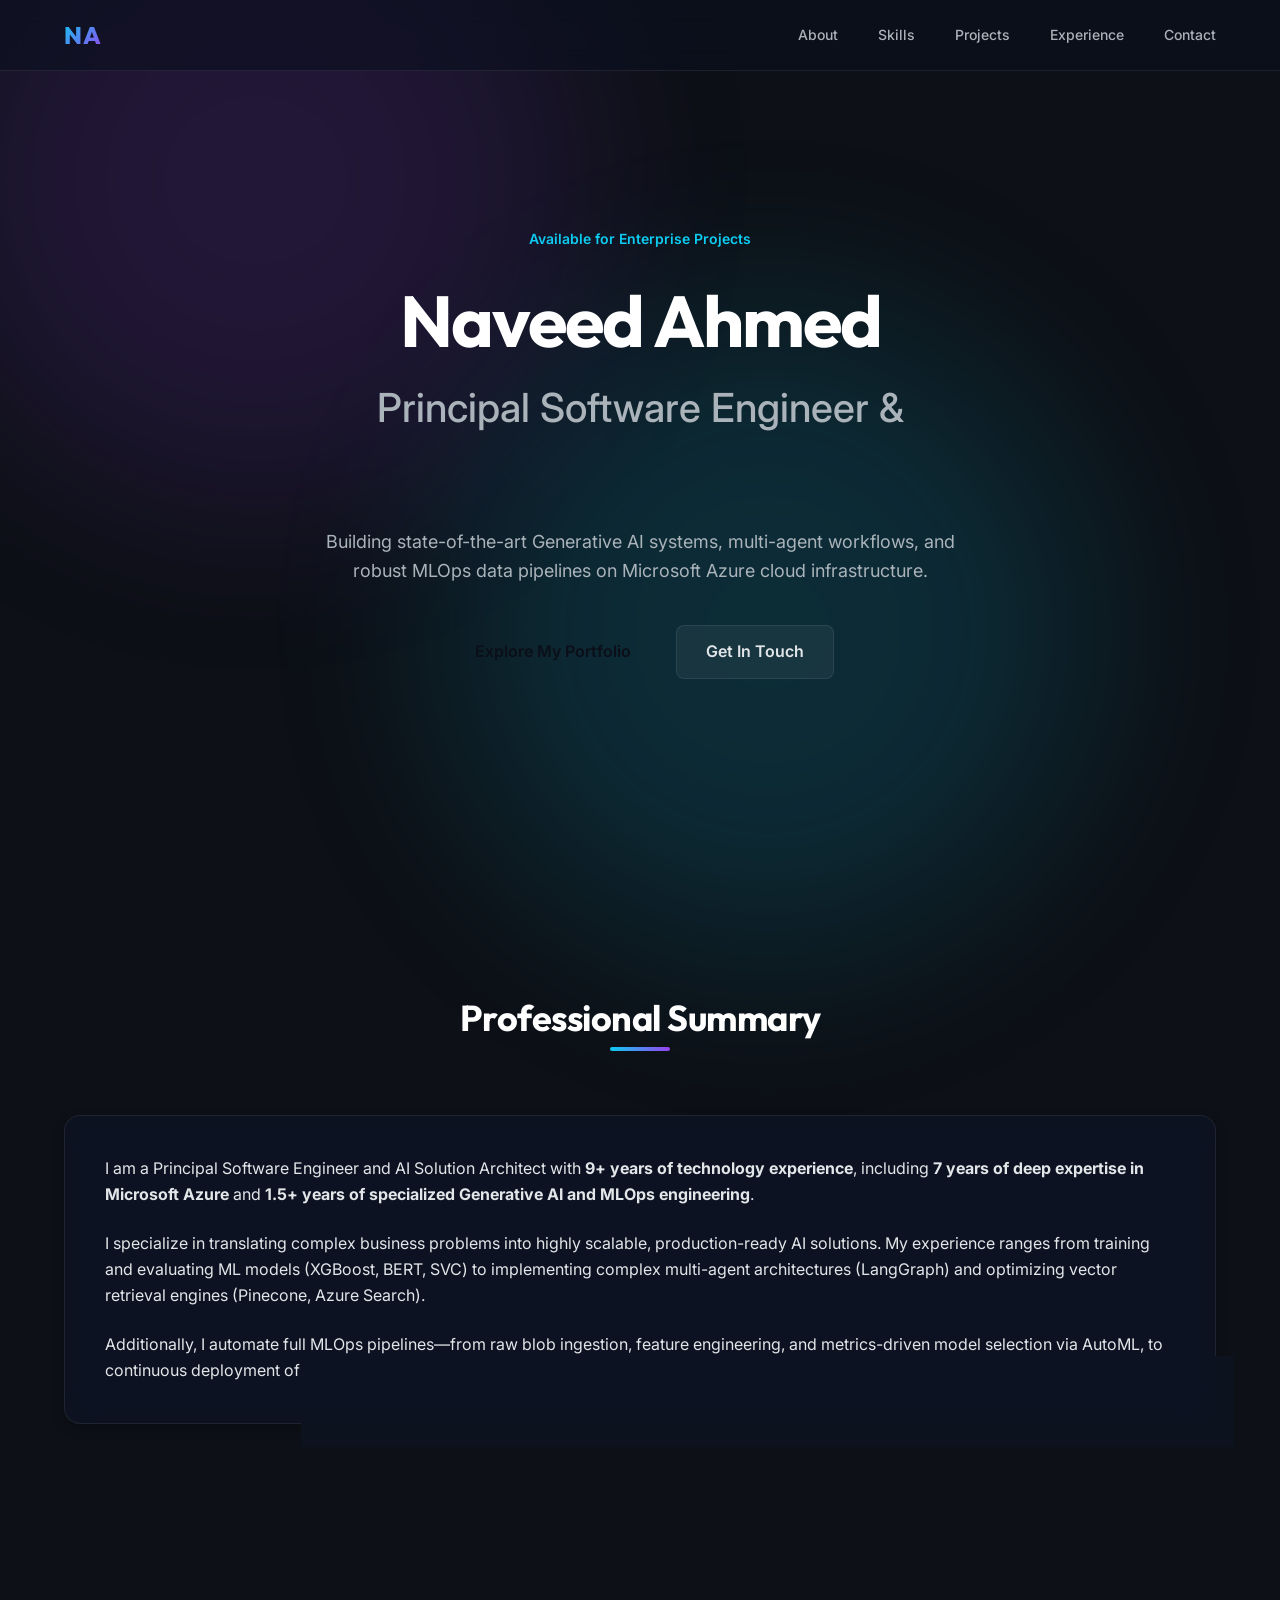
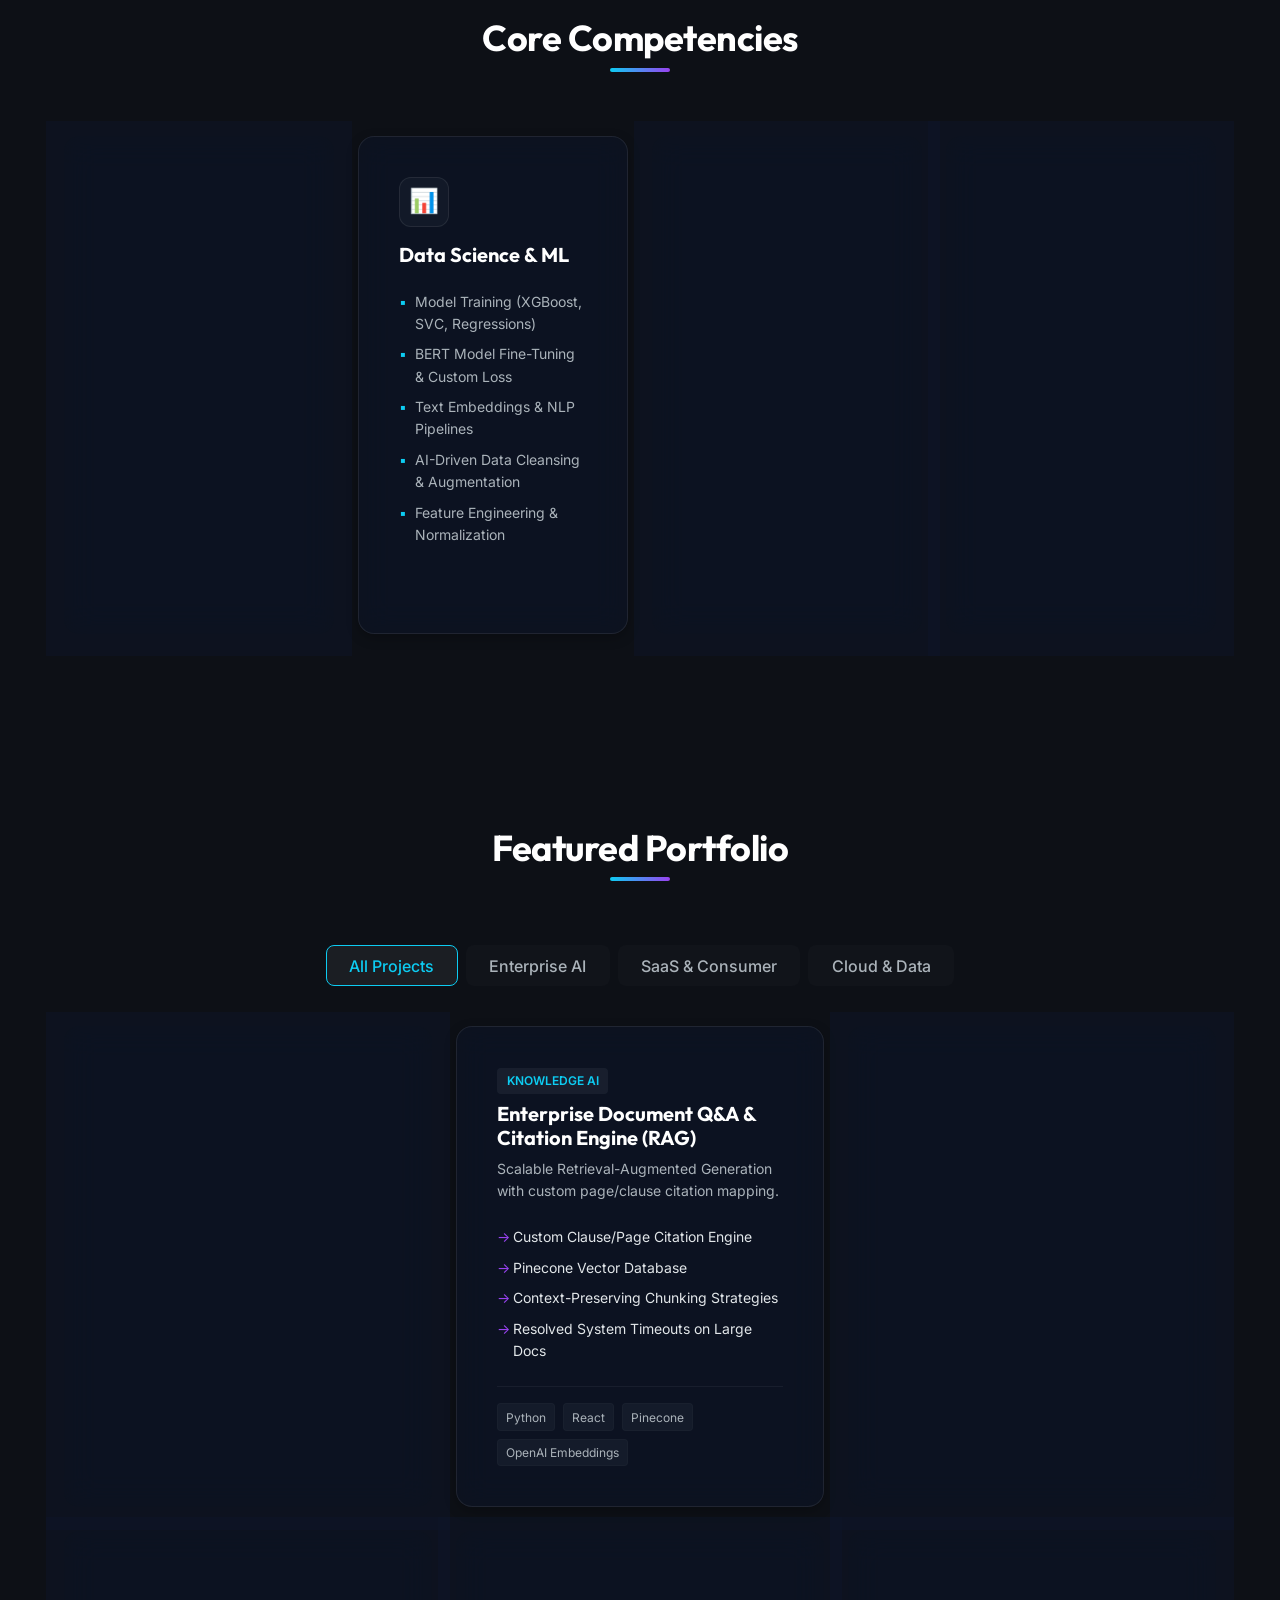
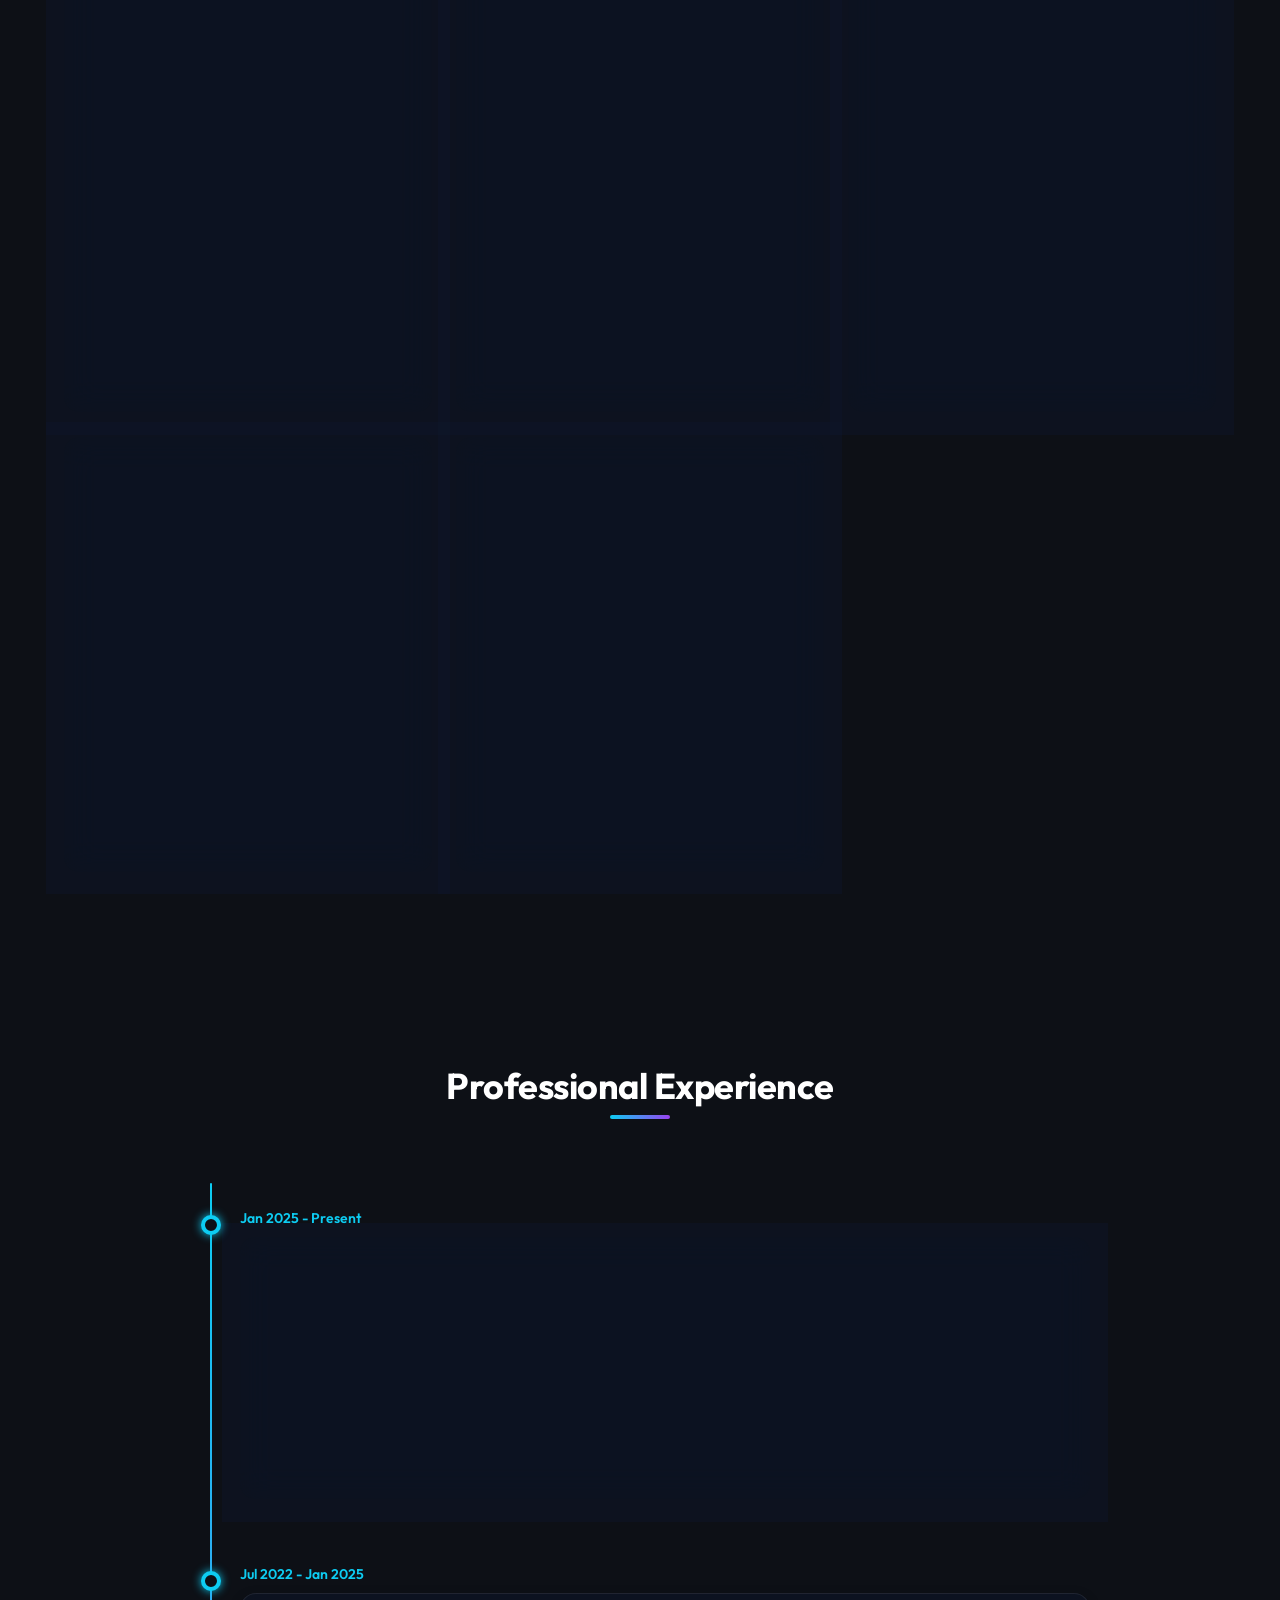
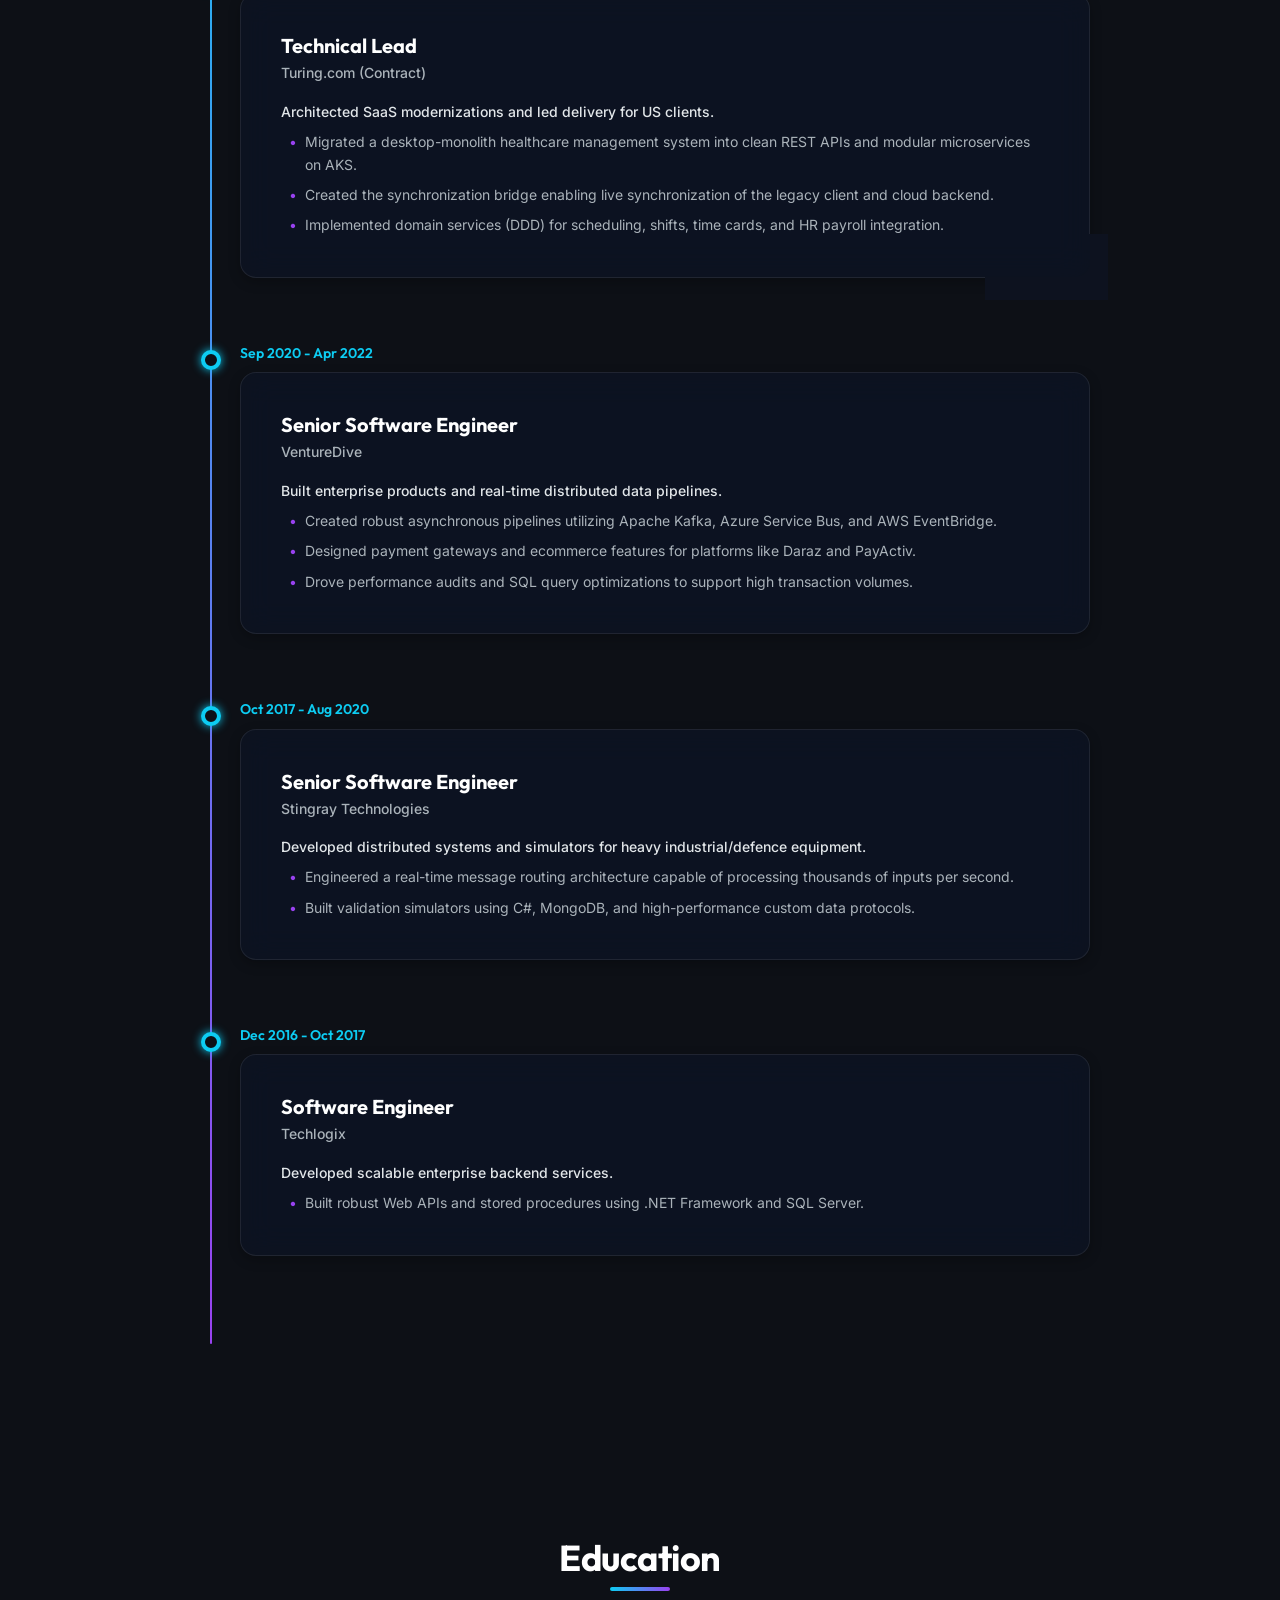
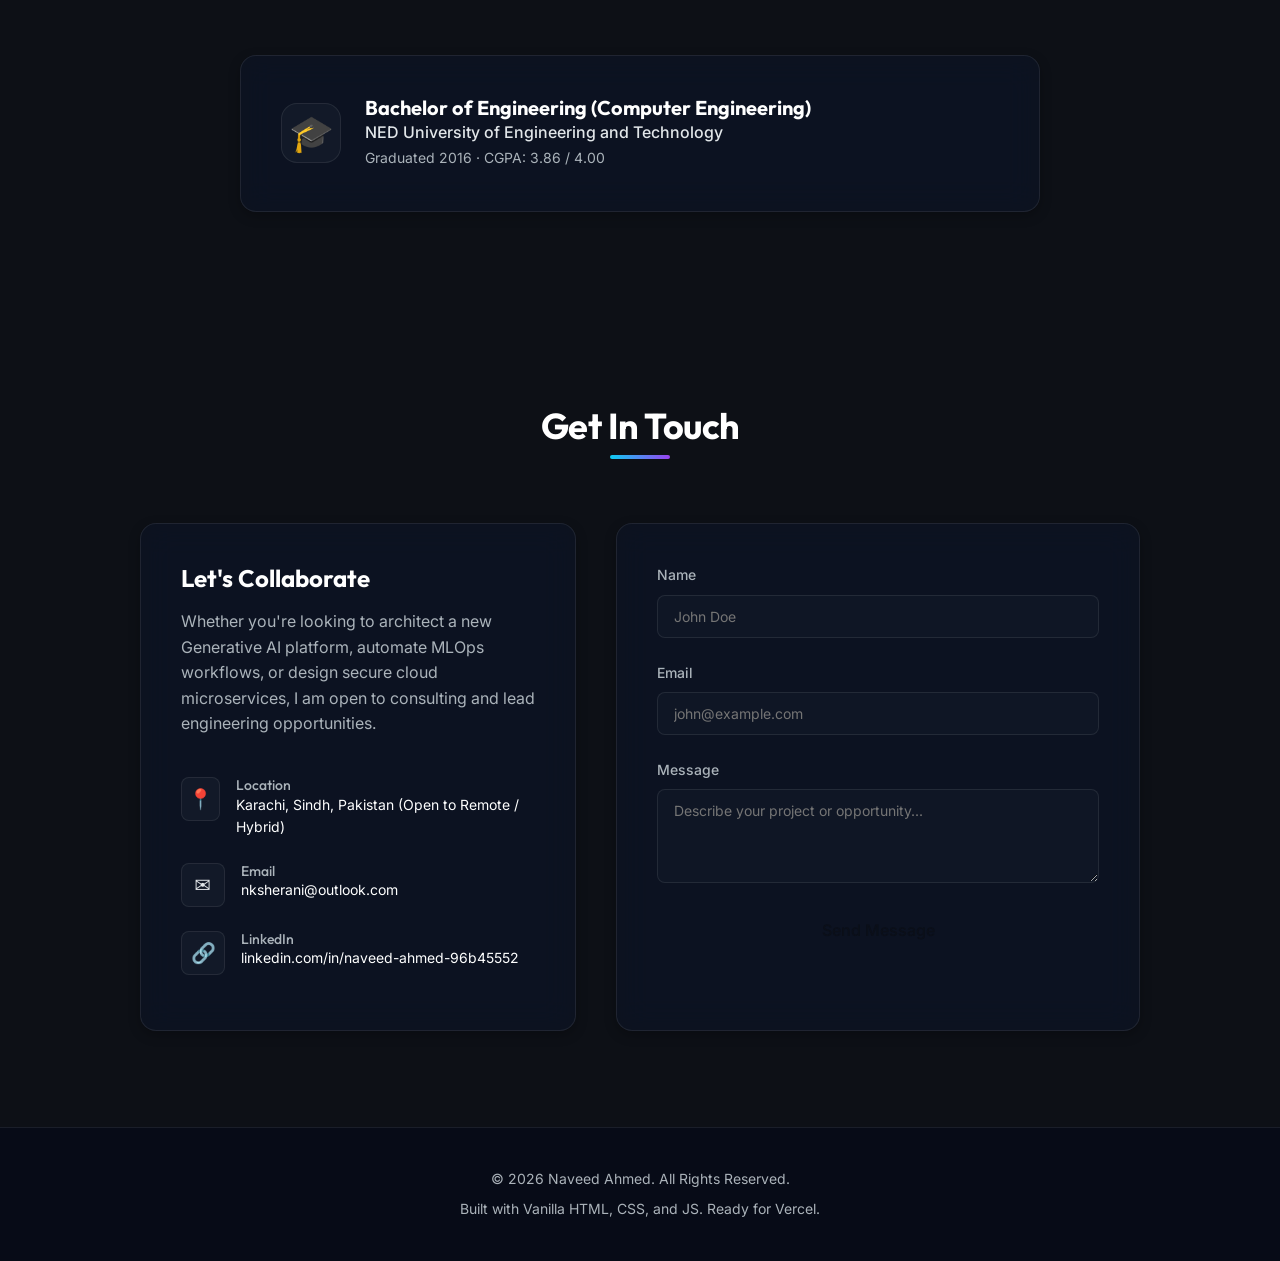
==== portfolio/index.html @ ad5227f2 "cv created" ====
<!DOCTYPE html>
<html lang="en">
<head>
  <meta charset="UTF-8">
  <meta name="viewport" content="width=device-width, initial-scale=1.0">
  <meta name="description" content="Portfolio of Naveed Ahmed, Principal Software Engineer and AI Solution Architect specializing in Generative AI, RAG, Agentic AI, MLOps, and enterprise Azure cloud platforms.">
  <title>Naveed Ahmed | AI Solution Architect & Principal Software Engineer</title>
  
  <!-- Fonts -->
  <link rel="preconnect" href="https://fonts.googleapis.com">
  <link rel="preconnect" href="https://fonts.gstatic.com" crossorigin>
  <link href="https://fonts.googleapis.com/css2?family=Inter:wght@300;400;500;600&family=Outfit:wght@400;500;600;700;800&display=swap" rel="stylesheet">
  
  <!-- Stylesheet -->
  <link rel="stylesheet" href="styles.css">
</head>
<body>

  <!-- Background Glowing Orbs -->
  <div class="blob blob-purple" aria-hidden="true"></div>
  <div class="blob blob-blue" aria-hidden="true"></div>

  <!-- Header Navigation -->
  <header class="header">
    <nav class="nav-container">
      <a href="#hero" class="nav-logo" id="nav-logo-link">NA</a>
      <ul class="nav-menu">
        <li><a href="#about" class="nav-link" id="nav-about-link">About</a></li>
        <li><a href="#skills" class="nav-link" id="nav-skills-link">Skills</a></li>
        <li><a href="#projects" class="nav-link" id="nav-projects-link">Projects</a></li>
        <li><a href="#experience" class="nav-link" id="nav-experience-link">Experience</a></li>
        <li><a href="#contact" class="nav-link" id="nav-contact-link">Contact</a></li>
      </ul>
      <button class="menu-toggle" id="menu-toggle-btn" aria-label="Toggle menu">
        <span></span>
        <span></span>
        <span></span>
      </button>
    </nav>
  </header>

  <main>
    <!-- Hero Section -->
    <section id="hero" class="hero-section">
      <div class="hero-content">
        <span class="hero-badge">Available for Enterprise Projects</span>
        <h1 class="hero-title">Naveed Ahmed</h1>
        <p class="hero-subtitle">Principal Software Engineer & <span class="gradient-text">AI Solution Architect</span></p>
        <p class="hero-description">
          Building state-of-the-art Generative AI systems, multi-agent workflows, and robust MLOps data pipelines on Microsoft Azure cloud infrastructure.
        </p>
        <div class="hero-actions">
          <a href="#projects" class="btn btn-primary" id="hero-btn-portfolio">Explore My Portfolio</a>
          <a href="#contact" class="btn btn-secondary" id="hero-btn-contact">Get In Touch</a>
        </div>
      </div>
    </section>

    <!-- About / Summary Section -->
    <section id="about" class="about-section scroll-reveal">
      <div class="section-header">
        <h2 class="section-title">Professional Summary</h2>
        <div class="title-bar"></div>
      </div>
      <div class="about-card glass-panel">
        <p>
          I am a Principal Software Engineer and AI Solution Architect with <strong>9+ years of technology experience</strong>, including <strong>7 years of deep expertise in Microsoft Azure</strong> and <strong>1.5+ years of specialized Generative AI and MLOps engineering</strong>.
        </p>
        <p>
          I specialize in translating complex business problems into highly scalable, production-ready AI solutions. My experience ranges from training and evaluating ML models (XGBoost, BERT, SVC) to implementing complex multi-agent architectures (LangGraph) and optimizing vector retrieval engines (Pinecone, Azure Search).
        </p>
        <p>
          Additionally, I automate full MLOps pipelines—from raw blob ingestion, feature engineering, and metrics-driven model selection via AutoML, to continuous deployment of secure endpoints.
        </p>
      </div>
    </section>

    <!-- Skills Section -->
    <section id="skills" class="skills-section scroll-reveal">
      <div class="section-header">
        <h2 class="section-title">Core Competencies</h2>
        <div class="title-bar"></div>
      </div>
      
      <div class="skills-grid">
        <!-- Card 1: GenAI & LLMs -->
        <div class="skills-card glass-panel">
          <div class="card-icon">⚡</div>
          <h3>Generative AI & Agents</h3>
          <ul class="skills-list">
            <li>LangGraph Multi-Agent Workflows</li>
            <li>RAG Architectures (Pinecone / Hybrid Search)</li>
            <li>Local LLM Orchestration & Prompt Tuning</li>
            <li>Native Tool Calling & LLM Guardrails</li>
            <li>Custom Context-Preserving Chunking</li>
          </ul>
        </div>

        <!-- Card 2: ML & Data Science -->
        <div class="skills-card glass-panel">
          <div class="card-icon">📊</div>
          <h3>Data Science & ML</h3>
          <ul class="skills-list">
            <li>Model Training (XGBoost, SVC, Regressions)</li>
            <li>BERT Model Fine-Tuning & Custom Loss</li>
            <li>Text Embeddings & NLP Pipelines</li>
            <li>AI-Driven Data Cleansing & Augmentation</li>
            <li>Feature Engineering & Normalization</li>
          </ul>
        </div>

        <!-- Card 3: Cloud & Architecture -->
        <div class="skills-card glass-panel">
          <div class="card-icon">☁️</div>
          <h3>Cloud & Integration</h3>
          <ul class="skills-list">
            <li>Azure OpenAI, Search, & AI Foundry</li>
            <li>Kubernetes (AKS) & Microservices SaaS</li>
            <li>Distributed Event Pipelines (Kafka, Service Bus)</li>
            <li>Azure Document Intelligence & NER</li>
            <li>Cosmos DB, Redis, SQL Server, PostgreSQL</li>
          </ul>
        </div>

        <!-- Card 4: MLOps & Delivery -->
        <div class="skills-card glass-panel">
          <div class="card-icon">⚙️</div>
          <h3>MLOps & Mng. Strategy</h3>
          <ul class="skills-list">
            <li>Azure ML Workspace Automation</li>
            <li>AutoML Metrics-Driven Model Selection</li>
            <li>CI/CD pipelines (Azure, AWS, Firebase CLI)</li>
            <li>Model Context Protocol (MCP) Workflows</li>
            <li>RFP, Technical Roadmaps & Estimations</li>
          </ul>
        </div>
      </div>
    </section>

    <!-- Projects Section -->
    <section id="projects" class="projects-section scroll-reveal">
      <div class="section-header">
        <h2 class="section-title">Featured Portfolio</h2>
        <div class="title-bar"></div>
      </div>

      <!-- Category Filter Tabs -->
      <div class="project-tabs" role="tablist">
        <button class="tab-btn active" id="tab-all" role="tab" aria-selected="true" aria-controls="project-grid" data-filter="all">All Projects</button>
        <button class="tab-btn" id="tab-ai" role="tab" aria-selected="false" aria-controls="project-grid" data-filter="ai">Enterprise AI</button>
        <button class="tab-btn" id="tab-saas" role="tab" aria-selected="false" aria-controls="project-grid" data-filter="saas">SaaS & Consumer</button>
        <button class="tab-btn" id="tab-cloud" role="tab" aria-selected="false" aria-controls="project-grid" data-filter="cloud">Cloud & Data</button>
      </div>

      <div class="projects-grid" id="project-grid">
        <!-- Project 1: Tax Engine -->
        <div class="project-card glass-panel" data-category="ai">
          <div class="project-info">
            <span class="project-badge">FinTech / Tax AI</span>
            <h3>Tax Transaction Categorization Engine</h3>
            <p class="project-tagline">Automated Capital Allowances and Profit & Loss classification under UK tax legislation.</p>
            <div class="project-highlights">
              <span class="highlight-item">BERT Fine-Tuning & SVC/XGBoost</span>
              <span class="highlight-item">80% Accuracy on Small Datasets</span>
              <span class="highlight-item">Hybrid Consensus Majority Voting</span>
              <span class="highlight-item">Ingestion to Endpoint MLOps</span>
            </div>
            <div class="project-tech">
              <span>Python</span><span>.NET</span><span>Azure ML</span><span>React</span><span>AutoML</span>
            </div>
          </div>
        </div>

        <!-- Project 2: RAG Engine -->
        <div class="project-card glass-panel" data-category="ai">
          <div class="project-info">
            <span class="project-badge">Knowledge AI</span>
            <h3>Enterprise Document Q&A & Citation Engine (RAG)</h3>
            <p class="project-tagline">Scalable Retrieval-Augmented Generation with custom page/clause citation mapping.</p>
            <div class="project-highlights">
              <span class="highlight-item">Custom Clause/Page Citation Engine</span>
              <span class="highlight-item">Pinecone Vector Database</span>
              <span class="highlight-item">Context-Preserving Chunking Strategies</span>
              <span class="highlight-item">Resolved System Timeouts on Large Docs</span>
            </div>
            <div class="project-tech">
              <span>Python</span><span>React</span><span>Pinecone</span><span>OpenAI Embeddings</span>
            </div>
          </div>
        </div>

        <!-- Project 3: Anonymization -->
        <div class="project-card glass-panel" data-category="ai">
          <div class="project-info">
            <span class="project-badge">Security / Compliance</span>
            <h3>Custom Document Anonymization Tool</h3>
            <p class="project-tagline">Custom NLP pipeline for PII sanitization and redaction in financial audits.</p>
            <div class="project-highlights">
              <span class="highlight-item">Azure Named Entity Recognition (NER)</span>
              <span class="highlight-item">Azure Document Intelligence</span>
              <span class="highlight-item">Coordinate-based PDF Masking</span>
              <span class="highlight-item">Standalone Library & Service API</span>
            </div>
            <div class="project-tech">
              <span>Python</span><span>FastAPI</span><span>Azure Cognitive Services</span>
            </div>
          </div>
        </div>

        <!-- Project 4: Database Interface -->
        <div class="project-card glass-panel" data-category="saas">
          <div class="project-info">
            <span class="project-badge">Enterprise Tool</span>
            <h3>Conversational Database Interface</h3>
            <p class="project-tagline">Agentic SQL/NoSQL interface translating natural language into explainable insights.</p>
            <div class="project-highlights">
              <span class="highlight-item">Model Context Protocol (MCP) Workflows</span>
              <span class="highlight-item">Natural Language to Query Translation</span>
              <span class="highlight-item">Step-by-step query reasoning output</span>
            </div>
            <div class="project-tech">
              <span>Python</span><span>React</span><span>MCP</span><span>LLMs</span>
            </div>
          </div>
        </div>

        <!-- Project 5: Agency Platform -->
        <div class="project-card glass-panel" data-category="saas">
          <div class="project-info">
            <span class="project-badge">Marketing SaaS</span>
            <h3>Agency Platform (Social Media Automation)</h3>
            <p class="project-tagline">Self-hosted, multi-tenant platform with LangGraph agents managing social campaigns.</p>
            <div class="project-highlights">
              <span class="highlight-item">LangGraph multi-agent orchestration</span>
              <span class="highlight-item">Brand Safety Guardrails</span>
              <span class="highlight-item">API integrations (Meta, X, Youtube, LinkedIn)</span>
              <span class="highlight-item">Unified Inbox with AI-drafted replies</span>
            </div>
            <div class="project-tech">
              <span>Python</span><span>React</span><span>PostgreSQL</span><span>Docker</span>
            </div>
          </div>
        </div>

        <!-- Project 6: Together App -->
        <div class="project-card glass-panel" data-category="saas">
          <div class="project-info">
            <span class="project-badge">Mobile App</span>
            <h3>Together — Relationship Check-In</h3>
            <p class="project-tagline">A calm, private-by-design couples health and wellness application.</p>
            <div class="project-highlights">
              <span class="highlight-item">Privacy-by-Design UID Scoped Encryption</span>
              <span class="highlight-item">Structured Conflict Copilot Helper</span>
              <span class="highlight-item">AI Tone Tuner for Empathy & Clarity</span>
              <span class="highlight-item">Closed Testing on Google Play Store</span>
            </div>
            <div class="project-tech">
              <span>React Native</span><span>Firebase</span><span>TypeScript</span><span>Node.js</span>
            </div>
          </div>
        </div>

        <!-- Project 7: Alice Learner -->
        <div class="project-card glass-panel" data-category="saas">
          <div class="project-info">
            <span class="project-badge">EdTech App</span>
            <h3>Alice's Adventures Learner</h3>
            <p class="project-tagline">Offline-first immersive literacy application for children ages 5–10.</p>
            <div class="project-highlights">
              <span class="highlight-item">Spaced-Repetition Vocabulary Engine</span>
              <span class="highlight-item">Interactive Phonics Mini-Games</span>
              <span class="highlight-item">Strict COPPA / GDPR-Kids Compliance</span>
              <span class="highlight-item">Active on Google Play Store</span>
            </div>
            <div class="project-tech">
              <span>React Native</span><span>Firebase</span><span>JavaScript</span><span>Android SDK</span>
            </div>
          </div>
        </div>

        <!-- Project 8: Healthcare SaaS -->
        <div class="project-card glass-panel" data-category="cloud">
          <div class="project-info">
            <span class="project-badge">Cloud Architecture</span>
            <h3>Healthcare Facility Management Platform</h3>
            <p class="project-tagline">Modernizing a legacy desktop scheduling and HR system into APIs and mobile apps.</p>
            <div class="project-highlights">
              <span class="highlight-item">Desktop-to-API business logic extraction</span>
              <span class="highlight-item">Greenfield SaaS & database redesign</span>
              <span class="highlight-item">Azure Kubernetes Service (AKS)</span>
              <span class="highlight-item">Legacy synchronization bridge</span>
            </div>
            <div class="project-tech">
              <span>.NET</span><span>C#</span><span>Azure</span><span>AKS</span><span>Hangfire</span>
            </div>
          </div>
        </div>
      </div>
    </section>

    <!-- Experience Section (Timeline) -->
    <section id="experience" class="experience-section scroll-reveal">
      <div class="section-header">
        <h2 class="section-title">Professional Experience</h2>
        <div class="title-bar"></div>
      </div>

      <div class="timeline">
        <!-- Job 1 -->
        <div class="timeline-item">
          <div class="timeline-dot"></div>
          <div class="timeline-date">Jan 2025 - Present</div>
          <div class="timeline-content glass-panel">
            <h3>Principal Software Engineer</h3>
            <span class="company">10Pearls Pakistan (International Clients)</span>
            <p class="role-desc">Leading technical architecture and engineering strategy for enterprise AI and cloud implementations.</p>
            <ul>
              <li>Architect enterprise RAG platforms, LangGraph agent workflows, and database interfaces (MCP).</li>
              <li>Build automated MLOps pipelines in Azure ML, handling ingest to production managed endpoints.</li>
              <li>Translate complex business needs into data preparation strategies, feature engineering, and AutoML modeling.</li>
            </ul>
          </div>
        </div>

        <!-- Job 2 -->
        <div class="timeline-item">
          <div class="timeline-dot"></div>
          <div class="timeline-date">Jul 2022 - Jan 2025</div>
          <div class="timeline-content glass-panel">
            <h3>Technical Lead</h3>
            <span class="company">Turing.com (Contract)</span>
            <p class="role-desc">Architected SaaS modernizations and led delivery for US clients.</p>
            <ul>
              <li>Migrated a desktop-monolith healthcare management system into clean REST APIs and modular microservices on AKS.</li>
              <li>Created the synchronization bridge enabling live synchronization of the legacy client and cloud backend.</li>
              <li>Implemented domain services (DDD) for scheduling, shifts, time cards, and HR payroll integration.</li>
            </ul>
          </div>
        </div>

        <!-- Job 3 -->
        <div class="timeline-item">
          <div class="timeline-dot"></div>
          <div class="timeline-date">Sep 2020 - Apr 2022</div>
          <div class="timeline-content glass-panel">
            <h3>Senior Software Engineer</h3>
            <span class="company">VentureDive</span>
            <p class="role-desc">Built enterprise products and real-time distributed data pipelines.</p>
            <ul>
              <li>Created robust asynchronous pipelines utilizing Apache Kafka, Azure Service Bus, and AWS EventBridge.</li>
              <li>Designed payment gateways and ecommerce features for platforms like Daraz and PayActiv.</li>
              <li>Drove performance audits and SQL query optimizations to support high transaction volumes.</li>
            </ul>
          </div>
        </div>

        <!-- Job 4 -->
        <div class="timeline-item">
          <div class="timeline-dot"></div>
          <div class="timeline-date">Oct 2017 - Aug 2020</div>
          <div class="timeline-content glass-panel">
            <h3>Senior Software Engineer</h3>
            <span class="company">Stingray Technologies</span>
            <p class="role-desc">Developed distributed systems and simulators for heavy industrial/defence equipment.</p>
            <ul>
              <li>Engineered a real-time message routing architecture capable of processing thousands of inputs per second.</li>
              <li>Built validation simulators using C#, MongoDB, and high-performance custom data protocols.</li>
            </ul>
          </div>
        </div>

        <!-- Job 5 -->
        <div class="timeline-item">
          <div class="timeline-dot"></div>
          <div class="timeline-date">Dec 2016 - Oct 2017</div>
          <div class="timeline-content glass-panel">
            <h3>Software Engineer</h3>
            <span class="company">Techlogix</span>
            <p class="role-desc">Developed scalable enterprise backend services.</p>
            <ul>
              <li>Built robust Web APIs and stored procedures using .NET Framework and SQL Server.</li>
            </ul>
          </div>
        </div>
      </div>
    </section>

    <!-- Education Section -->
    <section id="education" class="education-section scroll-reveal">
      <div class="section-header">
        <h2 class="section-title">Education</h2>
        <div class="title-bar"></div>
      </div>
      <div class="education-card glass-panel">
        <div class="edu-icon">🎓</div>
        <div class="edu-info">
          <h3>Bachelor of Engineering (Computer Engineering)</h3>
          <span class="school">NED University of Engineering and Technology</span>
          <span class="year">Graduated 2016 · CGPA: 3.86 / 4.00</span>
        </div>
      </div>
    </section>

    <!-- Contact Section -->
    <section id="contact" class="contact-section scroll-reveal">
      <div class="section-header">
        <h2 class="section-title">Get In Touch</h2>
        <div class="title-bar"></div>
      </div>

      <div class="contact-container">
        <!-- Info Panel -->
        <div class="contact-info-panel glass-panel">
          <h3>Let's Collaborate</h3>
          <p>Whether you're looking to architect a new Generative AI platform, automate MLOps workflows, or design secure cloud microservices, I am open to consulting and lead engineering opportunities.</p>
          
          <div class="contact-details">
            <div class="detail-item">
              <span class="icon">📍</span>
              <div>
                <h4>Location</h4>
                <p>Karachi, Sindh, Pakistan (Open to Remote / Hybrid)</p>
              </div>
            </div>
            <div class="detail-item">
              <span class="icon">✉️</span>
              <div>
                <h4>Email</h4>
                <p><a href="mailto:nksherani@outlook.com" id="contact-email-link">nksherani@outlook.com</a></p>
              </div>
            </div>
            <div class="detail-item">
              <span class="icon">🔗</span>
              <div>
                <h4>LinkedIn</h4>
                <p><a href="https://linkedin.com/in/naveed-ahmed-96b45552" target="_blank" rel="noopener" id="contact-linkedin-link">linkedin.com/in/naveed-ahmed-96b45552</a></p>
              </div>
            </div>
          </div>
        </div>

        <!-- Form Panel -->
        <div class="contact-form-panel glass-panel">
          <form id="contact-form" action="#" method="POST">
            <div class="form-group">
              <label for="form-name">Name</label>
              <input type="text" id="form-name" name="name" required placeholder="John Doe">
            </div>
            <div class="form-group">
              <label for="form-email">Email</label>
              <input type="email" id="form-email" name="email" required placeholder="john@example.com">
            </div>
            <div class="form-group">
              <label for="form-message">Message</label>
              <textarea id="form-message" name="message" rows="4" required placeholder="Describe your project or opportunity..."></textarea>
            </div>
            <button type="submit" class="btn btn-primary" id="form-submit-btn">Send Message</button>
          </form>
          <div id="form-feedback" class="form-feedback-message" aria-live="polite"></div>
        </div>
      </div>
    </section>
  </main>

  <footer class="footer">
    <div class="footer-content">
      <p>&copy; 2026 Naveed Ahmed. All Rights Reserved.</p>
      <p>Built with Vanilla HTML, CSS, and JS. Ready for Vercel.</p>
    </div>
  </footer>

  <!-- Scripts -->
  <script src="script.js"></script>
</body>
</html>
---- portfolio/styles.css ----
/* Cascade Layers Definition */
@layer reset, base, theme, components, utilities;

@layer reset {
  *, *::before, *::after {
    box-sizing: border-box;
    margin: 0;
    padding: 0;
  }
  
  html {
    scroll-behavior: smooth;
    text-size-adjust: 100%;
  }

  body {
    -webkit-font-smoothing: antialiased;
    -moz-osx-font-smoothing: grayscale;
    overflow-x: hidden;
  }

  img, video {
    max-width: 100%;
    height: auto;
    display: block;
  }

  a {
    color: inherit;
    text-decoration: none;
  }

  button, input, textarea {
    font-family: inherit;
    font-size: inherit;
    background: none;
    border: none;
  }
}

@layer base {
  :root {
    color-scheme: dark light;
    
    /* Design Tokens - Colors (Dark Theme default) */
    --bg-hue: 220;
    --bg-saturation: 25%;
    --bg-lightness: 7%;
    
    --bg: hsl(var(--bg-hue), var(--bg-saturation), var(--bg-lightness));
    --fg: hsl(210, 15%, 90%);
    --fg-muted: hsl(210, 10%, 70%);
    
    --primary-hue: 270;
    --primary: hsl(var(--primary-hue), 85%, 60%);
    --secondary-hue: 190;
    --secondary: hsl(var(--secondary-hue), 90%, 50%);
    --accent: hsl(330, 80%, 55%);
    
    --panel-bg: rgba(15, 23, 42, 0.45);
    --panel-border: rgba(255, 255, 255, 0.08);
    --panel-border-hover: rgba(255, 255, 255, 0.15);
    
    --font-sans: 'Inter', system-ui, -apple-system, sans-serif;
    --font-heading: 'Outfit', var(--font-sans);
    
    /* Typography Sizes */
    --fs-sm: 0.875rem;
    --fs-base: 1rem;
    --fs-md: 1.125rem;
    --fs-lg: 1.25rem;
    --fs-xl: 1.5rem;
    --fs-xxl: 2.25rem;
    --fs-display: clamp(2.5rem, 1rem + 6vw, 4.5rem);
    
    /* Spacings */
    --space-xs: 0.5rem;
    --space-sm: 1rem;
    --space-md: 1.5rem;
    --space-lg: 2.5rem;
    --space-xl: 4rem;
    --space-xxl: 6rem;
    
    /* Shadows */
    --shadow-sm: 0 2px 4px rgba(0,0,0,0.1);
    --shadow-md: 0 4px 12px rgba(0,0,0,0.25);
    --shadow-lg: 0 8px 30px rgba(0,0,0,0.45);
    --shadow-glow: 0 0 25px rgba(var(--primary-hue), 0.3);
  }

  body {
    background-color: var(--bg);
    color: var(--fg);
    font-family: var(--font-sans);
    line-height: 1.6;
    font-size: var(--fs-base);
  }

  h1, h2, h3, h4 {
    font-family: var(--font-heading);
    font-weight: 700;
    line-height: 1.2;
    color: #ffffff;
  }
  
  /* Custom Scrollbar */
  scrollbar-width: thin;
  scrollbar-color: var(--secondary) rgba(0,0,0,0.2);
}

@layer theme {
  /* Dynamic Gradients interpolation */
  --in-oklab: ;
  
  @supports (linear-gradient(in oklab, white, black)) {
    :root {
      --in-oklab: in oklab;
    }
  }

  .gradient-text {
    background: linear-gradient(135deg var(--in-oklab), var(--secondary), var(--primary), var(--accent));
    -webkit-background-clip: text;
    -webkit-text-fill-color: transparent;
    background-clip: text;
    display: inline-block;
  }

  /* Decorative Background Glow Blobs */
  .blob {
    position: fixed;
    width: 50vw;
    height: 50vw;
    border-radius: 50%;
    filter: blur(100px);
    opacity: 0.15;
    pointer-events: none;
    z-index: -1;
    transform: translate(-50%, -50%);
  }
  
  .blob-purple {
    background: var(--primary);
    top: 20%;
    left: 20%;
  }

  .blob-blue {
    background: var(--secondary);
    top: 70%;
    right: -10%;
  }
}

@layer components {
  /* Header & Navigation */
  .header {
    position: fixed;
    top: 0;
    left: 0;
    width: 100%;
    z-index: 100;
    background: rgba(10, 15, 30, 0.6);
    backdrop-filter: blur(12px);
    border-bottom: 1px solid var(--panel-border);
    transition: background 0.3s ease, padding 0.3s ease;
  }

  .header.scrolled {
    background: rgba(8, 12, 24, 0.85);
    border-bottom-color: rgba(255, 255, 255, 0.12);
  }

  .nav-container {
    display: flex;
    justify-content: space-between;
    align-items: center;
    max-width: 1200px;
    margin: 0 auto;
    padding: var(--space-sm) var(--space-md);
  }

  .nav-logo {
    font-family: var(--font-heading);
    font-weight: 800;
    font-size: var(--fs-xl);
    letter-spacing: 1px;
    background: linear-gradient(135deg, var(--secondary), var(--primary));
    -webkit-background-clip: text;
    -webkit-text-fill-color: transparent;
  }

  .nav-menu {
    display: flex;
    list-style: none;
    gap: var(--space-lg);
  }

  .nav-link {
    font-weight: 500;
    color: var(--fg-muted);
    font-size: var(--fs-sm);
    transition: color 0.25s ease;
    padding: var(--space-xs) 0;
    position: relative;
  }

  .nav-link::after {
    content: '';
    position: absolute;
    bottom: 0;
    left: 0;
    width: 0;
    height: 2px;
    background: var(--secondary);
    transition: width 0.25s ease;
  }

  .nav-link:hover, .nav-link.active {
    color: #ffffff;
  }

  .nav-link:hover::after, .nav-link.active::after {
    width: 100%;
  }

  .menu-toggle {
    display: none;
    flex-direction: column;
    gap: 5px;
    cursor: pointer;
  }

  .menu-toggle span {
    width: 25px;
    height: 2px;
    background-color: var(--fg);
    transition: transform 0.25s ease, opacity 0.25s ease;
  }

  /* Glassmorphism Panel Base */
  .glass-panel {
    background: var(--panel-bg);
    border: 1px solid var(--panel-border);
    backdrop-filter: blur(16px) saturate(180%);
    border-radius: 16px;
    padding: var(--space-lg);
    box-shadow: var(--shadow-md);
    transition: border-color 0.3s ease, box-shadow 0.3s ease, transform 0.3s ease;
  }

  .glass-panel:hover {
    border-color: var(--panel-border-hover);
    box-shadow: var(--shadow-lg);
  }

  /* Buttons */
  .btn {
    display: inline-flex;
    align-items: center;
    justify-content: center;
    font-weight: 600;
    padding: 0.8rem 1.8rem;
    border-radius: 8px;
    cursor: pointer;
    transition: all 0.3s cubic-bezier(0.16, 1, 0.3, 1);
    min-block-size: 44px; /* Accessible touch target */
  }

  .btn-primary {
    background: linear-gradient(135deg var(--in-oklab), var(--secondary), var(--primary));
    color: #0b0f19;
    box-shadow: 0 4px 14px rgba(var(--secondary-hue), 0.3);
  }

  .btn-primary:hover {
    transform: translateY(-2px);
    box-shadow: 0 6px 20px rgba(var(--secondary-hue), 0.45);
    filter: brightness(1.1);
  }

  .btn-secondary {
    background: rgba(255, 255, 255, 0.05);
    color: var(--fg);
    border: 1px solid var(--panel-border);
  }

  .btn-secondary:hover {
    background: rgba(255, 255, 255, 0.1);
    border-color: var(--panel-border-hover);
    transform: translateY(-2px);
  }

  /* Sections general layout */
  section {
    padding: var(--space-xxl) var(--space-md);
    max-width: 1200px;
    margin: 0 auto;
  }

  .section-header {
    text-align: center;
    margin-bottom: var(--space-xl);
  }

  .section-title {
    font-size: var(--fs-xxl);
    letter-spacing: -0.5px;
    margin-bottom: var(--space-xs);
  }

  .title-bar {
    width: 60px;
    height: 4px;
    background: linear-gradient(to right, var(--secondary), var(--primary));
    margin: 0 auto;
    border-radius: 2px;
  }

  /* Hero Section */
  .hero-section {
    display: flex;
    align-items: center;
    min-block-size: 100vh;
    padding-top: var(--space-xxl);
  }

  .hero-content {
    max-width: 800px;
    margin: 0 auto;
    text-align: center;
  }

  .hero-badge {
    background: rgba(var(--secondary-hue), 90%, 50%, 0.1);
    border: 1px solid rgba(var(--secondary-hue), 90%, 50%, 0.2);
    color: var(--secondary);
    padding: 0.4rem 1rem;
    border-radius: 9999px;
    font-size: var(--fs-sm);
    font-weight: 600;
    display: inline-block;
    margin-bottom: var(--space-md);
    text-shadow: 0 0 10px rgba(var(--secondary-hue), 90%, 50%, 0.25);
  }

  .hero-title {
    font-size: var(--fs-display);
    letter-spacing: -2px;
    line-height: 1.1;
    margin-bottom: var(--space-sm);
  }

  .hero-subtitle {
    font-size: clamp(1.5rem, 1rem + 2vw, 2.5rem);
    font-weight: 500;
    margin-bottom: var(--space-md);
    color: var(--fg-muted);
  }

  .hero-description {
    font-size: var(--fs-md);
    color: var(--fg-muted);
    max-width: 650px;
    margin: 0 auto var(--space-lg);
  }

  .hero-actions {
    display: flex;
    justify-content: center;
    gap: var(--space-sm);
    flex-wrap: wrap;
  }

  /* About Card */
  .about-card p:not(:last-child) {
    margin-bottom: var(--space-md);
  }

  /* Skills Grid */
  .skills-grid {
    display: grid;
    grid-template-columns: repeat(auto-fit, minmax(260px, 1fr));
    gap: var(--space-md);
  }

  .skills-card {
    display: flex;
    flex-direction: column;
    gap: var(--space-sm);
  }

  .card-icon {
    font-size: var(--fs-xl);
    width: 50px;
    height: 50px;
    background: rgba(255, 255, 255, 0.03);
    border: 1px solid var(--panel-border);
    display: flex;
    align-items: center;
    justify-content: center;
    border-radius: 12px;
    color: var(--secondary);
  }

  .skills-card h3 {
    font-size: var(--fs-lg);
    margin-bottom: var(--space-xs);
  }

  .skills-list {
    list-style: none;
    display: flex;
    flex-direction: column;
    gap: var(--space-xs);
  }

  .skills-list li {
    font-size: var(--fs-sm);
    color: var(--fg-muted);
    position: relative;
    padding-left: var(--space-sm);
  }

  .skills-list li::before {
    content: '▪';
    color: var(--secondary);
    position: absolute;
    left: 0;
  }

  /* Projects Filter Tabs */
  .project-tabs {
    display: flex;
    justify-content: center;
    gap: var(--space-xs);
    margin-bottom: var(--space-lg);
    flex-wrap: wrap;
  }

  .tab-btn {
    padding: 0.6rem 1.4rem;
    border-radius: 8px;
    font-weight: 500;
    color: var(--fg-muted);
    cursor: pointer;
    transition: all 0.25s ease;
    border: 1px solid transparent;
    background: rgba(255, 255, 255, 0.02);
    min-block-size: 40px;
  }

  .tab-btn:hover {
    color: #ffffff;
    background: rgba(255, 255, 255, 0.05);
  }

  .tab-btn.active {
    background: rgba(255, 255, 255, 0.06);
    color: var(--secondary);
    border-color: rgba(var(--secondary-hue), 90%, 50%, 0.3);
  }

  /* Projects Grid */
  .projects-grid {
    display: grid;
    grid-template-columns: repeat(auto-fit, minmax(320px, 1fr));
    gap: var(--space-md);
  }

  .project-card {
    display: flex;
    flex-direction: column;
    justify-content: space-between;
    height: 100%;
    cursor: default;
  }

  .project-card:hover {
    transform: translateY(-4px);
    border-color: rgba(var(--secondary-hue), 90%, 50%, 0.35);
  }

  .project-badge {
    background: rgba(255, 255, 255, 0.05);
    color: var(--secondary);
    padding: 0.2rem 0.6rem;
    border-radius: 4px;
    font-size: 0.75rem;
    font-weight: 600;
    display: inline-block;
    margin-bottom: var(--space-xs);
    text-transform: uppercase;
  }

  .project-card h3 {
    font-size: var(--fs-lg);
    margin-bottom: var(--space-xs);
  }

  .project-tagline {
    font-size: var(--fs-sm);
    color: var(--fg-muted);
    margin-bottom: var(--space-md);
  }

  .project-highlights {
    display: flex;
    flex-direction: column;
    gap: var(--space-xs);
    margin-bottom: var(--space-md);
  }

  .highlight-item {
    font-size: var(--fs-sm);
    color: var(--fg);
    position: relative;
    padding-left: var(--space-sm);
  }

  .highlight-item::before {
    content: '→';
    color: var(--primary);
    position: absolute;
    left: 0;
  }

  .project-tech {
    display: flex;
    gap: var(--space-xs);
    flex-wrap: wrap;
    border-top: 1px solid rgba(255, 255, 255, 0.05);
    padding-top: var(--space-sm);
  }

  .project-tech span {
    font-size: 0.75rem;
    background: rgba(255, 255, 255, 0.04);
    color: var(--fg-muted);
    padding: 0.2rem 0.5rem;
    border-radius: 4px;
    border: 1px solid rgba(255, 255, 255, 0.02);
  }

  /* Experience Timeline */
  .timeline {
    position: relative;
    max-width: 900px;
    margin: 0 auto;
    padding: var(--space-md) 0;
  }

  .timeline::before {
    content: '';
    position: absolute;
    top: 0;
    left: 20px;
    width: 2px;
    height: 100%;
    background: linear-gradient(to bottom, var(--secondary), var(--primary));
    border-radius: 1px;
  }

  .timeline-item {
    position: relative;
    margin-bottom: var(--space-xl);
    padding-left: 50px;
  }

  .timeline-dot {
    position: absolute;
    left: 11px;
    top: 8px;
    width: 20px;
    height: 20px;
    border-radius: 50%;
    background: var(--bg);
    border: 4px solid var(--secondary);
    box-shadow: 0 0 10px var(--secondary);
    z-index: 2;
    transition: transform 0.25s ease;
  }

  .timeline-item:hover .timeline-dot {
    transform: scale(1.2);
    border-color: var(--accent);
    box-shadow: 0 0 10px var(--accent);
  }

  .timeline-date {
    font-family: var(--font-heading);
    font-weight: 600;
    font-size: var(--fs-sm);
    color: var(--secondary);
    margin-bottom: var(--space-xs);
  }

  .timeline-content h3 {
    font-size: var(--fs-lg);
    margin-bottom: 2px;
  }

  .timeline-content .company {
    font-size: var(--fs-sm);
    color: var(--fg-muted);
    font-weight: 500;
    display: inline-block;
    margin-bottom: var(--space-sm);
  }

  .timeline-content .role-desc {
    font-weight: 500;
    font-size: var(--fs-sm);
    margin-bottom: var(--space-xs);
  }

  .timeline-content ul {
    list-style: none;
    display: flex;
    flex-direction: column;
    gap: var(--space-xs);
    padding-left: var(--space-xs);
  }

  .timeline-content li {
    font-size: var(--fs-sm);
    color: var(--fg-muted);
    position: relative;
    padding-left: var(--space-sm);
  }

  .timeline-content li::before {
    content: '•';
    color: var(--primary);
    position: absolute;
    left: 0;
  }

  /* Education Card */
  .education-card {
    display: flex;
    align-items: center;
    gap: var(--space-md);
    max-width: 800px;
    margin: 0 auto;
  }

  .edu-icon {
    font-size: var(--fs-xxl);
    width: 60px;
    height: 60px;
    background: rgba(255, 255, 255, 0.03);
    border: 1px solid var(--panel-border);
    display: flex;
    align-items: center;
    justify-content: center;
    border-radius: 16px;
    color: var(--secondary);
  }

  .edu-info h3 {
    font-size: var(--fs-lg);
  }

  .edu-info .school {
    display: block;
    font-weight: 500;
    color: var(--fg);
  }

  .edu-info .year {
    font-size: var(--fs-sm);
    color: var(--fg-muted);
  }

  /* Contact Section */
  .contact-container {
    display: grid;
    grid-template-columns: 1fr 1.2fr;
    gap: var(--space-lg);
    max-width: 1000px;
    margin: 0 auto;
  }

  .contact-info-panel h3 {
    font-size: var(--fs-xl);
    margin-bottom: var(--space-sm);
  }

  .contact-info-panel p {
    color: var(--fg-muted);
    margin-bottom: var(--space-lg);
  }

  .contact-details {
    display: flex;
    flex-direction: column;
    gap: var(--space-md);
  }

  .detail-item {
    display: flex;
    align-items: flex-start;
    gap: var(--space-sm);
  }

  .detail-item .icon {
    font-size: var(--fs-lg);
    background: rgba(255, 255, 255, 0.03);
    border: 1px solid var(--panel-border);
    width: 44px;
    height: 44px;
    display: flex;
    align-items: center;
    justify-content: center;
    border-radius: 8px;
  }

  .detail-item h4 {
    font-size: var(--fs-sm);
    color: var(--fg-muted);
    font-weight: 500;
  }

  .detail-item p {
    margin-bottom: 0;
    color: #ffffff;
    font-size: var(--fs-sm);
  }

  .detail-item p a {
    transition: color 0.25s ease;
  }

  .detail-item p a:hover {
    color: var(--secondary);
  }

  /* Contact Form */
  .contact-form-panel form {
    display: flex;
    flex-direction: column;
    gap: var(--space-md);
  }

  .form-group {
    display: flex;
    flex-direction: column;
    gap: var(--space-xs);
  }

  .form-group label {
    font-size: var(--fs-sm);
    color: var(--fg-muted);
    font-weight: 500;
  }

  .form-group input, .form-group textarea {
    background: rgba(255, 255, 255, 0.02);
    border: 1px solid var(--panel-border);
    border-radius: 8px;
    padding: 0.75rem 1rem;
    color: #ffffff;
    transition: border-color 0.25s ease, background-color 0.25s ease;
    font-size: var(--fs-sm);
  }

  .form-group input:focus, .form-group textarea:focus {
    outline: none;
    border-color: var(--secondary);
    background: rgba(255, 255, 255, 0.05);
  }

  .form-feedback-message {
    margin-top: var(--space-sm);
    font-size: var(--fs-sm);
    font-weight: 500;
    min-block-size: 1.5em;
  }

  .form-feedback-message.success {
    color: #4ade80;
  }

  .form-feedback-message.error {
    color: #f87171;
  }

  /* Footer */
  .footer {
    border-top: 1px solid var(--panel-border);
    padding: var(--space-lg) var(--space-md);
    text-align: center;
    color: var(--fg-muted);
    font-size: var(--fs-sm);
    background: rgba(8, 12, 24, 0.95);
  }

  .footer-content {
    display: flex;
    flex-direction: column;
    gap: var(--space-xs);
  }
}

@layer utilities {
  /* Scroll Reveal animations (progressive enhancement) */
  @media (prefers-reduced-motion: no-preference) {
    @supports ((animation-timeline: view()) and (animation-range: entry)) {
      @keyframes reveal-in {
        from {
          opacity: 0;
          transform: translateY(40px);
        }
        to {
          opacity: 1;
          transform: translateY(0);
        }
      }
      
      .scroll-reveal {
        animation: reveal-in auto linear backwards;
        animation-timeline: view();
        animation-range: entry 10% cover 30%;
      }
    }
  }

  /* Responsive Adjustments */
  @media (max-width: 868px) {
    .menu-toggle {
      display: flex;
    }

    .nav-menu {
      position: fixed;
      top: 70px;
      left: 0;
      width: 100%;
      height: calc(100vh - 70px);
      background: rgba(10, 15, 30, 0.95);
      backdrop-filter: blur(20px);
      flex-direction: column;
      align-items: center;
      padding: var(--space-xl) 0;
      gap: var(--space-xl);
      transform: translateX(100%);
      transition: transform 0.3s cubic-bezier(0.16, 1, 0.3, 1);
      border-top: 1px solid var(--panel-border);
    }

    .nav-menu.open {
      transform: translateX(0);
    }

    .menu-toggle.open span:nth-child(1) {
      transform: translateY(7px) rotate(45deg);
    }

    .menu-toggle.open span:nth-child(2) {
      opacity: 0;
    }

    .menu-toggle.open span:nth-child(3) {
      transform: translateY(-7px) rotate(-45deg);
    }

    .contact-container {
      grid-template-columns: 1fr;
    }
  }
}
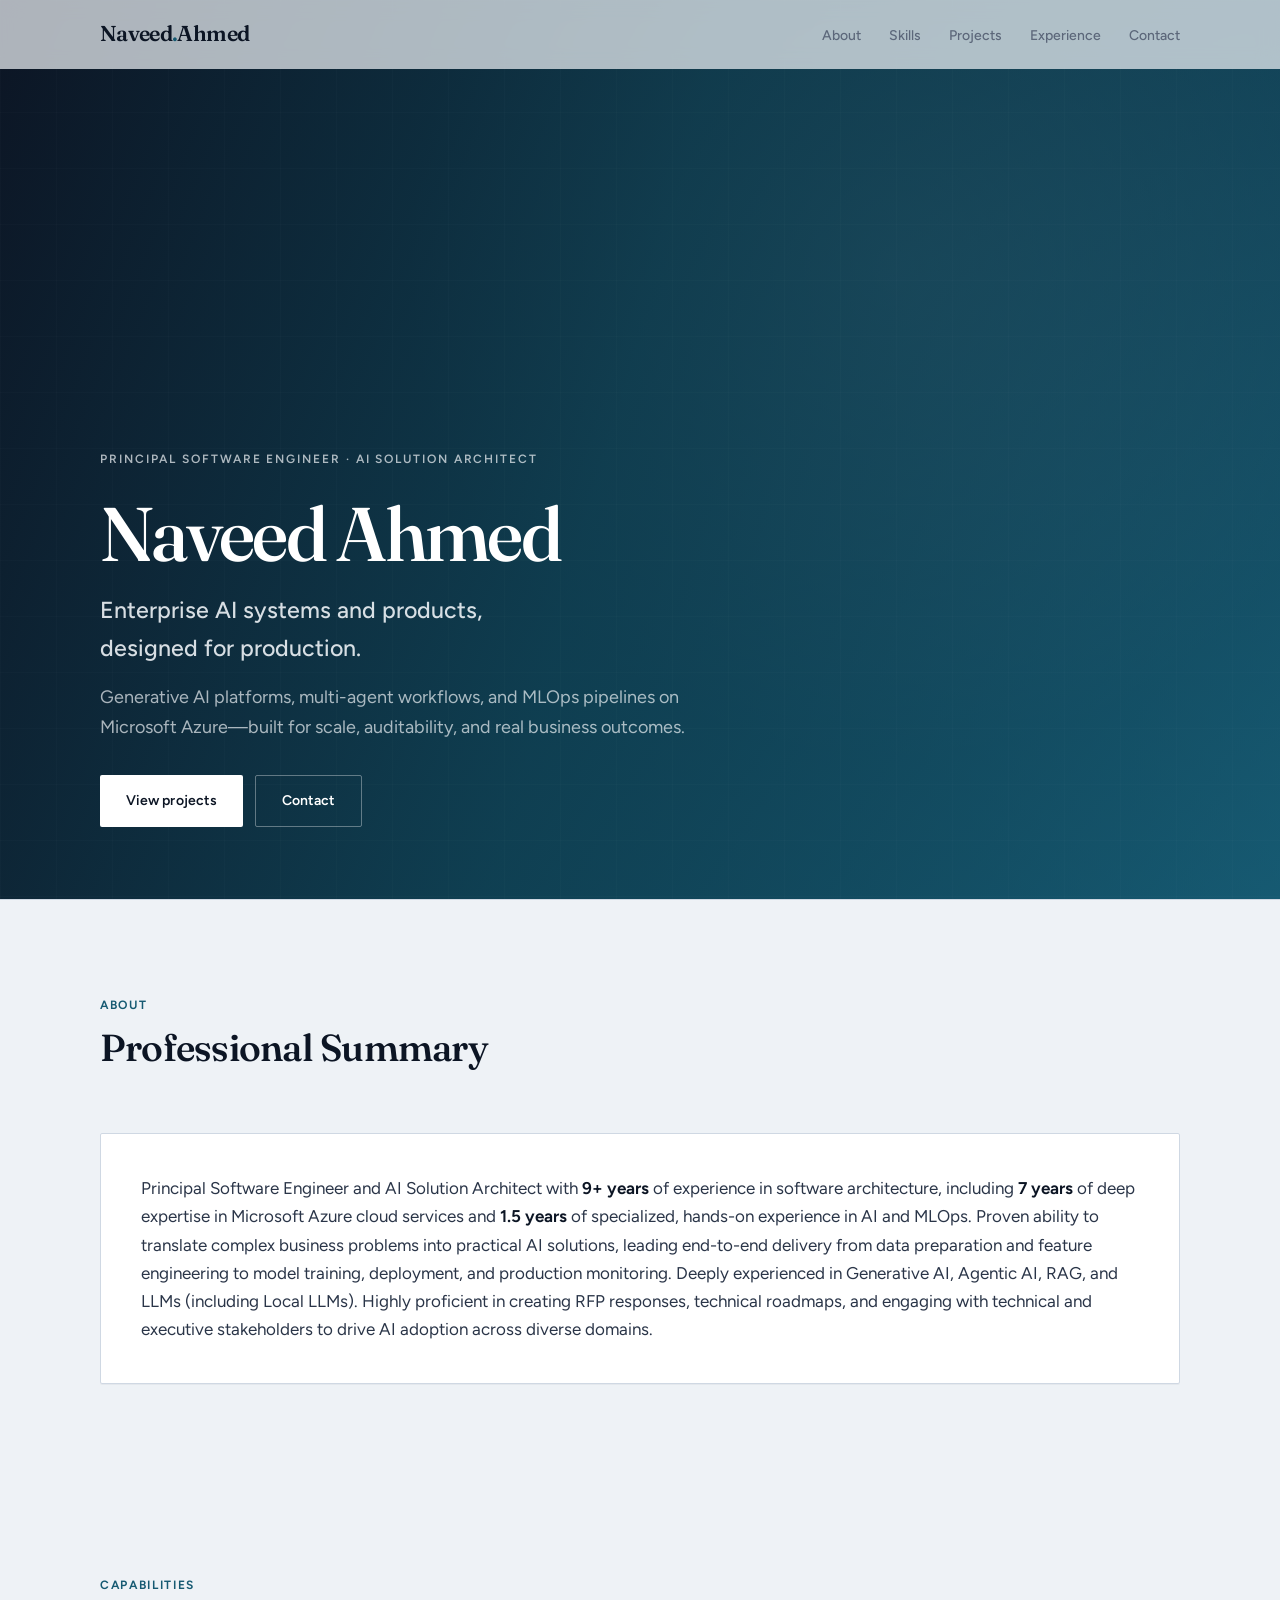
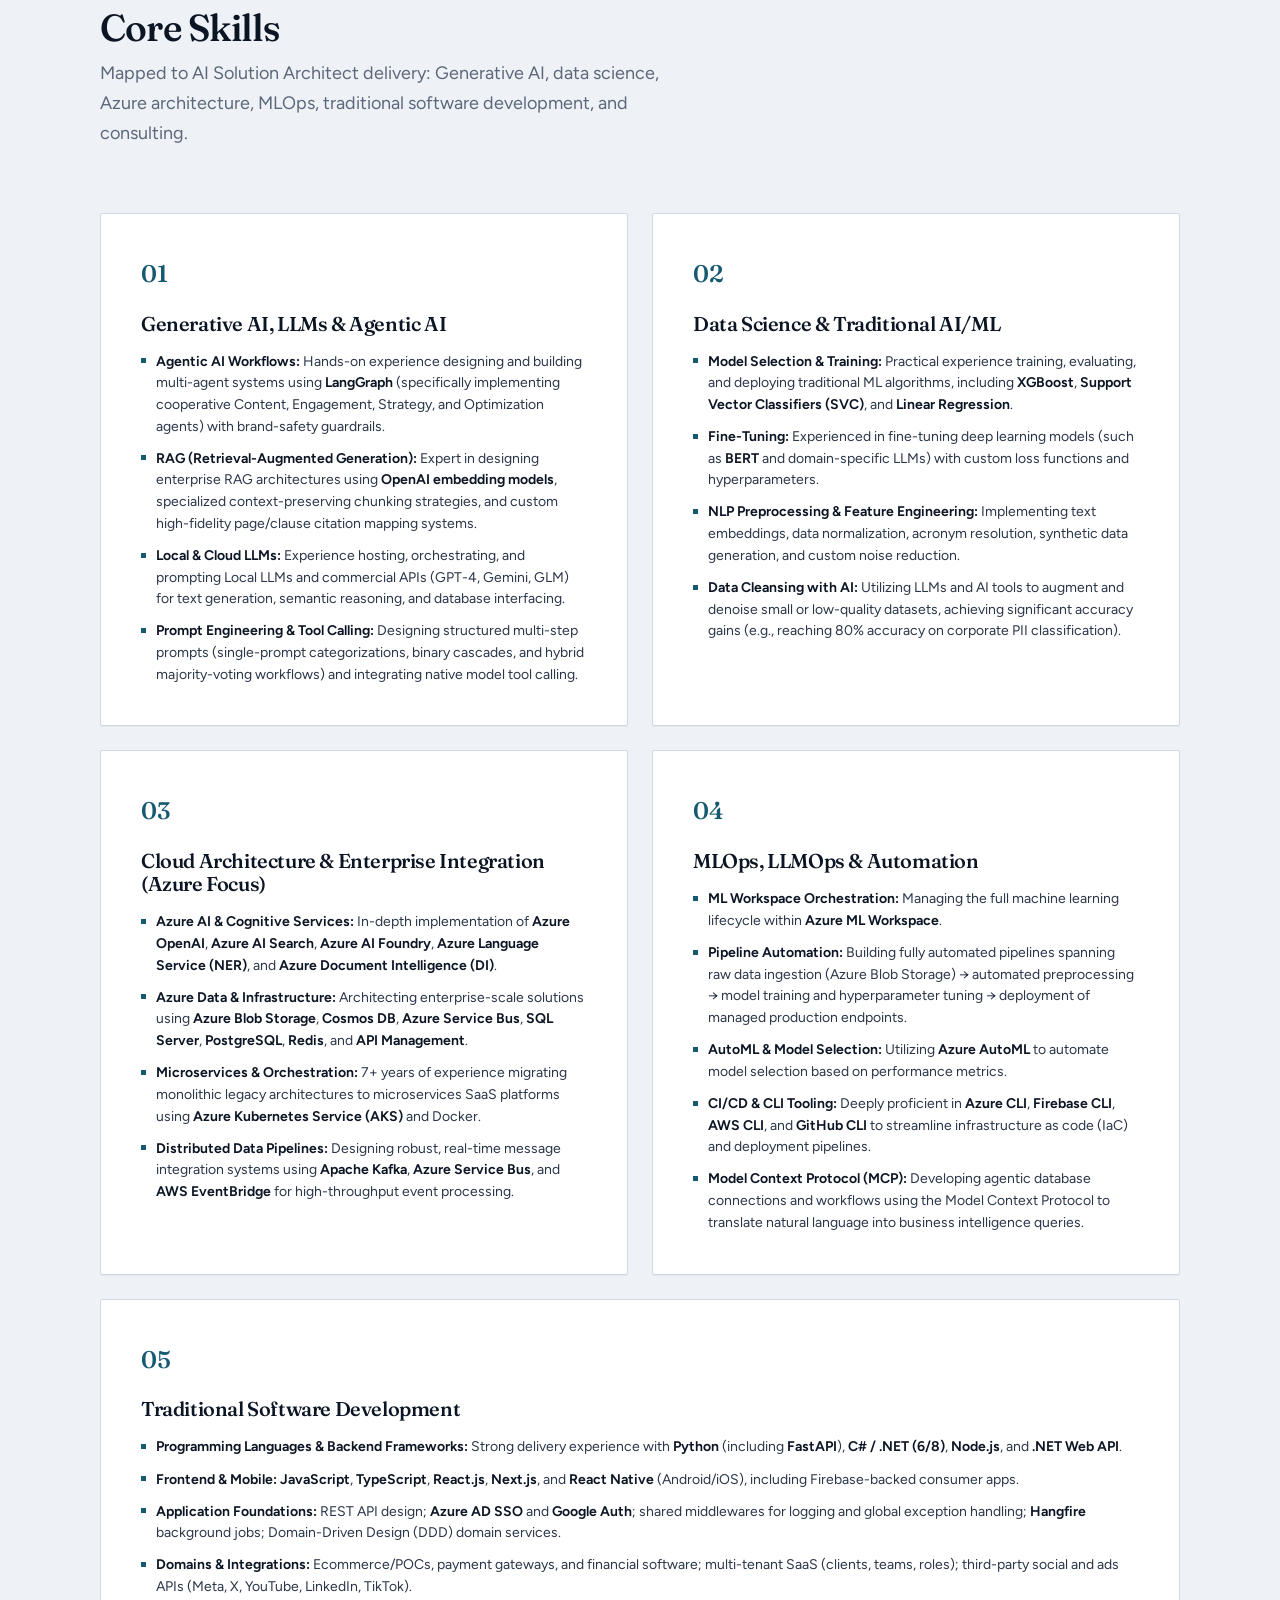
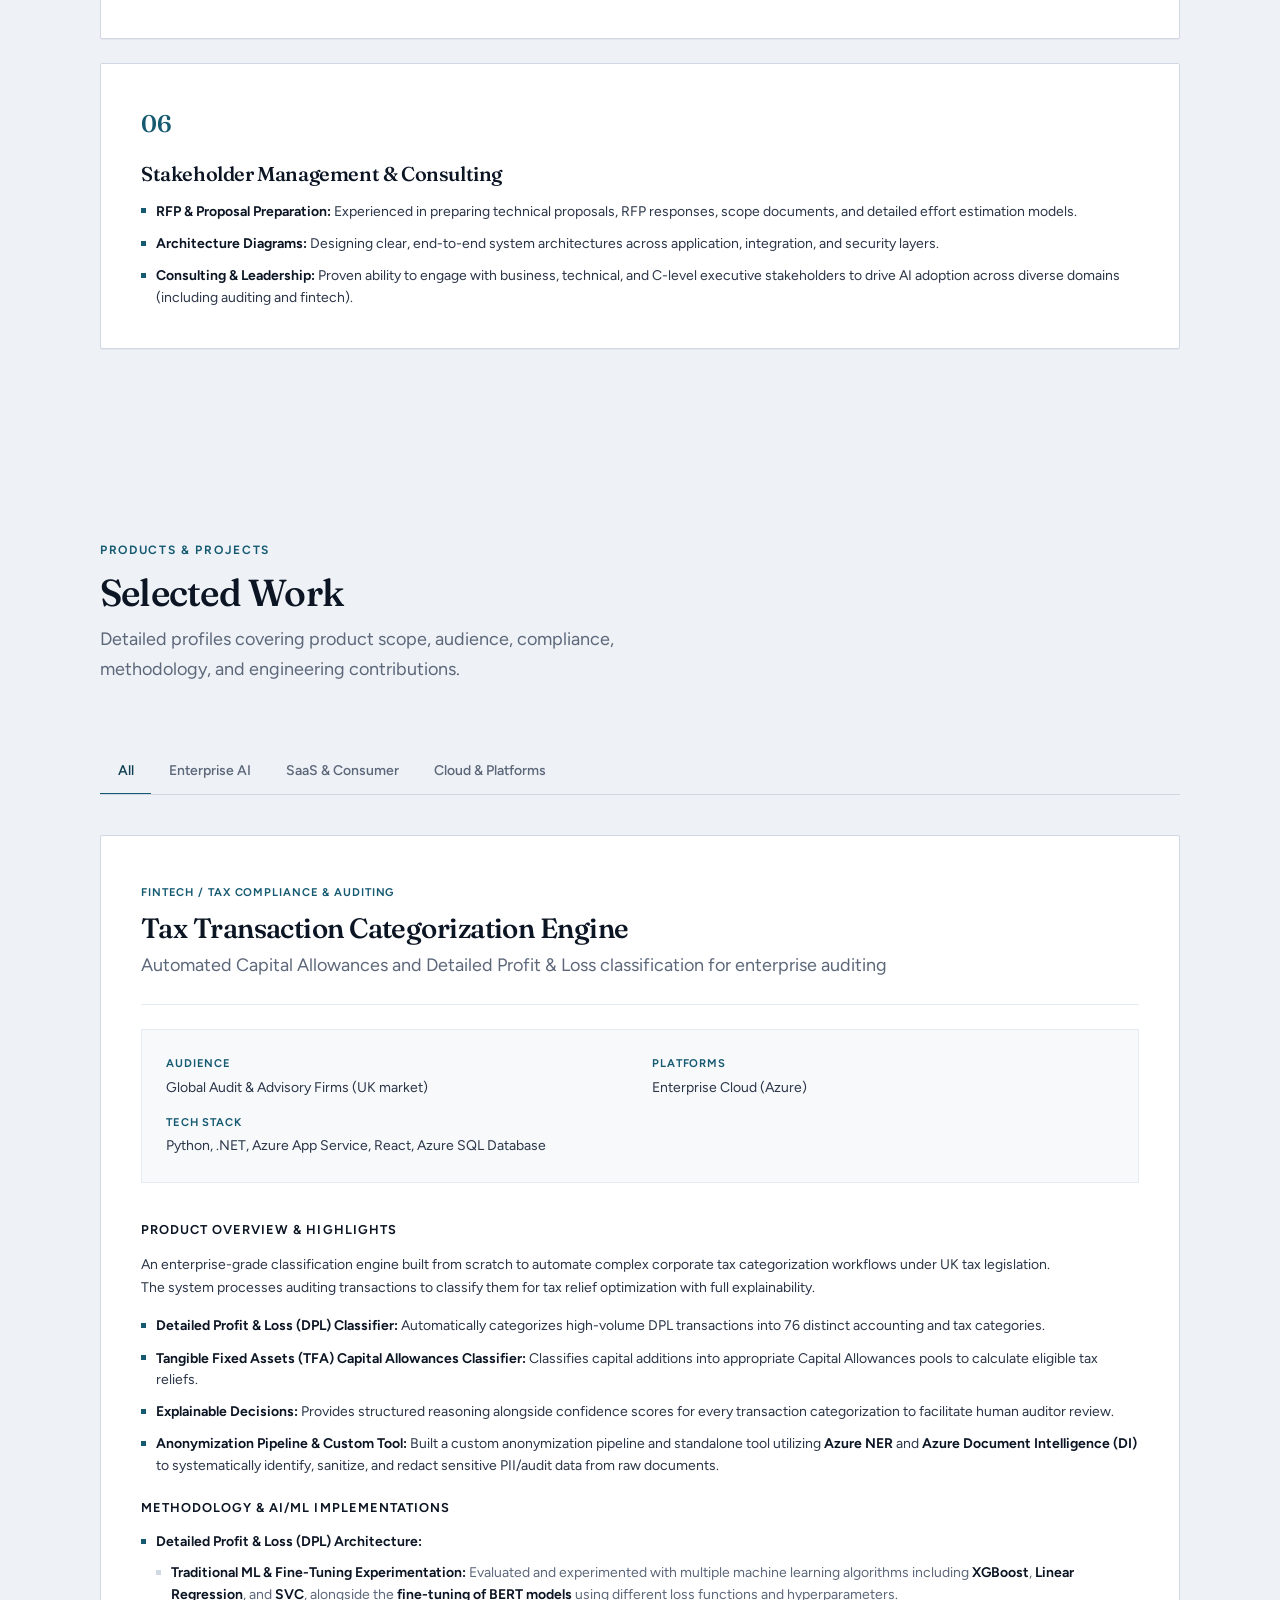
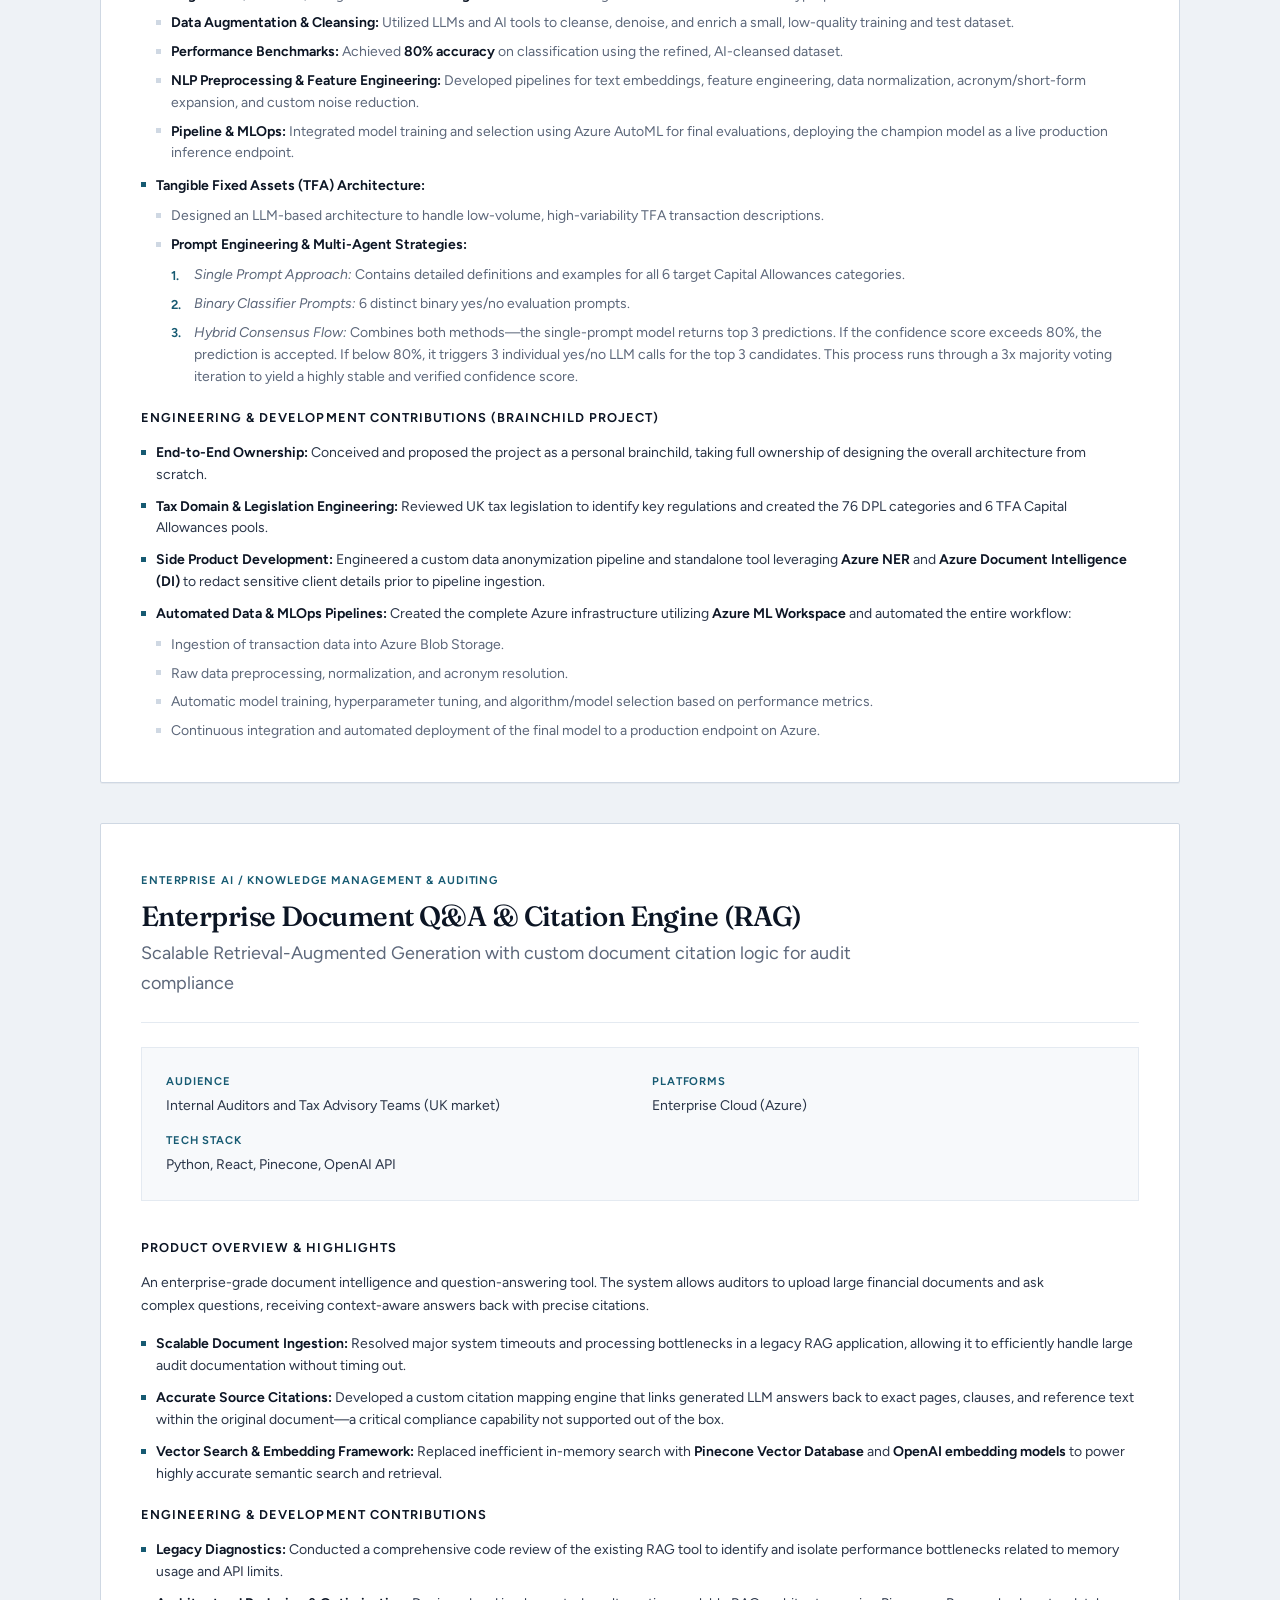
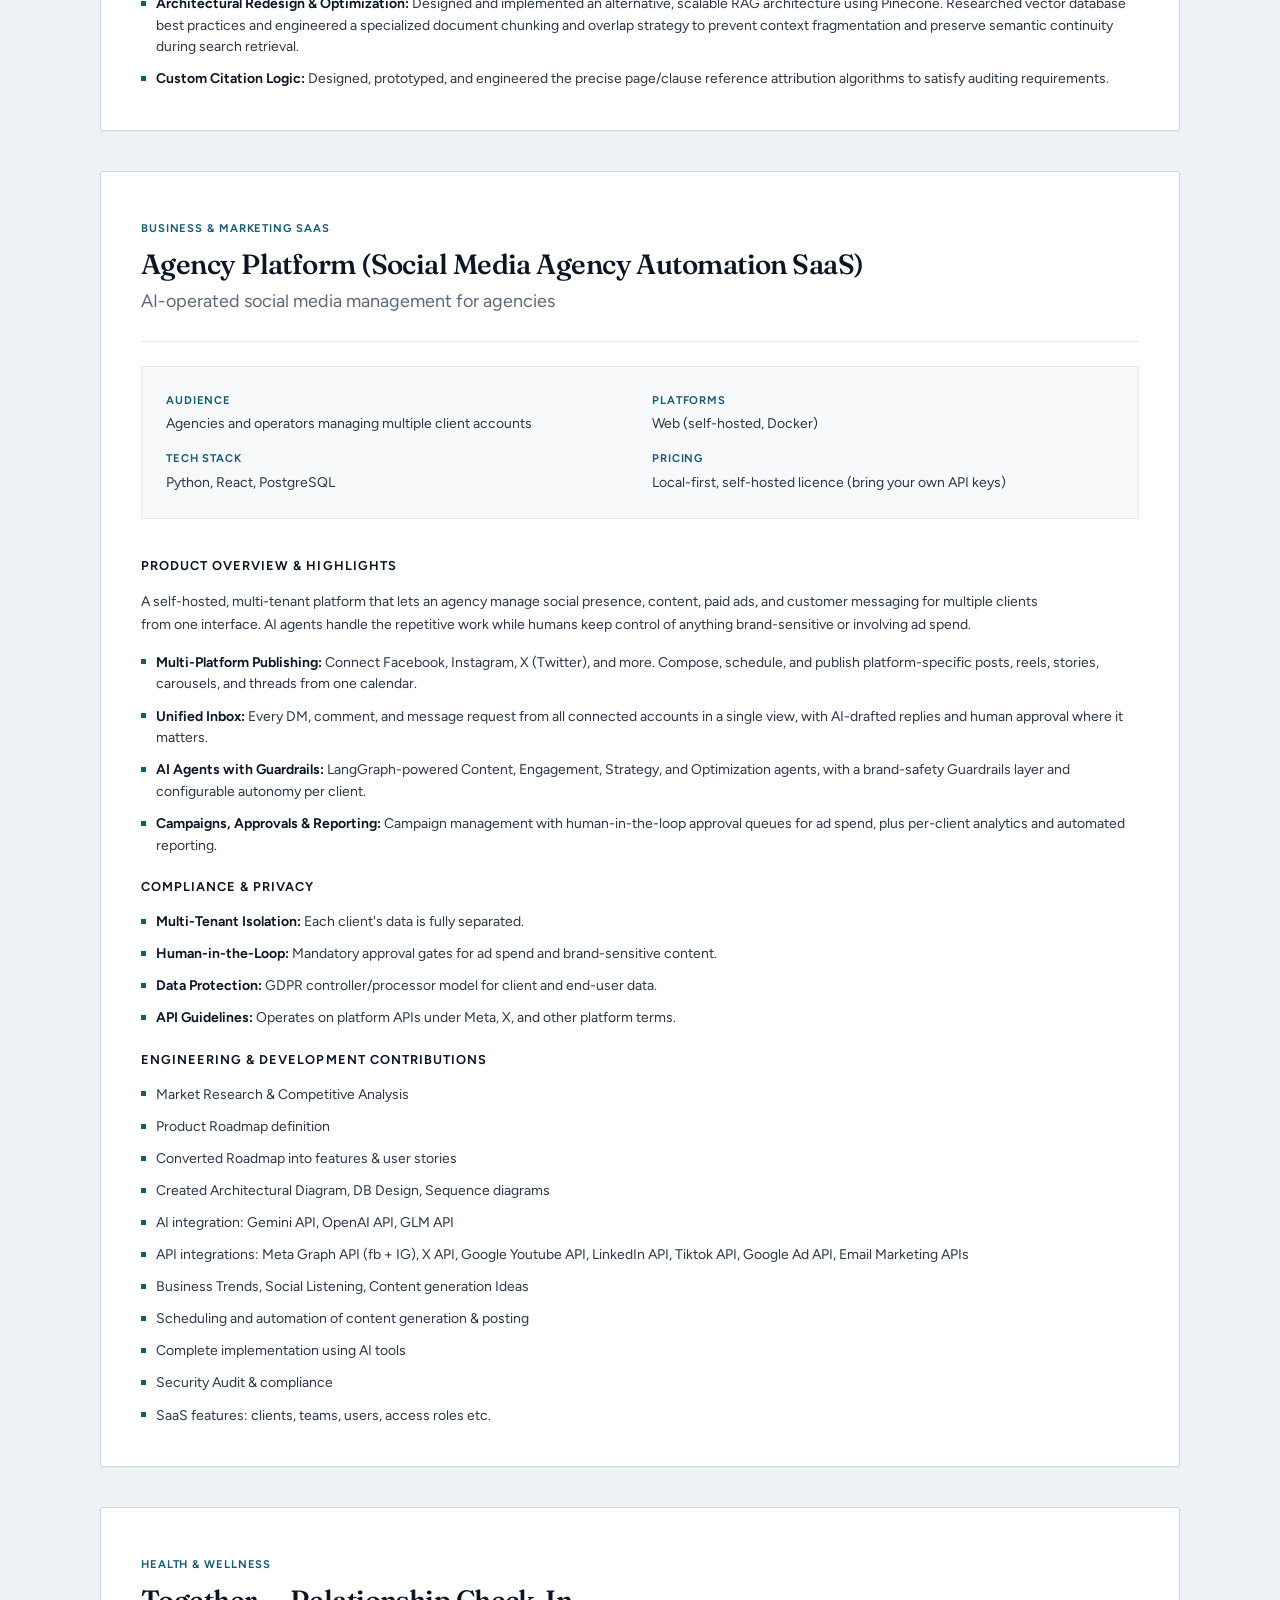
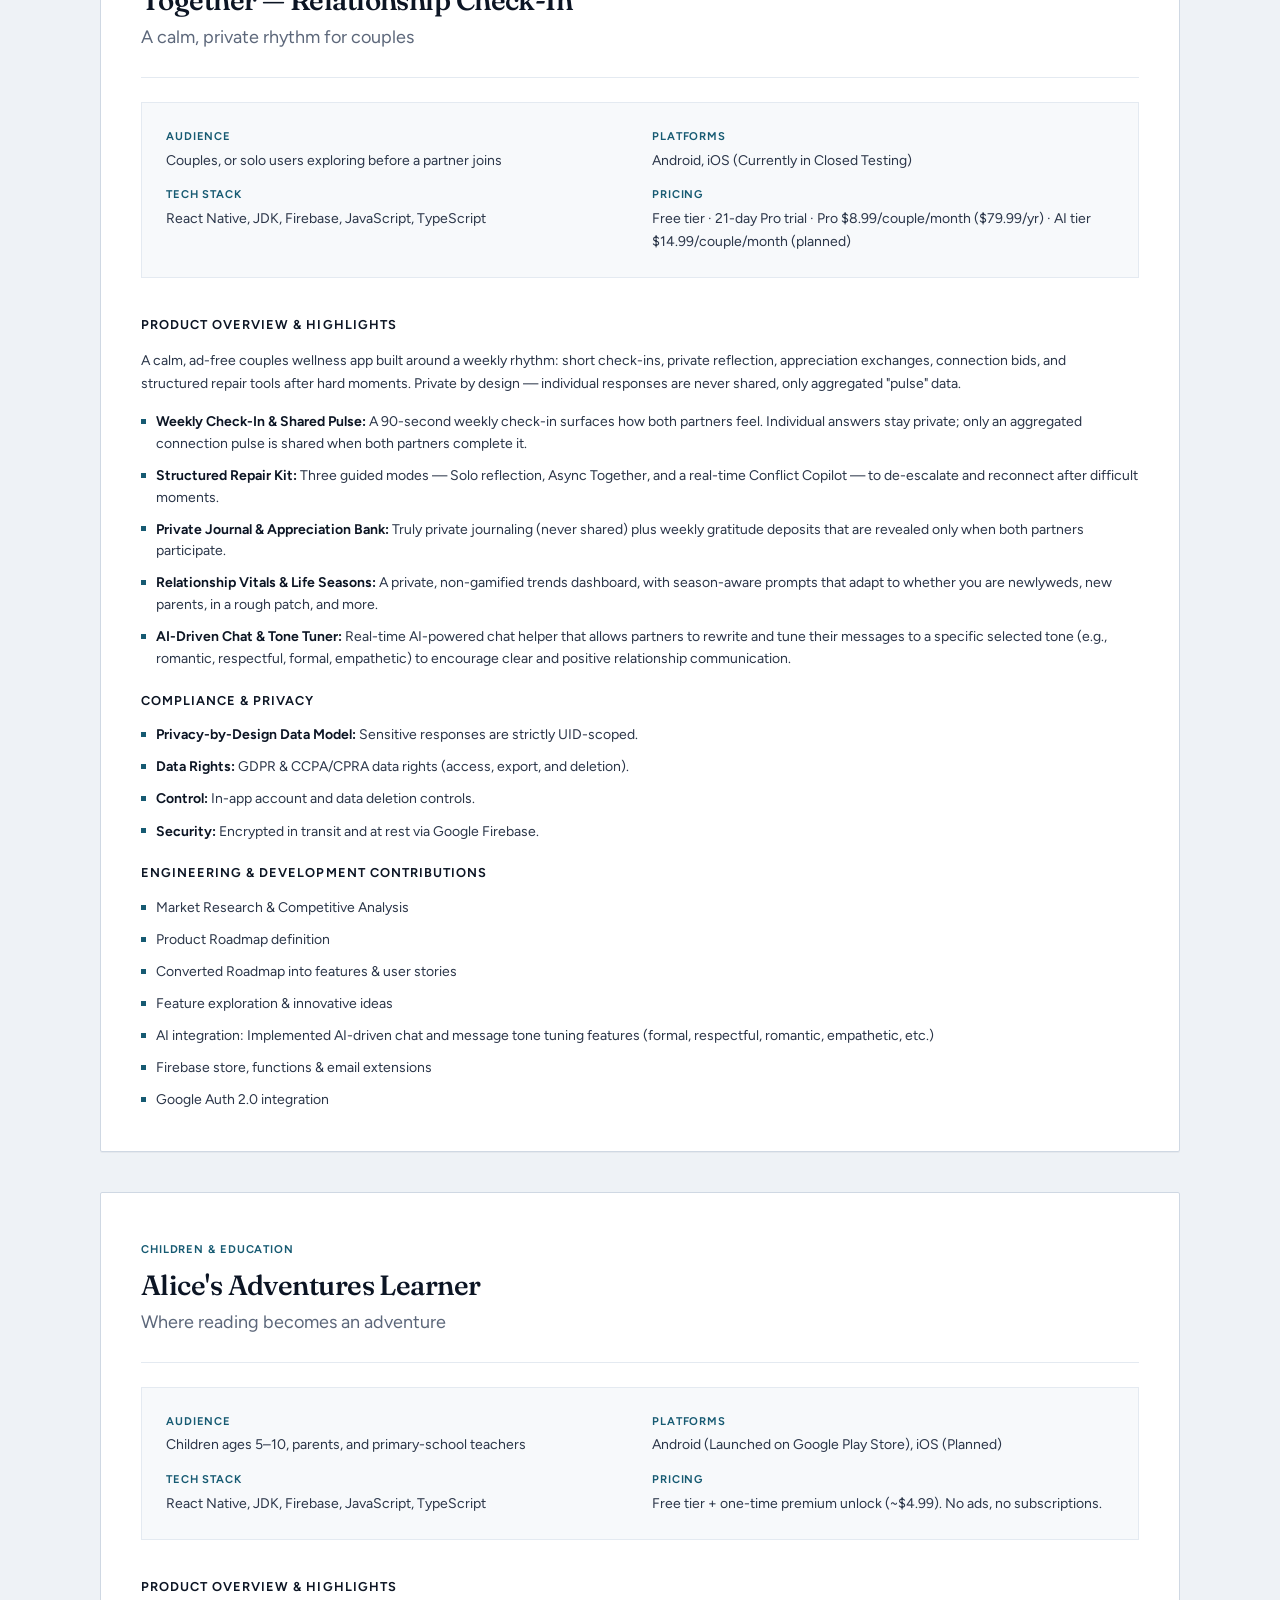
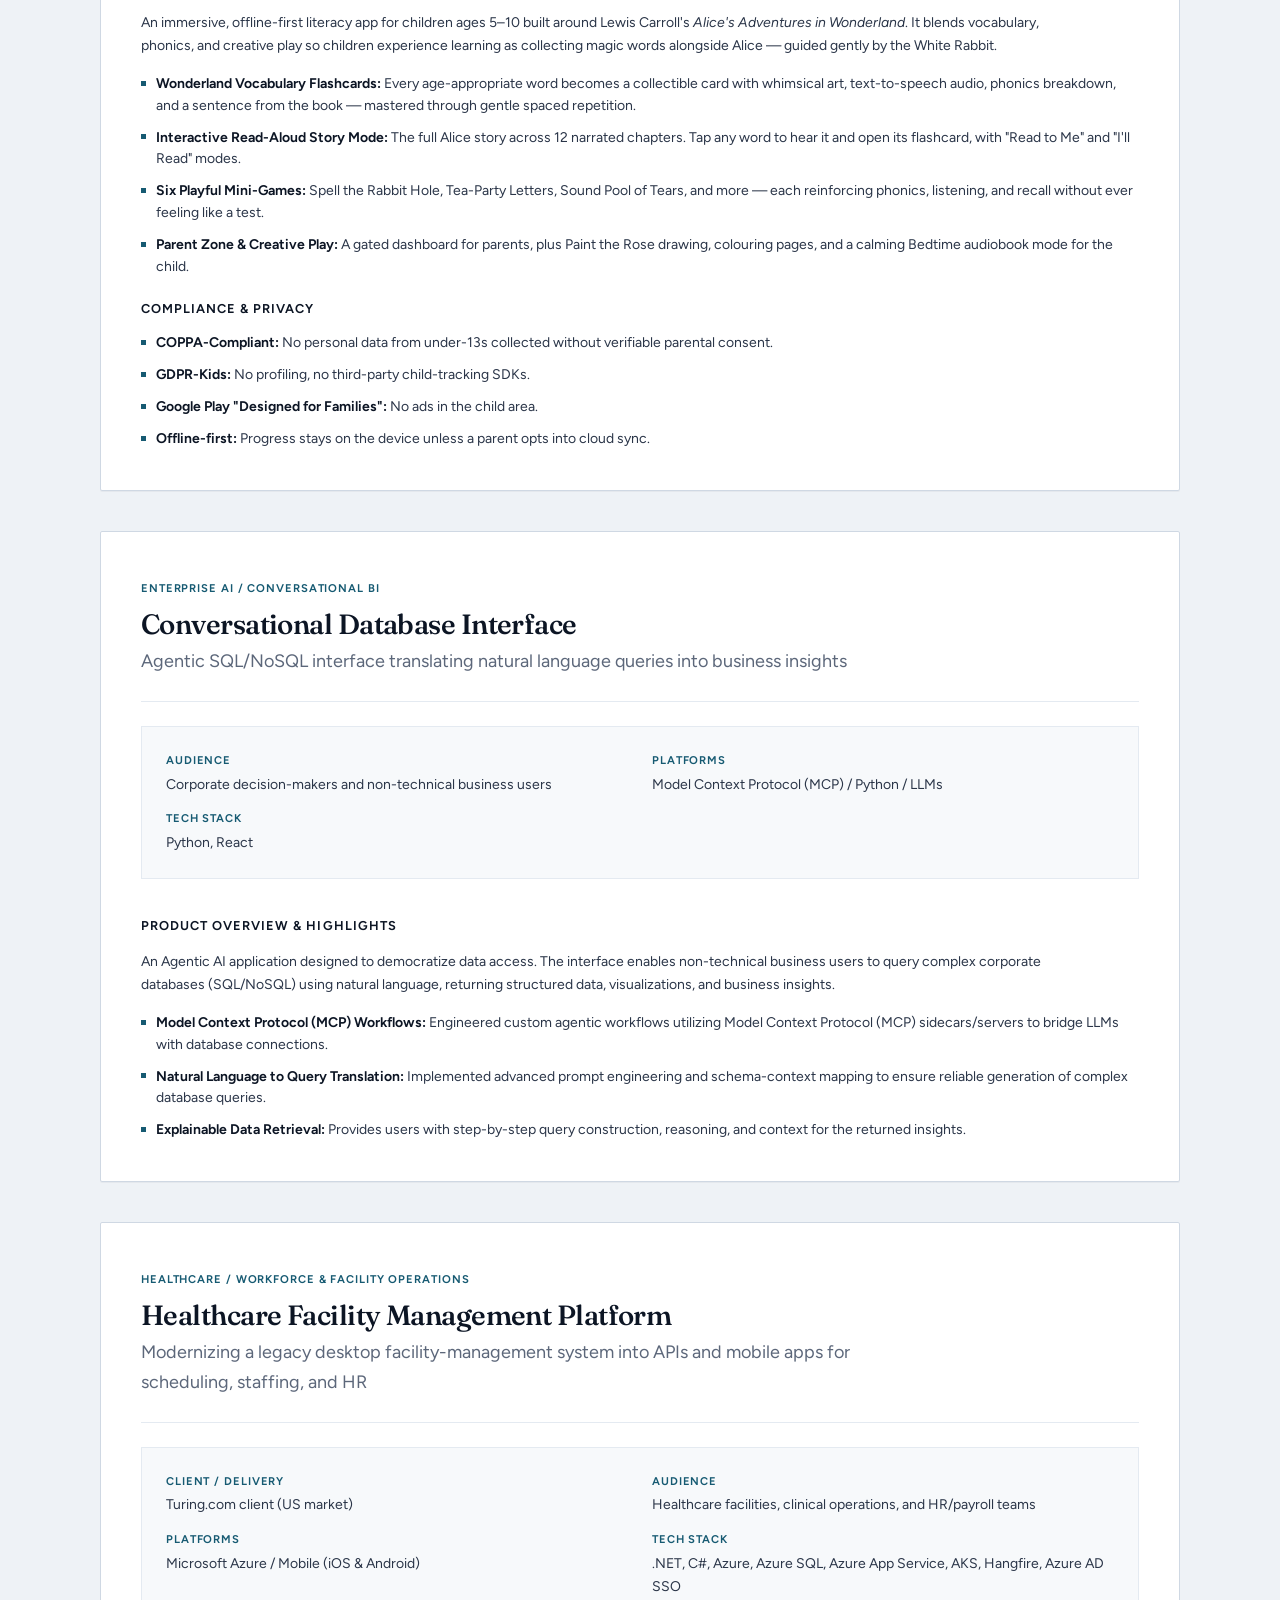
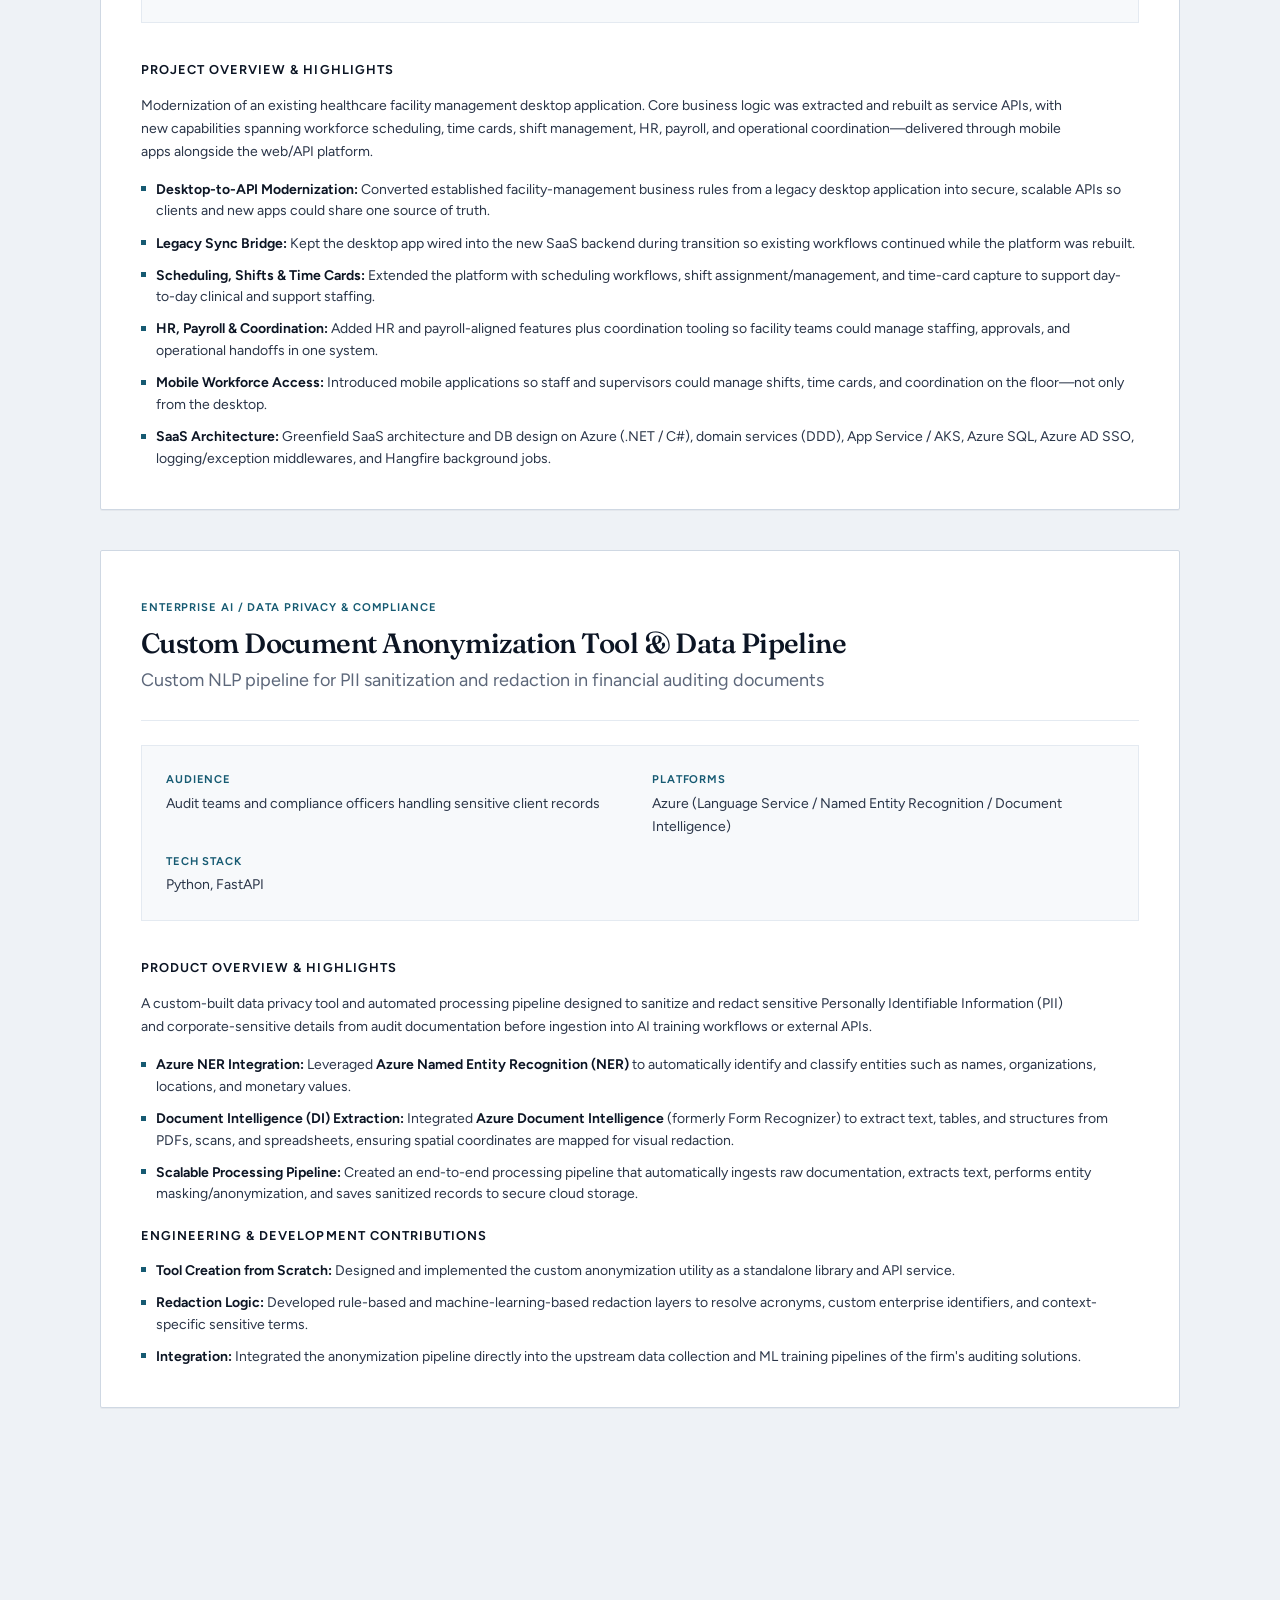
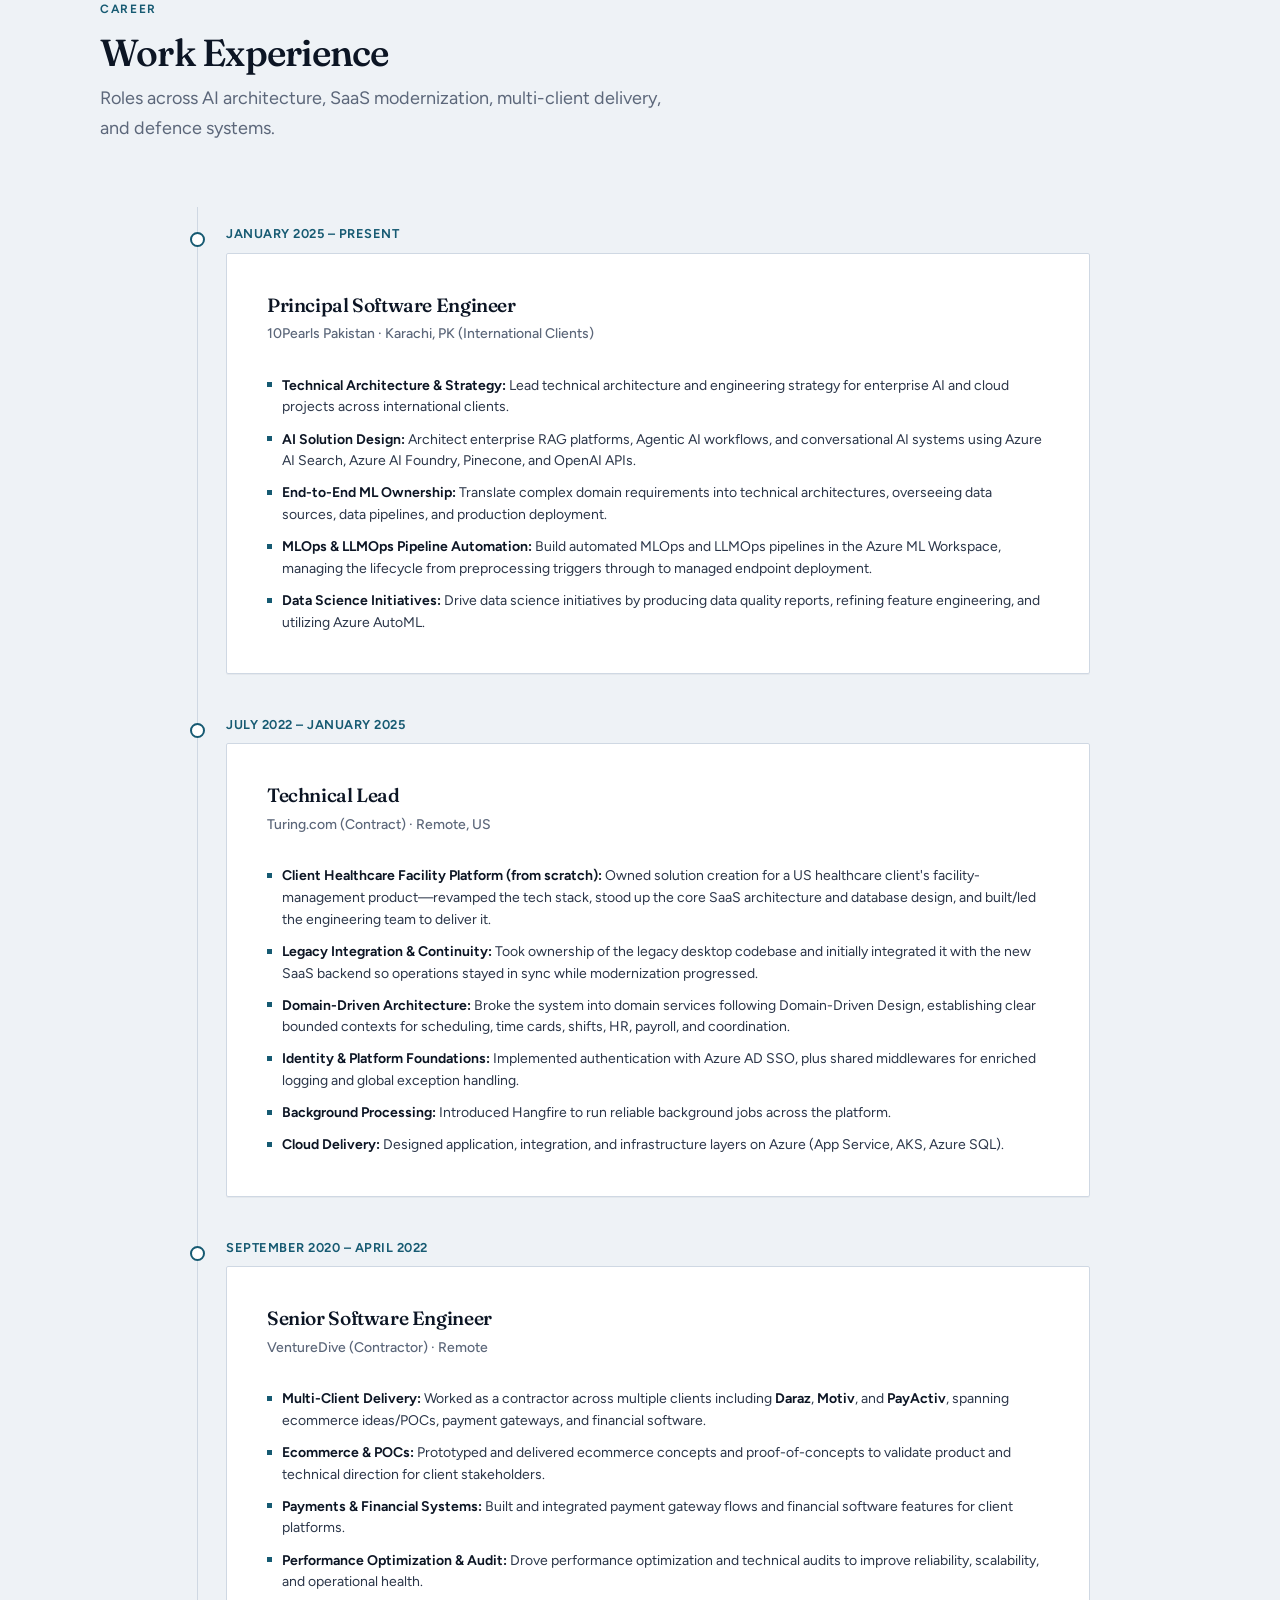
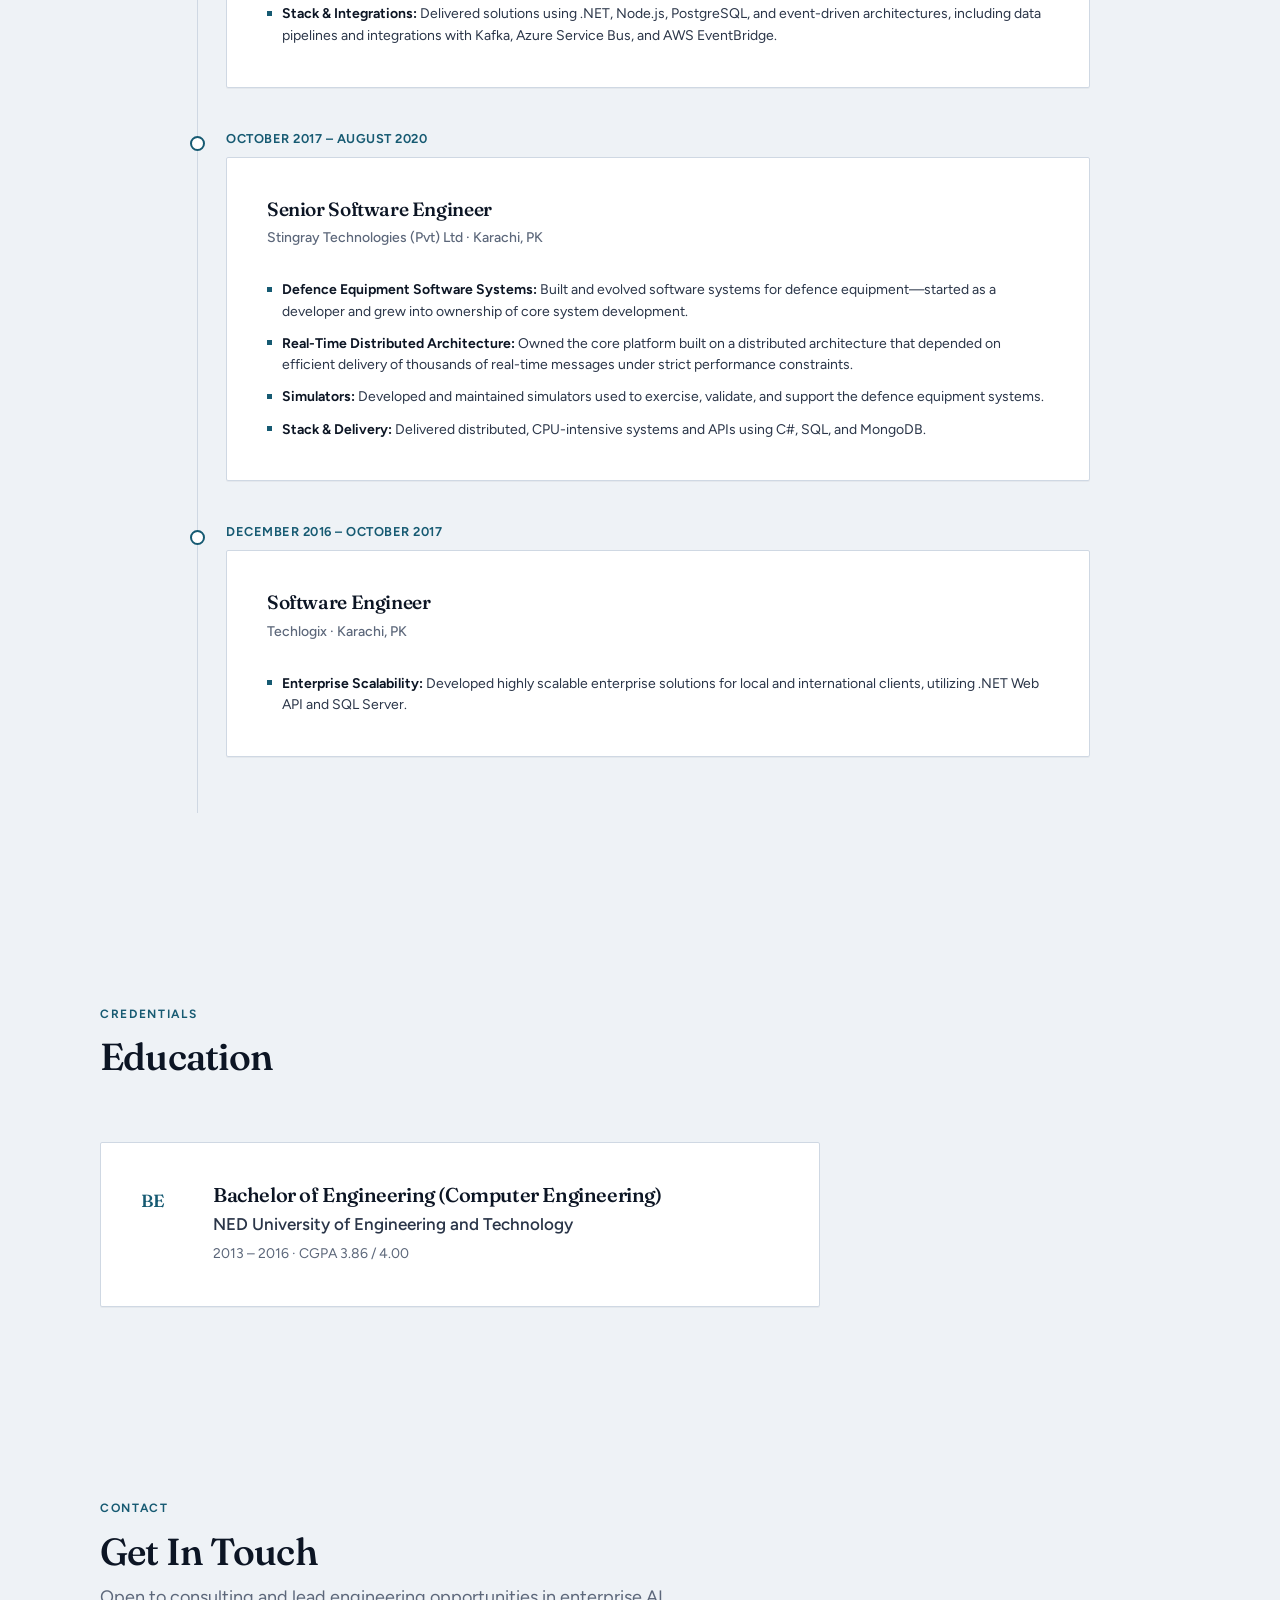
==== commit 44718556: "website added" ====
--- a/portfolio/index.html
+++ b/portfolio/index.html
@@ -3,27 +3,21 @@
 <head>
   <meta charset="UTF-8">
   <meta name="viewport" content="width=device-width, initial-scale=1.0">
-  <meta name="description" content="Portfolio of Naveed Ahmed, Principal Software Engineer and AI Solution Architect specializing in Generative AI, RAG, Agentic AI, MLOps, and enterprise Azure cloud platforms.">
+  <meta name="description" content="Portfolio of Naveed Ahmed — Principal Software Engineer and AI Solution Architect. Selected products, enterprise systems, and engineering leadership.">
   <title>Naveed Ahmed | AI Solution Architect & Principal Software Engineer</title>
-  
-  <!-- Fonts -->
+
   <link rel="preconnect" href="https://fonts.googleapis.com">
   <link rel="preconnect" href="https://fonts.gstatic.com" crossorigin>
-  <link href="https://fonts.googleapis.com/css2?family=Inter:wght@300;400;500;600&family=Outfit:wght@400;500;600;700;800&display=swap" rel="stylesheet">
-  
-  <!-- Stylesheet -->
+  <link href="https://fonts.googleapis.com/css2?family=Figtree:ital,wght@0,400..700;1,400..700&family=Fraunces:opsz,wght@9..144,500..700&display=swap" rel="stylesheet">
+
   <link rel="stylesheet" href="styles.css">
 </head>
 <body>
-
-  <!-- Background Glowing Orbs -->
-  <div class="blob blob-purple" aria-hidden="true"></div>
-  <div class="blob blob-blue" aria-hidden="true"></div>
-
-  <!-- Header Navigation -->
+  <div class="site-bg" aria-hidden="true"></div>
+
   <header class="header">
     <nav class="nav-container">
-      <a href="#hero" class="nav-logo" id="nav-logo-link">NA</a>
+      <a href="#hero" class="nav-logo" id="nav-logo-link">Naveed<span>.</span>Ahmed</a>
       <ul class="nav-menu">
         <li><a href="#about" class="nav-link" id="nav-about-link">About</a></li>
         <li><a href="#skills" class="nav-link" id="nav-skills-link">Skills</a></li>
@@ -31,7 +25,7 @@
         <li><a href="#experience" class="nav-link" id="nav-experience-link">Experience</a></li>
         <li><a href="#contact" class="nav-link" id="nav-contact-link">Contact</a></li>
       </ul>
-      <button class="menu-toggle" id="menu-toggle-btn" aria-label="Toggle menu">
+      <button class="menu-toggle" id="menu-toggle-btn" aria-label="Toggle menu" aria-expanded="false">
         <span></span>
         <span></span>
         <span></span>
@@ -40,397 +34,563 @@
   </header>
 
   <main>
-    <!-- Hero Section -->
     <section id="hero" class="hero-section">
+      <div class="hero-plane" aria-hidden="true"></div>
       <div class="hero-content">
-        <span class="hero-badge">Available for Enterprise Projects</span>
+        <p class="hero-kicker">Principal Software Engineer · AI Solution Architect</p>
         <h1 class="hero-title">Naveed Ahmed</h1>
-        <p class="hero-subtitle">Principal Software Engineer & <span class="gradient-text">AI Solution Architect</span></p>
+        <p class="hero-subtitle">Enterprise AI systems and products, designed for production.</p>
         <p class="hero-description">
-          Building state-of-the-art Generative AI systems, multi-agent workflows, and robust MLOps data pipelines on Microsoft Azure cloud infrastructure.
+          Generative AI platforms, multi-agent workflows, and MLOps pipelines on Microsoft Azure—built for scale, auditability, and real business outcomes.
         </p>
         <div class="hero-actions">
-          <a href="#projects" class="btn btn-primary" id="hero-btn-portfolio">Explore My Portfolio</a>
-          <a href="#contact" class="btn btn-secondary" id="hero-btn-contact">Get In Touch</a>
+          <a href="#projects" class="btn btn-primary" id="hero-btn-portfolio">View projects</a>
+          <a href="#contact" class="btn btn-secondary" id="hero-btn-contact">Contact</a>
         </div>
       </div>
     </section>
 
-    <!-- About / Summary Section -->
     <section id="about" class="about-section scroll-reveal">
       <div class="section-header">
+        <span class="section-eyebrow">About</span>
         <h2 class="section-title">Professional Summary</h2>
-        <div class="title-bar"></div>
       </div>
       <div class="about-card glass-panel">
         <p>
-          I am a Principal Software Engineer and AI Solution Architect with <strong>9+ years of technology experience</strong>, including <strong>7 years of deep expertise in Microsoft Azure</strong> and <strong>1.5+ years of specialized Generative AI and MLOps engineering</strong>.
+          Principal Software Engineer and AI Solution Architect with <strong>9+ years</strong> of experience in software architecture, including <strong>7 years</strong> of deep expertise in Microsoft Azure cloud services and <strong>1.5 years</strong> of specialized, hands-on experience in AI and MLOps. Proven ability to translate complex business problems into practical AI solutions, leading end-to-end delivery from data preparation and feature engineering to model training, deployment, and production monitoring. Deeply experienced in Generative AI, Agentic AI, RAG, and LLMs (including Local LLMs). Highly proficient in creating RFP responses, technical roadmaps, and engaging with technical and executive stakeholders to drive AI adoption across diverse domains.
         </p>
-        <p>
-          I specialize in translating complex business problems into highly scalable, production-ready AI solutions. My experience ranges from training and evaluating ML models (XGBoost, BERT, SVC) to implementing complex multi-agent architectures (LangGraph) and optimizing vector retrieval engines (Pinecone, Azure Search).
-        </p>
-        <p>
-          Additionally, I automate full MLOps pipelines—from raw blob ingestion, feature engineering, and metrics-driven model selection via AutoML, to continuous deployment of secure endpoints.
-        </p>
       </div>
     </section>
 
-    <!-- Skills Section -->
     <section id="skills" class="skills-section scroll-reveal">
       <div class="section-header">
-        <h2 class="section-title">Core Competencies</h2>
-        <div class="title-bar"></div>
-      </div>
-      
-      <div class="skills-grid">
-        <!-- Card 1: GenAI & LLMs -->
-        <div class="skills-card glass-panel">
-          <div class="card-icon">⚡</div>
-          <h3>Generative AI & Agents</h3>
-          <ul class="skills-list">
-            <li>LangGraph Multi-Agent Workflows</li>
-            <li>RAG Architectures (Pinecone / Hybrid Search)</li>
-            <li>Local LLM Orchestration & Prompt Tuning</li>
-            <li>Native Tool Calling & LLM Guardrails</li>
-            <li>Custom Context-Preserving Chunking</li>
+        <span class="section-eyebrow">Capabilities</span>
+        <h2 class="section-title">Core Skills</h2>
+        <p class="section-lead">Mapped to AI Solution Architect delivery: Generative AI, data science, Azure architecture, MLOps, traditional software development, and consulting.</p>
+      </div>
+
+      <div class="skills-detail-grid">
+        <article class="skills-detail glass-panel">
+          <div class="card-icon">01</div>
+          <h3>Generative AI, LLMs &amp; Agentic AI</h3>
+          <ul class="detail-list">
+            <li><strong>Agentic AI Workflows:</strong> Hands-on experience designing and building multi-agent systems using <strong>LangGraph</strong> (specifically implementing cooperative Content, Engagement, Strategy, and Optimization agents) with brand-safety guardrails.</li>
+            <li><strong>RAG (Retrieval-Augmented Generation):</strong> Expert in designing enterprise RAG architectures using <strong>OpenAI embedding models</strong>, specialized context-preserving chunking strategies, and custom high-fidelity page/clause citation mapping systems.</li>
+            <li><strong>Local &amp; Cloud LLMs:</strong> Experience hosting, orchestrating, and prompting Local LLMs and commercial APIs (GPT-4, Gemini, GLM) for text generation, semantic reasoning, and database interfacing.</li>
+            <li><strong>Prompt Engineering &amp; Tool Calling:</strong> Designing structured multi-step prompts (single-prompt categorizations, binary cascades, and hybrid majority-voting workflows) and integrating native model tool calling.</li>
           </ul>
-        </div>
-
-        <!-- Card 2: ML & Data Science -->
-        <div class="skills-card glass-panel">
-          <div class="card-icon">📊</div>
-          <h3>Data Science & ML</h3>
-          <ul class="skills-list">
-            <li>Model Training (XGBoost, SVC, Regressions)</li>
-            <li>BERT Model Fine-Tuning & Custom Loss</li>
-            <li>Text Embeddings & NLP Pipelines</li>
-            <li>AI-Driven Data Cleansing & Augmentation</li>
-            <li>Feature Engineering & Normalization</li>
+        </article>
+
+        <article class="skills-detail glass-panel">
+          <div class="card-icon">02</div>
+          <h3>Data Science &amp; Traditional AI/ML</h3>
+          <ul class="detail-list">
+            <li><strong>Model Selection &amp; Training:</strong> Practical experience training, evaluating, and deploying traditional ML algorithms, including <strong>XGBoost</strong>, <strong>Support Vector Classifiers (SVC)</strong>, and <strong>Linear Regression</strong>.</li>
+            <li><strong>Fine-Tuning:</strong> Experienced in fine-tuning deep learning models (such as <strong>BERT</strong> and domain-specific LLMs) with custom loss functions and hyperparameters.</li>
+            <li><strong>NLP Preprocessing &amp; Feature Engineering:</strong> Implementing text embeddings, data normalization, acronym resolution, synthetic data generation, and custom noise reduction.</li>
+            <li><strong>Data Cleansing with AI:</strong> Utilizing LLMs and AI tools to augment and denoise small or low-quality datasets, achieving significant accuracy gains (e.g., reaching 80% accuracy on corporate PII classification).</li>
           </ul>
-        </div>
-
-        <!-- Card 3: Cloud & Architecture -->
-        <div class="skills-card glass-panel">
-          <div class="card-icon">☁️</div>
-          <h3>Cloud & Integration</h3>
-          <ul class="skills-list">
-            <li>Azure OpenAI, Search, & AI Foundry</li>
-            <li>Kubernetes (AKS) & Microservices SaaS</li>
-            <li>Distributed Event Pipelines (Kafka, Service Bus)</li>
-            <li>Azure Document Intelligence & NER</li>
-            <li>Cosmos DB, Redis, SQL Server, PostgreSQL</li>
+        </article>
+
+        <article class="skills-detail glass-panel">
+          <div class="card-icon">03</div>
+          <h3>Cloud Architecture &amp; Enterprise Integration (Azure Focus)</h3>
+          <ul class="detail-list">
+            <li><strong>Azure AI &amp; Cognitive Services:</strong> In-depth implementation of <strong>Azure OpenAI</strong>, <strong>Azure AI Search</strong>, <strong>Azure AI Foundry</strong>, <strong>Azure Language Service (NER)</strong>, and <strong>Azure Document Intelligence (DI)</strong>.</li>
+            <li><strong>Azure Data &amp; Infrastructure:</strong> Architecting enterprise-scale solutions using <strong>Azure Blob Storage</strong>, <strong>Cosmos DB</strong>, <strong>Azure Service Bus</strong>, <strong>SQL Server</strong>, <strong>PostgreSQL</strong>, <strong>Redis</strong>, and <strong>API Management</strong>.</li>
+            <li><strong>Microservices &amp; Orchestration:</strong> 7+ years of experience migrating monolithic legacy architectures to microservices SaaS platforms using <strong>Azure Kubernetes Service (AKS)</strong> and Docker.</li>
+            <li><strong>Distributed Data Pipelines:</strong> Designing robust, real-time message integration systems using <strong>Apache Kafka</strong>, <strong>Azure Service Bus</strong>, and <strong>AWS EventBridge</strong> for high-throughput event processing.</li>
           </ul>
-        </div>
-
-        <!-- Card 4: MLOps & Delivery -->
-        <div class="skills-card glass-panel">
-          <div class="card-icon">⚙️</div>
-          <h3>MLOps & Mng. Strategy</h3>
-          <ul class="skills-list">
-            <li>Azure ML Workspace Automation</li>
-            <li>AutoML Metrics-Driven Model Selection</li>
-            <li>CI/CD pipelines (Azure, AWS, Firebase CLI)</li>
-            <li>Model Context Protocol (MCP) Workflows</li>
-            <li>RFP, Technical Roadmaps & Estimations</li>
+        </article>
+
+        <article class="skills-detail glass-panel">
+          <div class="card-icon">04</div>
+          <h3>MLOps, LLMOps &amp; Automation</h3>
+          <ul class="detail-list">
+            <li><strong>ML Workspace Orchestration:</strong> Managing the full machine learning lifecycle within <strong>Azure ML Workspace</strong>.</li>
+            <li><strong>Pipeline Automation:</strong> Building fully automated pipelines spanning raw data ingestion (Azure Blob Storage) → automated preprocessing → model training and hyperparameter tuning → deployment of managed production endpoints.</li>
+            <li><strong>AutoML &amp; Model Selection:</strong> Utilizing <strong>Azure AutoML</strong> to automate model selection based on performance metrics.</li>
+            <li><strong>CI/CD &amp; CLI Tooling:</strong> Deeply proficient in <strong>Azure CLI</strong>, <strong>Firebase CLI</strong>, <strong>AWS CLI</strong>, and <strong>GitHub CLI</strong> to streamline infrastructure as code (IaC) and deployment pipelines.</li>
+            <li><strong>Model Context Protocol (MCP):</strong> Developing agentic database connections and workflows using the Model Context Protocol to translate natural language into business intelligence queries.</li>
           </ul>
-        </div>
+        </article>
+
+        <article class="skills-detail glass-panel skills-detail-wide">
+          <div class="card-icon">05</div>
+          <h3>Traditional Software Development</h3>
+          <ul class="detail-list">
+            <li><strong>Programming Languages &amp; Backend Frameworks:</strong> Strong delivery experience with <strong>Python</strong> (including <strong>FastAPI</strong>), <strong>C# / .NET (6/8)</strong>, <strong>Node.js</strong>, and <strong>.NET Web API</strong>.</li>
+            <li><strong>Frontend &amp; Mobile:</strong> <strong>JavaScript</strong>, <strong>TypeScript</strong>, <strong>React.js</strong>, <strong>Next.js</strong>, and <strong>React Native</strong> (Android/iOS), including Firebase-backed consumer apps.</li>
+            <li><strong>Application Foundations:</strong> REST API design; <strong>Azure AD SSO</strong> and <strong>Google Auth</strong>; shared middlewares for logging and global exception handling; <strong>Hangfire</strong> background jobs; Domain-Driven Design (DDD) domain services.</li>
+            <li><strong>Domains &amp; Integrations:</strong> Ecommerce/POCs, payment gateways, and financial software; multi-tenant SaaS (clients, teams, roles); third-party social and ads APIs (Meta, X, YouTube, LinkedIn, TikTok).</li>
+          </ul>
+        </article>
+
+        <article class="skills-detail glass-panel skills-detail-wide">
+          <div class="card-icon">06</div>
+          <h3>Stakeholder Management &amp; Consulting</h3>
+          <ul class="detail-list">
+            <li><strong>RFP &amp; Proposal Preparation:</strong> Experienced in preparing technical proposals, RFP responses, scope documents, and detailed effort estimation models.</li>
+            <li><strong>Architecture Diagrams:</strong> Designing clear, end-to-end system architectures across application, integration, and security layers.</li>
+            <li><strong>Consulting &amp; Leadership:</strong> Proven ability to engage with business, technical, and C-level executive stakeholders to drive AI adoption across diverse domains (including auditing and fintech).</li>
+          </ul>
+        </article>
       </div>
     </section>
 
-    <!-- Projects Section -->
     <section id="projects" class="projects-section scroll-reveal">
       <div class="section-header">
-        <h2 class="section-title">Featured Portfolio</h2>
-        <div class="title-bar"></div>
-      </div>
-
-      <!-- Category Filter Tabs -->
+        <span class="section-eyebrow">Products &amp; Projects</span>
+        <h2 class="section-title">Selected Work</h2>
+        <p class="section-lead">Detailed profiles covering product scope, audience, compliance, methodology, and engineering contributions.</p>
+      </div>
+
       <div class="project-tabs" role="tablist">
-        <button class="tab-btn active" id="tab-all" role="tab" aria-selected="true" aria-controls="project-grid" data-filter="all">All Projects</button>
+        <button class="tab-btn active" id="tab-all" role="tab" aria-selected="true" aria-controls="project-grid" data-filter="all">All</button>
         <button class="tab-btn" id="tab-ai" role="tab" aria-selected="false" aria-controls="project-grid" data-filter="ai">Enterprise AI</button>
-        <button class="tab-btn" id="tab-saas" role="tab" aria-selected="false" aria-controls="project-grid" data-filter="saas">SaaS & Consumer</button>
-        <button class="tab-btn" id="tab-cloud" role="tab" aria-selected="false" aria-controls="project-grid" data-filter="cloud">Cloud & Data</button>
-      </div>
-
-      <div class="projects-grid" id="project-grid">
-        <!-- Project 1: Tax Engine -->
-        <div class="project-card glass-panel" data-category="ai">
-          <div class="project-info">
-            <span class="project-badge">FinTech / Tax AI</span>
+        <button class="tab-btn" id="tab-saas" role="tab" aria-selected="false" aria-controls="project-grid" data-filter="saas">SaaS &amp; Consumer</button>
+        <button class="tab-btn" id="tab-cloud" role="tab" aria-selected="false" aria-controls="project-grid" data-filter="cloud">Cloud &amp; Platforms</button>
+      </div>
+
+      <div class="projects-stack" id="project-grid">
+
+        <!-- 1. Tax Engine -->
+        <article class="project-card glass-panel" data-category="ai">
+          <header class="project-header">
+            <span class="project-badge">FinTech / Tax Compliance &amp; Auditing</span>
             <h3>Tax Transaction Categorization Engine</h3>
-            <p class="project-tagline">Automated Capital Allowances and Profit & Loss classification under UK tax legislation.</p>
-            <div class="project-highlights">
-              <span class="highlight-item">BERT Fine-Tuning & SVC/XGBoost</span>
-              <span class="highlight-item">80% Accuracy on Small Datasets</span>
-              <span class="highlight-item">Hybrid Consensus Majority Voting</span>
-              <span class="highlight-item">Ingestion to Endpoint MLOps</span>
-            </div>
-            <div class="project-tech">
-              <span>Python</span><span>.NET</span><span>Azure ML</span><span>React</span><span>AutoML</span>
-            </div>
-          </div>
-        </div>
-
-        <!-- Project 2: RAG Engine -->
-        <div class="project-card glass-panel" data-category="ai">
-          <div class="project-info">
-            <span class="project-badge">Knowledge AI</span>
-            <h3>Enterprise Document Q&A & Citation Engine (RAG)</h3>
-            <p class="project-tagline">Scalable Retrieval-Augmented Generation with custom page/clause citation mapping.</p>
-            <div class="project-highlights">
-              <span class="highlight-item">Custom Clause/Page Citation Engine</span>
-              <span class="highlight-item">Pinecone Vector Database</span>
-              <span class="highlight-item">Context-Preserving Chunking Strategies</span>
-              <span class="highlight-item">Resolved System Timeouts on Large Docs</span>
-            </div>
-            <div class="project-tech">
-              <span>Python</span><span>React</span><span>Pinecone</span><span>OpenAI Embeddings</span>
-            </div>
-          </div>
-        </div>
-
-        <!-- Project 3: Anonymization -->
-        <div class="project-card glass-panel" data-category="ai">
-          <div class="project-info">
-            <span class="project-badge">Security / Compliance</span>
-            <h3>Custom Document Anonymization Tool</h3>
-            <p class="project-tagline">Custom NLP pipeline for PII sanitization and redaction in financial audits.</p>
-            <div class="project-highlights">
-              <span class="highlight-item">Azure Named Entity Recognition (NER)</span>
-              <span class="highlight-item">Azure Document Intelligence</span>
-              <span class="highlight-item">Coordinate-based PDF Masking</span>
-              <span class="highlight-item">Standalone Library & Service API</span>
-            </div>
-            <div class="project-tech">
-              <span>Python</span><span>FastAPI</span><span>Azure Cognitive Services</span>
-            </div>
-          </div>
-        </div>
-
-        <!-- Project 4: Database Interface -->
-        <div class="project-card glass-panel" data-category="saas">
-          <div class="project-info">
-            <span class="project-badge">Enterprise Tool</span>
+            <p class="project-tagline">Automated Capital Allowances and Detailed Profit &amp; Loss classification for enterprise auditing</p>
+          </header>
+          <dl class="project-meta">
+            <div><dt>Audience</dt><dd>Global Audit &amp; Advisory Firms (UK market)</dd></div>
+            <div><dt>Platforms</dt><dd>Enterprise Cloud (Azure)</dd></div>
+            <div><dt>Tech Stack</dt><dd>Python, .NET, Azure App Service, React, Azure SQL Database</dd></div>
+          </dl>
+          <div class="project-body">
+            <h4>Product Overview &amp; Highlights</h4>
+            <p>An enterprise-grade classification engine built from scratch to automate complex corporate tax categorization workflows under UK tax legislation. The system processes auditing transactions to classify them for tax relief optimization with full explainability.</p>
+            <ul class="detail-list">
+              <li><strong>Detailed Profit &amp; Loss (DPL) Classifier:</strong> Automatically categorizes high-volume DPL transactions into 76 distinct accounting and tax categories.</li>
+              <li><strong>Tangible Fixed Assets (TFA) Capital Allowances Classifier:</strong> Classifies capital additions into appropriate Capital Allowances pools to calculate eligible tax reliefs.</li>
+              <li><strong>Explainable Decisions:</strong> Provides structured reasoning alongside confidence scores for every transaction categorization to facilitate human auditor review.</li>
+              <li><strong>Anonymization Pipeline &amp; Custom Tool:</strong> Built a custom anonymization pipeline and standalone tool utilizing <strong>Azure NER</strong> and <strong>Azure Document Intelligence (DI)</strong> to systematically identify, sanitize, and redact sensitive PII/audit data from raw documents.</li>
+            </ul>
+
+            <h4>Methodology &amp; AI/ML Implementations</h4>
+            <ul class="detail-list">
+              <li>
+                <strong>Detailed Profit &amp; Loss (DPL) Architecture:</strong>
+                <ul class="detail-list nested">
+                  <li><strong>Traditional ML &amp; Fine-Tuning Experimentation:</strong> Evaluated and experimented with multiple machine learning algorithms including <strong>XGBoost</strong>, <strong>Linear Regression</strong>, and <strong>SVC</strong>, alongside the <strong>fine-tuning of BERT models</strong> using different loss functions and hyperparameters.</li>
+                  <li><strong>Data Augmentation &amp; Cleansing:</strong> Utilized LLMs and AI tools to cleanse, denoise, and enrich a small, low-quality training and test dataset.</li>
+                  <li><strong>Performance Benchmarks:</strong> Achieved <strong>80% accuracy</strong> on classification using the refined, AI-cleansed dataset.</li>
+                  <li><strong>NLP Preprocessing &amp; Feature Engineering:</strong> Developed pipelines for text embeddings, feature engineering, data normalization, acronym/short-form expansion, and custom noise reduction.</li>
+                  <li><strong>Pipeline &amp; MLOps:</strong> Integrated model training and selection using Azure AutoML for final evaluations, deploying the champion model as a live production inference endpoint.</li>
+                </ul>
+              </li>
+              <li>
+                <strong>Tangible Fixed Assets (TFA) Architecture:</strong>
+                <ul class="detail-list nested">
+                  <li>Designed an LLM-based architecture to handle low-volume, high-variability TFA transaction descriptions.</li>
+                  <li>
+                    <strong>Prompt Engineering &amp; Multi-Agent Strategies:</strong>
+                    <ol class="detail-list nested numbered">
+                      <li><em>Single Prompt Approach:</em> Contains detailed definitions and examples for all 6 target Capital Allowances categories.</li>
+                      <li><em>Binary Classifier Prompts:</em> 6 distinct binary yes/no evaluation prompts.</li>
+                      <li><em>Hybrid Consensus Flow:</em> Combines both methods—the single-prompt model returns top 3 predictions. If the confidence score exceeds 80%, the prediction is accepted. If below 80%, it triggers 3 individual yes/no LLM calls for the top 3 candidates. This process runs through a 3x majority voting iteration to yield a highly stable and verified confidence score.</li>
+                    </ol>
+                  </li>
+                </ul>
+              </li>
+            </ul>
+
+            <h4>Engineering &amp; Development Contributions (Brainchild Project)</h4>
+            <ul class="detail-list">
+              <li><strong>End-to-End Ownership:</strong> Conceived and proposed the project as a personal brainchild, taking full ownership of designing the overall architecture from scratch.</li>
+              <li><strong>Tax Domain &amp; Legislation Engineering:</strong> Reviewed UK tax legislation to identify key regulations and created the 76 DPL categories and 6 TFA Capital Allowances pools.</li>
+              <li><strong>Side Product Development:</strong> Engineered a custom data anonymization pipeline and standalone tool leveraging <strong>Azure NER</strong> and <strong>Azure Document Intelligence (DI)</strong> to redact sensitive client details prior to pipeline ingestion.</li>
+              <li>
+                <strong>Automated Data &amp; MLOps Pipelines:</strong> Created the complete Azure infrastructure utilizing <strong>Azure ML Workspace</strong> and automated the entire workflow:
+                <ul class="detail-list nested">
+                  <li>Ingestion of transaction data into Azure Blob Storage.</li>
+                  <li>Raw data preprocessing, normalization, and acronym resolution.</li>
+                  <li>Automatic model training, hyperparameter tuning, and algorithm/model selection based on performance metrics.</li>
+                  <li>Continuous integration and automated deployment of the final model to a production endpoint on Azure.</li>
+                </ul>
+              </li>
+            </ul>
+          </div>
+        </article>
+
+        <!-- 2. RAG -->
+        <article class="project-card glass-panel" data-category="ai">
+          <header class="project-header">
+            <span class="project-badge">Enterprise AI / Knowledge Management &amp; Auditing</span>
+            <h3>Enterprise Document Q&amp;A &amp; Citation Engine (RAG)</h3>
+            <p class="project-tagline">Scalable Retrieval-Augmented Generation with custom document citation logic for audit compliance</p>
+          </header>
+          <dl class="project-meta">
+            <div><dt>Audience</dt><dd>Internal Auditors and Tax Advisory Teams (UK market)</dd></div>
+            <div><dt>Platforms</dt><dd>Enterprise Cloud (Azure)</dd></div>
+            <div><dt>Tech Stack</dt><dd>Python, React, Pinecone, OpenAI API</dd></div>
+          </dl>
+          <div class="project-body">
+            <h4>Product Overview &amp; Highlights</h4>
+            <p>An enterprise-grade document intelligence and question-answering tool. The system allows auditors to upload large financial documents and ask complex questions, receiving context-aware answers back with precise citations.</p>
+            <ul class="detail-list">
+              <li><strong>Scalable Document Ingestion:</strong> Resolved major system timeouts and processing bottlenecks in a legacy RAG application, allowing it to efficiently handle large audit documentation without timing out.</li>
+              <li><strong>Accurate Source Citations:</strong> Developed a custom citation mapping engine that links generated LLM answers back to exact pages, clauses, and reference text within the original document—a critical compliance capability not supported out of the box.</li>
+              <li><strong>Vector Search &amp; Embedding Framework:</strong> Replaced inefficient in-memory search with <strong>Pinecone Vector Database</strong> and <strong>OpenAI embedding models</strong> to power highly accurate semantic search and retrieval.</li>
+            </ul>
+            <h4>Engineering &amp; Development Contributions</h4>
+            <ul class="detail-list">
+              <li><strong>Legacy Diagnostics:</strong> Conducted a comprehensive code review of the existing RAG tool to identify and isolate performance bottlenecks related to memory usage and API limits.</li>
+              <li><strong>Architectural Redesign &amp; Optimization:</strong> Designed and implemented an alternative, scalable RAG architecture using Pinecone. Researched vector database best practices and engineered a specialized document chunking and overlap strategy to prevent context fragmentation and preserve semantic continuity during search retrieval.</li>
+              <li><strong>Custom Citation Logic:</strong> Designed, prototyped, and engineered the precise page/clause reference attribution algorithms to satisfy auditing requirements.</li>
+            </ul>
+          </div>
+        </article>
+
+        <!-- 3. Agency -->
+        <article class="project-card glass-panel" data-category="saas">
+          <header class="project-header">
+            <span class="project-badge">Business &amp; Marketing SaaS</span>
+            <h3>Agency Platform (Social Media Agency Automation SaaS)</h3>
+            <p class="project-tagline">AI-operated social media management for agencies</p>
+          </header>
+          <dl class="project-meta">
+            <div><dt>Audience</dt><dd>Agencies and operators managing multiple client accounts</dd></div>
+            <div><dt>Platforms</dt><dd>Web (self-hosted, Docker)</dd></div>
+            <div><dt>Tech Stack</dt><dd>Python, React, PostgreSQL</dd></div>
+            <div><dt>Pricing</dt><dd>Local-first, self-hosted licence (bring your own API keys)</dd></div>
+          </dl>
+          <div class="project-body">
+            <h4>Product Overview &amp; Highlights</h4>
+            <p>A self-hosted, multi-tenant platform that lets an agency manage social presence, content, paid ads, and customer messaging for multiple clients from one interface. AI agents handle the repetitive work while humans keep control of anything brand-sensitive or involving ad spend.</p>
+            <ul class="detail-list">
+              <li><strong>Multi-Platform Publishing:</strong> Connect Facebook, Instagram, X (Twitter), and more. Compose, schedule, and publish platform-specific posts, reels, stories, carousels, and threads from one calendar.</li>
+              <li><strong>Unified Inbox:</strong> Every DM, comment, and message request from all connected accounts in a single view, with AI-drafted replies and human approval where it matters.</li>
+              <li><strong>AI Agents with Guardrails:</strong> LangGraph-powered Content, Engagement, Strategy, and Optimization agents, with a brand-safety Guardrails layer and configurable autonomy per client.</li>
+              <li><strong>Campaigns, Approvals &amp; Reporting:</strong> Campaign management with human-in-the-loop approval queues for ad spend, plus per-client analytics and automated reporting.</li>
+            </ul>
+            <h4>Compliance &amp; Privacy</h4>
+            <ul class="detail-list">
+              <li><strong>Multi-Tenant Isolation:</strong> Each client's data is fully separated.</li>
+              <li><strong>Human-in-the-Loop:</strong> Mandatory approval gates for ad spend and brand-sensitive content.</li>
+              <li><strong>Data Protection:</strong> GDPR controller/processor model for client and end-user data.</li>
+              <li><strong>API Guidelines:</strong> Operates on platform APIs under Meta, X, and other platform terms.</li>
+            </ul>
+            <h4>Engineering &amp; Development Contributions</h4>
+            <ul class="detail-list">
+              <li>Market Research &amp; Competitive Analysis</li>
+              <li>Product Roadmap definition</li>
+              <li>Converted Roadmap into features &amp; user stories</li>
+              <li>Created Architectural Diagram, DB Design, Sequence diagrams</li>
+              <li>AI integration: Gemini API, OpenAI API, GLM API</li>
+              <li>API integrations: Meta Graph API (fb + IG), X API, Google Youtube API, LinkedIn API, Tiktok API, Google Ad API, Email Marketing APIs</li>
+              <li>Business Trends, Social Listening, Content generation Ideas</li>
+              <li>Scheduling and automation of content generation &amp; posting</li>
+              <li>Complete implementation using AI tools</li>
+              <li>Security Audit &amp; compliance</li>
+              <li>SaaS features: clients, teams, users, access roles etc.</li>
+            </ul>
+          </div>
+        </article>
+
+        <!-- 4. Together -->
+        <article class="project-card glass-panel" data-category="saas">
+          <header class="project-header">
+            <span class="project-badge">Health &amp; Wellness</span>
+            <h3>Together — Relationship Check-In</h3>
+            <p class="project-tagline">A calm, private rhythm for couples</p>
+          </header>
+          <dl class="project-meta">
+            <div><dt>Audience</dt><dd>Couples, or solo users exploring before a partner joins</dd></div>
+            <div><dt>Platforms</dt><dd>Android, iOS (Currently in Closed Testing)</dd></div>
+            <div><dt>Tech Stack</dt><dd>React Native, JDK, Firebase, JavaScript, TypeScript</dd></div>
+            <div><dt>Pricing</dt><dd>Free tier · 21-day Pro trial · Pro $8.99/couple/month ($79.99/yr) · AI tier $14.99/couple/month (planned)</dd></div>
+          </dl>
+          <div class="project-body">
+            <h4>Product Overview &amp; Highlights</h4>
+            <p>A calm, ad-free couples wellness app built around a weekly rhythm: short check-ins, private reflection, appreciation exchanges, connection bids, and structured repair tools after hard moments. Private by design — individual responses are never shared, only aggregated "pulse" data.</p>
+            <ul class="detail-list">
+              <li><strong>Weekly Check-In &amp; Shared Pulse:</strong> A 90-second weekly check-in surfaces how both partners feel. Individual answers stay private; only an aggregated connection pulse is shared when both partners complete it.</li>
+              <li><strong>Structured Repair Kit:</strong> Three guided modes — Solo reflection, Async Together, and a real-time Conflict Copilot — to de-escalate and reconnect after difficult moments.</li>
+              <li><strong>Private Journal &amp; Appreciation Bank:</strong> Truly private journaling (never shared) plus weekly gratitude deposits that are revealed only when both partners participate.</li>
+              <li><strong>Relationship Vitals &amp; Life Seasons:</strong> A private, non-gamified trends dashboard, with season-aware prompts that adapt to whether you are newlyweds, new parents, in a rough patch, and more.</li>
+              <li><strong>AI-Driven Chat &amp; Tone Tuner:</strong> Real-time AI-powered chat helper that allows partners to rewrite and tune their messages to a specific selected tone (e.g., romantic, respectful, formal, empathetic) to encourage clear and positive relationship communication.</li>
+            </ul>
+            <h4>Compliance &amp; Privacy</h4>
+            <ul class="detail-list">
+              <li><strong>Privacy-by-Design Data Model:</strong> Sensitive responses are strictly UID-scoped.</li>
+              <li><strong>Data Rights:</strong> GDPR &amp; CCPA/CPRA data rights (access, export, and deletion).</li>
+              <li><strong>Control:</strong> In-app account and data deletion controls.</li>
+              <li><strong>Security:</strong> Encrypted in transit and at rest via Google Firebase.</li>
+            </ul>
+            <h4>Engineering &amp; Development Contributions</h4>
+            <ul class="detail-list">
+              <li>Market Research &amp; Competitive Analysis</li>
+              <li>Product Roadmap definition</li>
+              <li>Converted Roadmap into features &amp; user stories</li>
+              <li>Feature exploration &amp; innovative ideas</li>
+              <li>AI integration: Implemented AI-driven chat and message tone tuning features (formal, respectful, romantic, empathetic, etc.)</li>
+              <li>Firebase store, functions &amp; email extensions</li>
+              <li>Google Auth 2.0 integration</li>
+            </ul>
+          </div>
+        </article>
+
+        <!-- 5. Alice -->
+        <article class="project-card glass-panel" data-category="saas">
+          <header class="project-header">
+            <span class="project-badge">Children &amp; Education</span>
+            <h3>Alice's Adventures Learner</h3>
+            <p class="project-tagline">Where reading becomes an adventure</p>
+          </header>
+          <dl class="project-meta">
+            <div><dt>Audience</dt><dd>Children ages 5–10, parents, and primary-school teachers</dd></div>
+            <div><dt>Platforms</dt><dd>Android (Launched on Google Play Store), iOS (Planned)</dd></div>
+            <div><dt>Tech Stack</dt><dd>React Native, JDK, Firebase, JavaScript, TypeScript</dd></div>
+            <div><dt>Pricing</dt><dd>Free tier + one-time premium unlock (~$4.99). No ads, no subscriptions.</dd></div>
+          </dl>
+          <div class="project-body">
+            <h4>Product Overview &amp; Highlights</h4>
+            <p>An immersive, offline-first literacy app for children ages 5–10 built around Lewis Carroll's <em>Alice's Adventures in Wonderland</em>. It blends vocabulary, phonics, and creative play so children experience learning as collecting magic words alongside Alice — guided gently by the White Rabbit.</p>
+            <ul class="detail-list">
+              <li><strong>Wonderland Vocabulary Flashcards:</strong> Every age-appropriate word becomes a collectible card with whimsical art, text-to-speech audio, phonics breakdown, and a sentence from the book — mastered through gentle spaced repetition.</li>
+              <li><strong>Interactive Read-Aloud Story Mode:</strong> The full Alice story across 12 narrated chapters. Tap any word to hear it and open its flashcard, with "Read to Me" and "I'll Read" modes.</li>
+              <li><strong>Six Playful Mini-Games:</strong> Spell the Rabbit Hole, Tea-Party Letters, Sound Pool of Tears, and more — each reinforcing phonics, listening, and recall without ever feeling like a test.</li>
+              <li><strong>Parent Zone &amp; Creative Play:</strong> A gated dashboard for parents, plus Paint the Rose drawing, colouring pages, and a calming Bedtime audiobook mode for the child.</li>
+            </ul>
+            <h4>Compliance &amp; Privacy</h4>
+            <ul class="detail-list">
+              <li><strong>COPPA-Compliant:</strong> No personal data from under-13s collected without verifiable parental consent.</li>
+              <li><strong>GDPR-Kids:</strong> No profiling, no third-party child-tracking SDKs.</li>
+              <li><strong>Google Play "Designed for Families":</strong> No ads in the child area.</li>
+              <li><strong>Offline-first:</strong> Progress stays on the device unless a parent opts into cloud sync.</li>
+            </ul>
+          </div>
+        </article>
+
+        <!-- 6. Conversational DB -->
+        <article class="project-card glass-panel" data-category="ai">
+          <header class="project-header">
+            <span class="project-badge">Enterprise AI / Conversational BI</span>
             <h3>Conversational Database Interface</h3>
-            <p class="project-tagline">Agentic SQL/NoSQL interface translating natural language into explainable insights.</p>
-            <div class="project-highlights">
-              <span class="highlight-item">Model Context Protocol (MCP) Workflows</span>
-              <span class="highlight-item">Natural Language to Query Translation</span>
-              <span class="highlight-item">Step-by-step query reasoning output</span>
-            </div>
-            <div class="project-tech">
-              <span>Python</span><span>React</span><span>MCP</span><span>LLMs</span>
-            </div>
-          </div>
-        </div>
-
-        <!-- Project 5: Agency Platform -->
-        <div class="project-card glass-panel" data-category="saas">
-          <div class="project-info">
-            <span class="project-badge">Marketing SaaS</span>
-            <h3>Agency Platform (Social Media Automation)</h3>
-            <p class="project-tagline">Self-hosted, multi-tenant platform with LangGraph agents managing social campaigns.</p>
-            <div class="project-highlights">
-              <span class="highlight-item">LangGraph multi-agent orchestration</span>
-              <span class="highlight-item">Brand Safety Guardrails</span>
-              <span class="highlight-item">API integrations (Meta, X, Youtube, LinkedIn)</span>
-              <span class="highlight-item">Unified Inbox with AI-drafted replies</span>
-            </div>
-            <div class="project-tech">
-              <span>Python</span><span>React</span><span>PostgreSQL</span><span>Docker</span>
-            </div>
-          </div>
-        </div>
-
-        <!-- Project 6: Together App -->
-        <div class="project-card glass-panel" data-category="saas">
-          <div class="project-info">
-            <span class="project-badge">Mobile App</span>
-            <h3>Together — Relationship Check-In</h3>
-            <p class="project-tagline">A calm, private-by-design couples health and wellness application.</p>
-            <div class="project-highlights">
-              <span class="highlight-item">Privacy-by-Design UID Scoped Encryption</span>
-              <span class="highlight-item">Structured Conflict Copilot Helper</span>
-              <span class="highlight-item">AI Tone Tuner for Empathy & Clarity</span>
-              <span class="highlight-item">Closed Testing on Google Play Store</span>
-            </div>
-            <div class="project-tech">
-              <span>React Native</span><span>Firebase</span><span>TypeScript</span><span>Node.js</span>
-            </div>
-          </div>
-        </div>
-
-        <!-- Project 7: Alice Learner -->
-        <div class="project-card glass-panel" data-category="saas">
-          <div class="project-info">
-            <span class="project-badge">EdTech App</span>
-            <h3>Alice's Adventures Learner</h3>
-            <p class="project-tagline">Offline-first immersive literacy application for children ages 5–10.</p>
-            <div class="project-highlights">
-              <span class="highlight-item">Spaced-Repetition Vocabulary Engine</span>
-              <span class="highlight-item">Interactive Phonics Mini-Games</span>
-              <span class="highlight-item">Strict COPPA / GDPR-Kids Compliance</span>
-              <span class="highlight-item">Active on Google Play Store</span>
-            </div>
-            <div class="project-tech">
-              <span>React Native</span><span>Firebase</span><span>JavaScript</span><span>Android SDK</span>
-            </div>
-          </div>
-        </div>
-
-        <!-- Project 8: Healthcare SaaS -->
-        <div class="project-card glass-panel" data-category="cloud">
-          <div class="project-info">
-            <span class="project-badge">Cloud Architecture</span>
+            <p class="project-tagline">Agentic SQL/NoSQL interface translating natural language queries into business insights</p>
+          </header>
+          <dl class="project-meta">
+            <div><dt>Audience</dt><dd>Corporate decision-makers and non-technical business users</dd></div>
+            <div><dt>Platforms</dt><dd>Model Context Protocol (MCP) / Python / LLMs</dd></div>
+            <div><dt>Tech Stack</dt><dd>Python, React</dd></div>
+          </dl>
+          <div class="project-body">
+            <h4>Product Overview &amp; Highlights</h4>
+            <p>An Agentic AI application designed to democratize data access. The interface enables non-technical business users to query complex corporate databases (SQL/NoSQL) using natural language, returning structured data, visualizations, and business insights.</p>
+            <ul class="detail-list">
+              <li><strong>Model Context Protocol (MCP) Workflows:</strong> Engineered custom agentic workflows utilizing Model Context Protocol (MCP) sidecars/servers to bridge LLMs with database connections.</li>
+              <li><strong>Natural Language to Query Translation:</strong> Implemented advanced prompt engineering and schema-context mapping to ensure reliable generation of complex database queries.</li>
+              <li><strong>Explainable Data Retrieval:</strong> Provides users with step-by-step query construction, reasoning, and context for the returned insights.</li>
+            </ul>
+          </div>
+        </article>
+
+        <!-- 7. Healthcare -->
+        <article class="project-card glass-panel" data-category="cloud">
+          <header class="project-header">
+            <span class="project-badge">Healthcare / Workforce &amp; Facility Operations</span>
             <h3>Healthcare Facility Management Platform</h3>
-            <p class="project-tagline">Modernizing a legacy desktop scheduling and HR system into APIs and mobile apps.</p>
-            <div class="project-highlights">
-              <span class="highlight-item">Desktop-to-API business logic extraction</span>
-              <span class="highlight-item">Greenfield SaaS & database redesign</span>
-              <span class="highlight-item">Azure Kubernetes Service (AKS)</span>
-              <span class="highlight-item">Legacy synchronization bridge</span>
-            </div>
-            <div class="project-tech">
-              <span>.NET</span><span>C#</span><span>Azure</span><span>AKS</span><span>Hangfire</span>
-            </div>
-          </div>
-        </div>
+            <p class="project-tagline">Modernizing a legacy desktop facility-management system into APIs and mobile apps for scheduling, staffing, and HR</p>
+          </header>
+          <dl class="project-meta">
+            <div><dt>Client / Delivery</dt><dd>Turing.com client (US market)</dd></div>
+            <div><dt>Audience</dt><dd>Healthcare facilities, clinical operations, and HR/payroll teams</dd></div>
+            <div><dt>Platforms</dt><dd>Microsoft Azure / Mobile (iOS &amp; Android)</dd></div>
+            <div><dt>Tech Stack</dt><dd>.NET, C#, Azure, Azure SQL, Azure App Service, AKS, Hangfire, Azure AD SSO</dd></div>
+          </dl>
+          <div class="project-body">
+            <h4>Project Overview &amp; Highlights</h4>
+            <p>Modernization of an existing healthcare facility management desktop application. Core business logic was extracted and rebuilt as service APIs, with new capabilities spanning workforce scheduling, time cards, shift management, HR, payroll, and operational coordination—delivered through mobile apps alongside the web/API platform.</p>
+            <ul class="detail-list">
+              <li><strong>Desktop-to-API Modernization:</strong> Converted established facility-management business rules from a legacy desktop application into secure, scalable APIs so clients and new apps could share one source of truth.</li>
+              <li><strong>Legacy Sync Bridge:</strong> Kept the desktop app wired into the new SaaS backend during transition so existing workflows continued while the platform was rebuilt.</li>
+              <li><strong>Scheduling, Shifts &amp; Time Cards:</strong> Extended the platform with scheduling workflows, shift assignment/management, and time-card capture to support day-to-day clinical and support staffing.</li>
+              <li><strong>HR, Payroll &amp; Coordination:</strong> Added HR and payroll-aligned features plus coordination tooling so facility teams could manage staffing, approvals, and operational handoffs in one system.</li>
+              <li><strong>Mobile Workforce Access:</strong> Introduced mobile applications so staff and supervisors could manage shifts, time cards, and coordination on the floor—not only from the desktop.</li>
+              <li><strong>SaaS Architecture:</strong> Greenfield SaaS architecture and DB design on Azure (.NET / C#), domain services (DDD), App Service / AKS, Azure SQL, Azure AD SSO, logging/exception middlewares, and Hangfire background jobs.</li>
+            </ul>
+          </div>
+        </article>
+
+        <!-- 8. Anonymization -->
+        <article class="project-card glass-panel" data-category="ai">
+          <header class="project-header">
+            <span class="project-badge">Enterprise AI / Data Privacy &amp; Compliance</span>
+            <h3>Custom Document Anonymization Tool &amp; Data Pipeline</h3>
+            <p class="project-tagline">Custom NLP pipeline for PII sanitization and redaction in financial auditing documents</p>
+          </header>
+          <dl class="project-meta">
+            <div><dt>Audience</dt><dd>Audit teams and compliance officers handling sensitive client records</dd></div>
+            <div><dt>Platforms</dt><dd>Azure (Language Service / Named Entity Recognition / Document Intelligence)</dd></div>
+            <div><dt>Tech Stack</dt><dd>Python, FastAPI</dd></div>
+          </dl>
+          <div class="project-body">
+            <h4>Product Overview &amp; Highlights</h4>
+            <p>A custom-built data privacy tool and automated processing pipeline designed to sanitize and redact sensitive Personally Identifiable Information (PII) and corporate-sensitive details from audit documentation before ingestion into AI training workflows or external APIs.</p>
+            <ul class="detail-list">
+              <li><strong>Azure NER Integration:</strong> Leveraged <strong>Azure Named Entity Recognition (NER)</strong> to automatically identify and classify entities such as names, organizations, locations, and monetary values.</li>
+              <li><strong>Document Intelligence (DI) Extraction:</strong> Integrated <strong>Azure Document Intelligence</strong> (formerly Form Recognizer) to extract text, tables, and structures from PDFs, scans, and spreadsheets, ensuring spatial coordinates are mapped for visual redaction.</li>
+              <li><strong>Scalable Processing Pipeline:</strong> Created an end-to-end processing pipeline that automatically ingests raw documentation, extracts text, performs entity masking/anonymization, and saves sanitized records to secure cloud storage.</li>
+            </ul>
+            <h4>Engineering &amp; Development Contributions</h4>
+            <ul class="detail-list">
+              <li><strong>Tool Creation from Scratch:</strong> Designed and implemented the custom anonymization utility as a standalone library and API service.</li>
+              <li><strong>Redaction Logic:</strong> Developed rule-based and machine-learning-based redaction layers to resolve acronyms, custom enterprise identifiers, and context-specific sensitive terms.</li>
+              <li><strong>Integration:</strong> Integrated the anonymization pipeline directly into the upstream data collection and ML training pipelines of the firm's auditing solutions.</li>
+            </ul>
+          </div>
+        </article>
+
       </div>
     </section>
 
-    <!-- Experience Section (Timeline) -->
     <section id="experience" class="experience-section scroll-reveal">
       <div class="section-header">
-        <h2 class="section-title">Professional Experience</h2>
-        <div class="title-bar"></div>
+        <span class="section-eyebrow">Career</span>
+        <h2 class="section-title">Work Experience</h2>
+        <p class="section-lead">Roles across AI architecture, SaaS modernization, multi-client delivery, and defence systems.</p>
       </div>
 
       <div class="timeline">
-        <!-- Job 1 -->
         <div class="timeline-item">
           <div class="timeline-dot"></div>
-          <div class="timeline-date">Jan 2025 - Present</div>
+          <div class="timeline-date">January 2025 – Present</div>
           <div class="timeline-content glass-panel">
             <h3>Principal Software Engineer</h3>
-            <span class="company">10Pearls Pakistan (International Clients)</span>
-            <p class="role-desc">Leading technical architecture and engineering strategy for enterprise AI and cloud implementations.</p>
-            <ul>
-              <li>Architect enterprise RAG platforms, LangGraph agent workflows, and database interfaces (MCP).</li>
-              <li>Build automated MLOps pipelines in Azure ML, handling ingest to production managed endpoints.</li>
-              <li>Translate complex business needs into data preparation strategies, feature engineering, and AutoML modeling.</li>
-            </ul>
-          </div>
-        </div>
-
-        <!-- Job 2 -->
+            <span class="company">10Pearls Pakistan · Karachi, PK (International Clients)</span>
+            <ul class="detail-list">
+              <li><strong>Technical Architecture &amp; Strategy:</strong> Lead technical architecture and engineering strategy for enterprise AI and cloud projects across international clients.</li>
+              <li><strong>AI Solution Design:</strong> Architect enterprise RAG platforms, Agentic AI workflows, and conversational AI systems using Azure AI Search, Azure AI Foundry, Pinecone, and OpenAI APIs.</li>
+              <li><strong>End-to-End ML Ownership:</strong> Translate complex domain requirements into technical architectures, overseeing data sources, data pipelines, and production deployment.</li>
+              <li><strong>MLOps &amp; LLMOps Pipeline Automation:</strong> Build automated MLOps and LLMOps pipelines in the Azure ML Workspace, managing the lifecycle from preprocessing triggers through to managed endpoint deployment.</li>
+              <li><strong>Data Science Initiatives:</strong> Drive data science initiatives by producing data quality reports, refining feature engineering, and utilizing Azure AutoML.</li>
+            </ul>
+          </div>
+        </div>
+
         <div class="timeline-item">
           <div class="timeline-dot"></div>
-          <div class="timeline-date">Jul 2022 - Jan 2025</div>
+          <div class="timeline-date">July 2022 – January 2025</div>
           <div class="timeline-content glass-panel">
             <h3>Technical Lead</h3>
-            <span class="company">Turing.com (Contract)</span>
-            <p class="role-desc">Architected SaaS modernizations and led delivery for US clients.</p>
-            <ul>
-              <li>Migrated a desktop-monolith healthcare management system into clean REST APIs and modular microservices on AKS.</li>
-              <li>Created the synchronization bridge enabling live synchronization of the legacy client and cloud backend.</li>
-              <li>Implemented domain services (DDD) for scheduling, shifts, time cards, and HR payroll integration.</li>
-            </ul>
-          </div>
-        </div>
-
-        <!-- Job 3 -->
+            <span class="company">Turing.com (Contract) · Remote, US</span>
+            <ul class="detail-list">
+              <li><strong>Client Healthcare Facility Platform (from scratch):</strong> Owned solution creation for a US healthcare client's facility-management product—revamped the tech stack, stood up the core SaaS architecture and database design, and built/led the engineering team to deliver it.</li>
+              <li><strong>Legacy Integration &amp; Continuity:</strong> Took ownership of the legacy desktop codebase and initially integrated it with the new SaaS backend so operations stayed in sync while modernization progressed.</li>
+              <li><strong>Domain-Driven Architecture:</strong> Broke the system into domain services following Domain-Driven Design, establishing clear bounded contexts for scheduling, time cards, shifts, HR, payroll, and coordination.</li>
+              <li><strong>Identity &amp; Platform Foundations:</strong> Implemented authentication with Azure AD SSO, plus shared middlewares for enriched logging and global exception handling.</li>
+              <li><strong>Background Processing:</strong> Introduced Hangfire to run reliable background jobs across the platform.</li>
+              <li><strong>Cloud Delivery:</strong> Designed application, integration, and infrastructure layers on Azure (App Service, AKS, Azure SQL).</li>
+            </ul>
+          </div>
+        </div>
+
         <div class="timeline-item">
           <div class="timeline-dot"></div>
-          <div class="timeline-date">Sep 2020 - Apr 2022</div>
+          <div class="timeline-date">September 2020 – April 2022</div>
           <div class="timeline-content glass-panel">
             <h3>Senior Software Engineer</h3>
-            <span class="company">VentureDive</span>
-            <p class="role-desc">Built enterprise products and real-time distributed data pipelines.</p>
-            <ul>
-              <li>Created robust asynchronous pipelines utilizing Apache Kafka, Azure Service Bus, and AWS EventBridge.</li>
-              <li>Designed payment gateways and ecommerce features for platforms like Daraz and PayActiv.</li>
-              <li>Drove performance audits and SQL query optimizations to support high transaction volumes.</li>
-            </ul>
-          </div>
-        </div>
-
-        <!-- Job 4 -->
+            <span class="company">VentureDive (Contractor) · Remote</span>
+            <ul class="detail-list">
+              <li><strong>Multi-Client Delivery:</strong> Worked as a contractor across multiple clients including <strong>Daraz</strong>, <strong>Motiv</strong>, and <strong>PayActiv</strong>, spanning ecommerce ideas/POCs, payment gateways, and financial software.</li>
+              <li><strong>Ecommerce &amp; POCs:</strong> Prototyped and delivered ecommerce concepts and proof-of-concepts to validate product and technical direction for client stakeholders.</li>
+              <li><strong>Payments &amp; Financial Systems:</strong> Built and integrated payment gateway flows and financial software features for client platforms.</li>
+              <li><strong>Performance Optimization &amp; Audit:</strong> Drove performance optimization and technical audits to improve reliability, scalability, and operational health.</li>
+              <li><strong>Stack &amp; Integrations:</strong> Delivered solutions using .NET, Node.js, PostgreSQL, and event-driven architectures, including data pipelines and integrations with Kafka, Azure Service Bus, and AWS EventBridge.</li>
+            </ul>
+          </div>
+        </div>
+
         <div class="timeline-item">
           <div class="timeline-dot"></div>
-          <div class="timeline-date">Oct 2017 - Aug 2020</div>
+          <div class="timeline-date">October 2017 – August 2020</div>
           <div class="timeline-content glass-panel">
             <h3>Senior Software Engineer</h3>
-            <span class="company">Stingray Technologies</span>
-            <p class="role-desc">Developed distributed systems and simulators for heavy industrial/defence equipment.</p>
-            <ul>
-              <li>Engineered a real-time message routing architecture capable of processing thousands of inputs per second.</li>
-              <li>Built validation simulators using C#, MongoDB, and high-performance custom data protocols.</li>
-            </ul>
-          </div>
-        </div>
-
-        <!-- Job 5 -->
+            <span class="company">Stingray Technologies (Pvt) Ltd · Karachi, PK</span>
+            <ul class="detail-list">
+              <li><strong>Defence Equipment Software Systems:</strong> Built and evolved software systems for defence equipment—started as a developer and grew into ownership of core system development.</li>
+              <li><strong>Real-Time Distributed Architecture:</strong> Owned the core platform built on a distributed architecture that depended on efficient delivery of thousands of real-time messages under strict performance constraints.</li>
+              <li><strong>Simulators:</strong> Developed and maintained simulators used to exercise, validate, and support the defence equipment systems.</li>
+              <li><strong>Stack &amp; Delivery:</strong> Delivered distributed, CPU-intensive systems and APIs using C#, SQL, and MongoDB.</li>
+            </ul>
+          </div>
+        </div>
+
         <div class="timeline-item">
           <div class="timeline-dot"></div>
-          <div class="timeline-date">Dec 2016 - Oct 2017</div>
+          <div class="timeline-date">December 2016 – October 2017</div>
           <div class="timeline-content glass-panel">
             <h3>Software Engineer</h3>
-            <span class="company">Techlogix</span>
-            <p class="role-desc">Developed scalable enterprise backend services.</p>
-            <ul>
-              <li>Built robust Web APIs and stored procedures using .NET Framework and SQL Server.</li>
+            <span class="company">Techlogix · Karachi, PK</span>
+            <ul class="detail-list">
+              <li><strong>Enterprise Scalability:</strong> Developed highly scalable enterprise solutions for local and international clients, utilizing .NET Web API and SQL Server.</li>
             </ul>
           </div>
         </div>
       </div>
     </section>
 
-    <!-- Education Section -->
     <section id="education" class="education-section scroll-reveal">
       <div class="section-header">
+        <span class="section-eyebrow">Credentials</span>
         <h2 class="section-title">Education</h2>
-        <div class="title-bar"></div>
       </div>
       <div class="education-card glass-panel">
-        <div class="edu-icon">🎓</div>
+        <div class="edu-icon">BE</div>
         <div class="edu-info">
           <h3>Bachelor of Engineering (Computer Engineering)</h3>
           <span class="school">NED University of Engineering and Technology</span>
-          <span class="year">Graduated 2016 · CGPA: 3.86 / 4.00</span>
+          <span class="year">2013 – 2016 · CGPA 3.86 / 4.00</span>
         </div>
       </div>
     </section>
 
-    <!-- Contact Section -->
     <section id="contact" class="contact-section scroll-reveal">
       <div class="section-header">
+        <span class="section-eyebrow">Contact</span>
         <h2 class="section-title">Get In Touch</h2>
-        <div class="title-bar"></div>
+        <p class="section-lead">Open to consulting and lead engineering opportunities in enterprise AI and cloud architecture.</p>
       </div>
 
       <div class="contact-container">
-        <!-- Info Panel -->
         <div class="contact-info-panel glass-panel">
-          <h3>Let's Collaborate</h3>
-          <p>Whether you're looking to architect a new Generative AI platform, automate MLOps workflows, or design secure cloud microservices, I am open to consulting and lead engineering opportunities.</p>
-          
+          <h3>Let's collaborate</h3>
+          <p>Whether you need a Generative AI platform, MLOps automation, or cloud microservices design, I can help shape the architecture and take it to production.</p>
+
           <div class="contact-details">
             <div class="detail-item">
-              <span class="icon">📍</span>
+              <span class="icon">Location</span>
               <div>
                 <h4>Location</h4>
-                <p>Karachi, Sindh, Pakistan (Open to Remote / Hybrid)</p>
+                <p>Karachi, Sindh, Pakistan</p>
               </div>
             </div>
             <div class="detail-item">
-              <span class="icon">✉️</span>
+              <span class="icon">Phone</span>
+              <div>
+                <h4>Phone</h4>
+                <p><a href="tel:+923323919193" id="contact-phone-link">+92 332 3919193</a></p>
+              </div>
+            </div>
+            <div class="detail-item">
+              <span class="icon">Email</span>
               <div>
                 <h4>Email</h4>
                 <p><a href="mailto:nksherani@outlook.com" id="contact-email-link">nksherani@outlook.com</a></p>
               </div>
             </div>
             <div class="detail-item">
-              <span class="icon">🔗</span>
+              <span class="icon">LinkedIn</span>
               <div>
                 <h4>LinkedIn</h4>
                 <p><a href="https://linkedin.com/in/naveed-ahmed-96b45552" target="_blank" rel="noopener" id="contact-linkedin-link">linkedin.com/in/naveed-ahmed-96b45552</a></p>
@@ -439,16 +599,15 @@
           </div>
         </div>
 
-        <!-- Form Panel -->
         <div class="contact-form-panel glass-panel">
           <form id="contact-form" action="#" method="POST">
             <div class="form-group">
               <label for="form-name">Name</label>
-              <input type="text" id="form-name" name="name" required placeholder="John Doe">
+              <input type="text" id="form-name" name="name" required placeholder="Your name">
             </div>
             <div class="form-group">
               <label for="form-email">Email</label>
-              <input type="email" id="form-email" name="email" required placeholder="john@example.com">
+              <input type="email" id="form-email" name="email" required placeholder="you@company.com">
             </div>
             <div class="form-group">
               <label for="form-message">Message</label>
@@ -465,11 +624,10 @@
   <footer class="footer">
     <div class="footer-content">
       <p>&copy; 2026 Naveed Ahmed. All Rights Reserved.</p>
-      <p>Built with Vanilla HTML, CSS, and JS. Ready for Vercel.</p>
+      <p>Principal Software Engineer · AI Solution Architect</p>
     </div>
   </footer>
 
-  <!-- Scripts -->
   <script src="script.js"></script>
 </body>
 </html>
--- a/portfolio/styles.css
+++ b/portfolio/styles.css
@@ -1,4 +1,4 @@
-/* Cascade Layers Definition */
+/* Cascade Layers */
 @layer reset, base, theme, components, utilities;
 
 @layer reset {
@@ -7,7 +7,7 @@
     margin: 0;
     padding: 0;
   }
-  
+
   html {
     scroll-behavior: smooth;
     text-size-adjust: 100%;
@@ -36,191 +36,180 @@
     background: none;
     border: none;
   }
+
+  ul {
+    list-style: none;
+  }
 }
 
 @layer base {
   :root {
-    color-scheme: dark light;
-    
-    /* Design Tokens - Colors (Dark Theme default) */
-    --bg-hue: 220;
-    --bg-saturation: 25%;
-    --bg-lightness: 7%;
-    
-    --bg: hsl(var(--bg-hue), var(--bg-saturation), var(--bg-lightness));
-    --fg: hsl(210, 15%, 90%);
-    --fg-muted: hsl(210, 10%, 70%);
-    
-    --primary-hue: 270;
-    --primary: hsl(var(--primary-hue), 85%, 60%);
-    --secondary-hue: 190;
-    --secondary: hsl(var(--secondary-hue), 90%, 50%);
-    --accent: hsl(330, 80%, 55%);
-    
-    --panel-bg: rgba(15, 23, 42, 0.45);
-    --panel-border: rgba(255, 255, 255, 0.08);
-    --panel-border-hover: rgba(255, 255, 255, 0.15);
-    
-    --font-sans: 'Inter', system-ui, -apple-system, sans-serif;
-    --font-heading: 'Outfit', var(--font-sans);
-    
-    /* Typography Sizes */
+    color-scheme: light;
+
+    /* Cool stone — editorial professional (not cream / purple) */
+    --ink: #0c1524;
+    --ink-soft: #2a3548;
+    --muted: #5c677a;
+    --line: #cfd8e3;
+    --line-soft: #e4eaf1;
+    --surface: #ffffff;
+    --bg: #eef2f6;
+    --bg-tint: #e3eaf1;
+    --accent: #165a72;
+    --accent-deep: #0e3d4f;
+    --accent-wash: #d5e7ef;
+    --success: #1f7a4d;
+    --danger: #b42318;
+
+    --font-display: "Fraunces", "Georgia", serif;
+    --font-sans: "Figtree", "Segoe UI", sans-serif;
+
     --fs-sm: 0.875rem;
-    --fs-base: 1rem;
+    --fs-base: 1.0625rem;
     --fs-md: 1.125rem;
-    --fs-lg: 1.25rem;
-    --fs-xl: 1.5rem;
-    --fs-xxl: 2.25rem;
-    --fs-display: clamp(2.5rem, 1rem + 6vw, 4.5rem);
-    
-    /* Spacings */
+    --fs-lg: 1.375rem;
+    --fs-xl: 1.75rem;
+    --fs-xxl: clamp(1.85rem, 1.4rem + 1.5vw, 2.35rem);
+    --fs-display: clamp(2.75rem, 1.4rem + 5vw, 4.75rem);
+
     --space-xs: 0.5rem;
     --space-sm: 1rem;
     --space-md: 1.5rem;
     --space-lg: 2.5rem;
     --space-xl: 4rem;
     --space-xxl: 6rem;
-    
-    /* Shadows */
-    --shadow-sm: 0 2px 4px rgba(0,0,0,0.1);
-    --shadow-md: 0 4px 12px rgba(0,0,0,0.25);
-    --shadow-lg: 0 8px 30px rgba(0,0,0,0.45);
-    --shadow-glow: 0 0 25px rgba(var(--primary-hue), 0.3);
+
+    --radius: 2px;
+    --shadow: 0 1px 0 rgba(12, 21, 36, 0.04);
+    --max: 1120px;
+    --ease: cubic-bezier(0.22, 1, 0.36, 1);
   }
 
   body {
     background-color: var(--bg);
-    color: var(--fg);
+    color: var(--ink-soft);
     font-family: var(--font-sans);
-    line-height: 1.6;
     font-size: var(--fs-base);
+    line-height: 1.65;
   }
 
   h1, h2, h3, h4 {
-    font-family: var(--font-heading);
-    font-weight: 700;
-    line-height: 1.2;
-    color: #ffffff;
-  }
-  
-  /* Custom Scrollbar */
+    font-family: var(--font-display);
+    font-weight: 550;
+    line-height: 1.15;
+    color: var(--ink);
+    letter-spacing: -0.02em;
+  }
+
+  ::selection {
+    background: var(--accent-wash);
+    color: var(--ink);
+  }
+
   scrollbar-width: thin;
-  scrollbar-color: var(--secondary) rgba(0,0,0,0.2);
+  scrollbar-color: var(--accent) var(--line-soft);
 }
 
 @layer theme {
-  /* Dynamic Gradients interpolation */
-  --in-oklab: ;
-  
-  @supports (linear-gradient(in oklab, white, black)) {
-    :root {
-      --in-oklab: in oklab;
-    }
-  }
-
-  .gradient-text {
-    background: linear-gradient(135deg var(--in-oklab), var(--secondary), var(--primary), var(--accent));
-    -webkit-background-clip: text;
-    -webkit-text-fill-color: transparent;
-    background-clip: text;
-    display: inline-block;
-  }
-
-  /* Decorative Background Glow Blobs */
-  .blob {
+  .site-bg {
     position: fixed;
-    width: 50vw;
-    height: 50vw;
-    border-radius: 50%;
-    filter: blur(100px);
-    opacity: 0.15;
+    inset: 0;
+    z-index: -2;
     pointer-events: none;
-    z-index: -1;
-    transform: translate(-50%, -50%);
-  }
-  
-  .blob-purple {
-    background: var(--primary);
-    top: 20%;
-    left: 20%;
-  }
-
-  .blob-blue {
-    background: var(--secondary);
-    top: 70%;
-    right: -10%;
+    background:
+      radial-gradient(ellipse 80% 50% at 10% -10%, rgba(22, 90, 114, 0.12), transparent 55%),
+      radial-gradient(ellipse 60% 40% at 100% 0%, rgba(14, 61, 79, 0.08), transparent 50%),
+      linear-gradient(180deg, #f5f7fa 0%, var(--bg) 35%, var(--bg-tint) 100%);
+  }
+
+  .site-bg::after {
+    content: "";
+    position: absolute;
+    inset: 0;
+    opacity: 0.35;
+    background-image:
+      linear-gradient(rgba(12, 21, 36, 0.035) 1px, transparent 1px),
+      linear-gradient(90deg, rgba(12, 21, 36, 0.035) 1px, transparent 1px);
+    background-size: 48px 48px;
+    mask-image: linear-gradient(180deg, rgba(0, 0, 0, 0.55), transparent 70%);
+  }
+
+  .accent-text {
+    color: var(--accent);
   }
 }
 
 @layer components {
-  /* Header & Navigation */
   .header {
     position: fixed;
     top: 0;
     left: 0;
     width: 100%;
     z-index: 100;
-    background: rgba(10, 15, 30, 0.6);
-    backdrop-filter: blur(12px);
-    border-bottom: 1px solid var(--panel-border);
-    transition: background 0.3s ease, padding 0.3s ease;
+    background: rgba(238, 242, 246, 0.72);
+    backdrop-filter: blur(10px);
+    border-bottom: 1px solid transparent;
+    transition: background 0.3s var(--ease), border-color 0.3s var(--ease);
   }
 
   .header.scrolled {
-    background: rgba(8, 12, 24, 0.85);
-    border-bottom-color: rgba(255, 255, 255, 0.12);
+    background: rgba(255, 255, 255, 0.92);
+    border-bottom-color: var(--line);
   }
 
   .nav-container {
     display: flex;
     justify-content: space-between;
     align-items: center;
-    max-width: 1200px;
+    max-width: var(--max);
     margin: 0 auto;
-    padding: var(--space-sm) var(--space-md);
+    padding: 1rem 1.25rem;
   }
 
   .nav-logo {
-    font-family: var(--font-heading);
-    font-weight: 800;
-    font-size: var(--fs-xl);
-    letter-spacing: 1px;
-    background: linear-gradient(135deg, var(--secondary), var(--primary));
-    -webkit-background-clip: text;
-    -webkit-text-fill-color: transparent;
+    font-family: var(--font-display);
+    font-weight: 600;
+    font-size: 1.35rem;
+    color: var(--ink);
+    letter-spacing: -0.03em;
+  }
+
+  .nav-logo span {
+    color: var(--accent);
   }
 
   .nav-menu {
     display: flex;
-    list-style: none;
-    gap: var(--space-lg);
+    gap: 1.75rem;
   }
 
   .nav-link {
     font-weight: 500;
-    color: var(--fg-muted);
-    font-size: var(--fs-sm);
-    transition: color 0.25s ease;
-    padding: var(--space-xs) 0;
+    font-size: var(--fs-sm);
+    color: var(--muted);
+    padding: 0.35rem 0;
     position: relative;
+    transition: color 0.2s ease;
   }
 
   .nav-link::after {
-    content: '';
+    content: "";
     position: absolute;
+    left: 0;
     bottom: 0;
-    left: 0;
     width: 0;
-    height: 2px;
-    background: var(--secondary);
-    transition: width 0.25s ease;
-  }
-
-  .nav-link:hover, .nav-link.active {
-    color: #ffffff;
-  }
-
-  .nav-link:hover::after, .nav-link.active::after {
+    height: 1.5px;
+    background: var(--accent);
+    transition: width 0.25s var(--ease);
+  }
+
+  .nav-link:hover,
+  .nav-link.active {
+    color: var(--ink);
+  }
+
+  .nav-link:hover::after,
+  .nav-link.active::after {
     width: 100%;
   }
 
@@ -229,466 +218,574 @@
     flex-direction: column;
     gap: 5px;
     cursor: pointer;
+    padding: 0.35rem;
   }
 
   .menu-toggle span {
-    width: 25px;
-    height: 2px;
-    background-color: var(--fg);
+    width: 22px;
+    height: 1.5px;
+    background: var(--ink);
     transition: transform 0.25s ease, opacity 0.25s ease;
   }
 
-  /* Glassmorphism Panel Base */
+  .panel {
+    background: var(--surface);
+    border: 1px solid var(--line);
+    border-radius: var(--radius);
+    padding: var(--space-lg);
+    box-shadow: var(--shadow);
+  }
+
+  /* Keep legacy class used in HTML */
   .glass-panel {
-    background: var(--panel-bg);
-    border: 1px solid var(--panel-border);
-    backdrop-filter: blur(16px) saturate(180%);
-    border-radius: 16px;
+    background: var(--surface);
+    border: 1px solid var(--line);
+    border-radius: var(--radius);
     padding: var(--space-lg);
-    box-shadow: var(--shadow-md);
-    transition: border-color 0.3s ease, box-shadow 0.3s ease, transform 0.3s ease;
+    box-shadow: var(--shadow);
+    transition: border-color 0.25s ease, transform 0.25s var(--ease);
   }
 
   .glass-panel:hover {
-    border-color: var(--panel-border-hover);
-    box-shadow: var(--shadow-lg);
-  }
-
-  /* Buttons */
+    border-color: #a8bbc9;
+  }
+
   .btn {
     display: inline-flex;
     align-items: center;
     justify-content: center;
     font-weight: 600;
-    padding: 0.8rem 1.8rem;
-    border-radius: 8px;
+    font-size: var(--fs-sm);
+    letter-spacing: 0.01em;
+    padding: 0.85rem 1.6rem;
+    border-radius: var(--radius);
     cursor: pointer;
-    transition: all 0.3s cubic-bezier(0.16, 1, 0.3, 1);
-    min-block-size: 44px; /* Accessible touch target */
+    transition: background 0.25s var(--ease), color 0.25s ease, border-color 0.25s ease, transform 0.25s var(--ease);
+    min-block-size: 44px;
   }
 
   .btn-primary {
-    background: linear-gradient(135deg var(--in-oklab), var(--secondary), var(--primary));
-    color: #0b0f19;
-    box-shadow: 0 4px 14px rgba(var(--secondary-hue), 0.3);
+    background: var(--accent-deep);
+    color: #fff;
   }
 
   .btn-primary:hover {
-    transform: translateY(-2px);
-    box-shadow: 0 6px 20px rgba(var(--secondary-hue), 0.45);
-    filter: brightness(1.1);
+    background: var(--accent);
+    transform: translateY(-1px);
   }
 
   .btn-secondary {
-    background: rgba(255, 255, 255, 0.05);
-    color: var(--fg);
-    border: 1px solid var(--panel-border);
+    background: transparent;
+    color: var(--ink);
+    border: 1px solid var(--line);
   }
 
   .btn-secondary:hover {
-    background: rgba(255, 255, 255, 0.1);
-    border-color: var(--panel-border-hover);
-    transform: translateY(-2px);
-  }
-
-  /* Sections general layout */
+    border-color: var(--accent);
+    color: var(--accent-deep);
+    transform: translateY(-1px);
+  }
+
   section {
-    padding: var(--space-xxl) var(--space-md);
-    max-width: 1200px;
+    padding: var(--space-xxl) 1.25rem;
+    max-width: var(--max);
     margin: 0 auto;
   }
 
   .section-header {
-    text-align: center;
     margin-bottom: var(--space-xl);
+    max-width: 36rem;
+  }
+
+  .section-eyebrow {
+    display: block;
+    font-size: 0.75rem;
+    font-weight: 650;
+    letter-spacing: 0.14em;
+    text-transform: uppercase;
+    color: var(--accent);
+    margin-bottom: 0.65rem;
   }
 
   .section-title {
     font-size: var(--fs-xxl);
-    letter-spacing: -0.5px;
-    margin-bottom: var(--space-xs);
+    margin-bottom: 0.65rem;
+  }
+
+  .section-lead {
+    color: var(--muted);
+    font-size: var(--fs-md);
   }
 
   .title-bar {
-    width: 60px;
-    height: 4px;
-    background: linear-gradient(to right, var(--secondary), var(--primary));
+    display: none;
+  }
+
+  /* Hero — one composition, brand-led */
+  .hero-section {
+    position: relative;
+    display: flex;
+    align-items: flex-end;
+    min-block-size: 100vh;
+    max-width: none;
+    margin: 0;
+    padding: 0;
+    border-bottom: 1px solid var(--line);
+    overflow: hidden;
+  }
+
+  .hero-plane {
+    position: absolute;
+    inset: 0;
+    z-index: 0;
+    background:
+      linear-gradient(105deg, rgba(12, 21, 36, 0.88) 0%, rgba(14, 61, 79, 0.82) 48%, rgba(22, 90, 114, 0.55) 100%),
+      radial-gradient(circle at 70% 30%, rgba(255, 255, 255, 0.12), transparent 45%),
+      linear-gradient(160deg, #0c1524, #165a72);
+  }
+
+  .hero-plane::after {
+    content: "";
+    position: absolute;
+    inset: 0;
+    opacity: 0.2;
+    background-image:
+      linear-gradient(rgba(255, 255, 255, 0.08) 1px, transparent 1px),
+      linear-gradient(90deg, rgba(255, 255, 255, 0.08) 1px, transparent 1px);
+    background-size: 56px 56px;
+  }
+
+  .hero-content {
+    position: relative;
+    z-index: 1;
+    width: 100%;
+    max-width: var(--max);
     margin: 0 auto;
-    border-radius: 2px;
-  }
-
-  /* Hero Section */
-  .hero-section {
-    display: flex;
-    align-items: center;
-    min-block-size: 100vh;
-    padding-top: var(--space-xxl);
-  }
-
-  .hero-content {
-    max-width: 800px;
-    margin: 0 auto;
-    text-align: center;
-  }
-
-  .hero-badge {
-    background: rgba(var(--secondary-hue), 90%, 50%, 0.1);
-    border: 1px solid rgba(var(--secondary-hue), 90%, 50%, 0.2);
-    color: var(--secondary);
-    padding: 0.4rem 1rem;
-    border-radius: 9999px;
-    font-size: var(--fs-sm);
+    padding: 7.5rem 1.25rem 4.5rem;
+    color: #f4f7fa;
+    animation: hero-rise 0.9s var(--ease) both;
+  }
+
+  @keyframes hero-rise {
+    from {
+      opacity: 0;
+      transform: translateY(1.25rem);
+    }
+    to {
+      opacity: 1;
+      transform: translateY(0);
+    }
+  }
+
+  .hero-kicker {
+    font-size: 0.75rem;
     font-weight: 600;
-    display: inline-block;
-    margin-bottom: var(--space-md);
-    text-shadow: 0 0 10px rgba(var(--secondary-hue), 90%, 50%, 0.25);
+    letter-spacing: 0.16em;
+    text-transform: uppercase;
+    color: rgba(244, 247, 250, 0.7);
+    margin-bottom: 1.25rem;
   }
 
   .hero-title {
     font-size: var(--fs-display);
-    letter-spacing: -2px;
-    line-height: 1.1;
-    margin-bottom: var(--space-sm);
+    color: #fff;
+    letter-spacing: -0.035em;
+    margin-bottom: 0.85rem;
+    max-width: 12ch;
   }
 
   .hero-subtitle {
-    font-size: clamp(1.5rem, 1rem + 2vw, 2.5rem);
+    font-family: var(--font-sans);
+    font-size: clamp(1.15rem, 1rem + 0.8vw, 1.45rem);
     font-weight: 500;
-    margin-bottom: var(--space-md);
-    color: var(--fg-muted);
+    color: rgba(244, 247, 250, 0.88);
+    margin-bottom: 1rem;
+    max-width: 28ch;
   }
 
   .hero-description {
     font-size: var(--fs-md);
-    color: var(--fg-muted);
-    max-width: 650px;
-    margin: 0 auto var(--space-lg);
+    color: rgba(244, 247, 250, 0.68);
+    max-width: 38rem;
+    margin-bottom: 2rem;
   }
 
   .hero-actions {
     display: flex;
-    justify-content: center;
-    gap: var(--space-sm);
+    gap: 0.75rem;
     flex-wrap: wrap;
   }
 
-  /* About Card */
+  .hero-section .btn-primary {
+    background: #fff;
+    color: var(--ink);
+  }
+
+  .hero-section .btn-primary:hover {
+    background: var(--accent-wash);
+  }
+
+  .hero-section .btn-secondary {
+    color: #fff;
+    border-color: rgba(255, 255, 255, 0.35);
+  }
+
+  .hero-section .btn-secondary:hover {
+    border-color: #fff;
+    color: #fff;
+    background: rgba(255, 255, 255, 0.08);
+  }
+
   .about-card p:not(:last-child) {
     margin-bottom: var(--space-md);
   }
 
-  /* Skills Grid */
-  .skills-grid {
+  .about-card strong {
+    color: var(--ink);
+    font-weight: 650;
+  }
+
+  .skills-detail-grid {
     display: grid;
-    grid-template-columns: repeat(auto-fit, minmax(260px, 1fr));
+    grid-template-columns: repeat(2, 1fr);
     gap: var(--space-md);
   }
 
-  .skills-card {
+  .skills-detail {
     display: flex;
     flex-direction: column;
     gap: var(--space-sm);
   }
 
+  .skills-detail-wide {
+    grid-column: 1 / -1;
+  }
+
   .card-icon {
-    font-size: var(--fs-xl);
-    width: 50px;
-    height: 50px;
-    background: rgba(255, 255, 255, 0.03);
-    border: 1px solid var(--panel-border);
-    display: flex;
-    align-items: center;
-    justify-content: center;
-    border-radius: 12px;
-    color: var(--secondary);
-  }
-
-  .skills-card h3 {
-    font-size: var(--fs-lg);
-    margin-bottom: var(--space-xs);
-  }
-
-  .skills-list {
-    list-style: none;
+    width: auto;
+    height: auto;
+    background: none;
+    border: none;
+    border-radius: 0;
+    font-family: var(--font-display);
+    font-size: 1.5rem;
+    font-weight: 550;
+    color: var(--accent);
+    justify-content: flex-start;
+    margin-bottom: 0.15rem;
+  }
+
+  .skills-detail h3 {
+    font-size: 1.25rem;
+  }
+
+  .detail-list {
     display: flex;
     flex-direction: column;
-    gap: var(--space-xs);
-  }
-
-  .skills-list li {
-    font-size: var(--fs-sm);
-    color: var(--fg-muted);
+    gap: 0.65rem;
+  }
+
+  .detail-list > li {
+    font-size: var(--fs-sm);
+    color: var(--ink-soft);
     position: relative;
-    padding-left: var(--space-sm);
-  }
-
-  .skills-list li::before {
-    content: '▪';
-    color: var(--secondary);
+    padding-left: 0.95rem;
+    line-height: 1.55;
+  }
+
+  .detail-list > li::before {
+    content: "";
     position: absolute;
     left: 0;
-  }
-
-  /* Projects Filter Tabs */
+    top: 0.55em;
+    width: 5px;
+    height: 5px;
+    background: var(--accent);
+  }
+
+  .detail-list.nested {
+    margin-top: 0.55rem;
+    gap: 0.45rem;
+  }
+
+  .detail-list.nested > li {
+    color: var(--muted);
+  }
+
+  .detail-list.nested > li::before {
+    background: var(--line);
+  }
+
+  .detail-list.numbered {
+    list-style: none;
+    counter-reset: item;
+  }
+
+  .detail-list.numbered > li {
+    counter-increment: item;
+    padding-left: 1.4rem;
+  }
+
+  .detail-list.numbered > li::before {
+    content: counter(item) ".";
+    width: auto;
+    height: auto;
+    background: none;
+    color: var(--accent);
+    font-weight: 650;
+    font-size: 0.8rem;
+    top: 0.1em;
+  }
+
+  .detail-list strong {
+    color: var(--ink);
+    font-weight: 650;
+  }
+
   .project-tabs {
     display: flex;
-    justify-content: center;
-    gap: var(--space-xs);
+    gap: 0;
     margin-bottom: var(--space-lg);
-    flex-wrap: wrap;
+    border-bottom: 1px solid var(--line);
+    overflow-x: auto;
   }
 
   .tab-btn {
-    padding: 0.6rem 1.4rem;
-    border-radius: 8px;
-    font-weight: 500;
-    color: var(--fg-muted);
+    padding: 0.85rem 1.1rem;
+    font-weight: 550;
+    font-size: var(--fs-sm);
+    color: var(--muted);
     cursor: pointer;
-    transition: all 0.25s ease;
-    border: 1px solid transparent;
-    background: rgba(255, 255, 255, 0.02);
-    min-block-size: 40px;
+    border-bottom: 2px solid transparent;
+    margin-bottom: -1px;
+    white-space: nowrap;
+    min-block-size: 44px;
+    transition: color 0.2s ease, border-color 0.2s ease;
   }
 
   .tab-btn:hover {
-    color: #ffffff;
-    background: rgba(255, 255, 255, 0.05);
+    color: var(--ink);
   }
 
   .tab-btn.active {
-    background: rgba(255, 255, 255, 0.06);
-    color: var(--secondary);
-    border-color: rgba(var(--secondary-hue), 90%, 50%, 0.3);
-  }
-
-  /* Projects Grid */
-  .projects-grid {
+    color: var(--accent-deep);
+    border-bottom-color: var(--accent);
+    background: transparent;
+  }
+
+  .projects-stack {
+    display: flex;
+    flex-direction: column;
+    gap: var(--space-lg);
+  }
+
+  .project-card {
+    display: block;
+    padding: var(--space-lg);
+  }
+
+  .project-card:hover {
+    transform: none;
+    border-color: #a8bbc9;
+  }
+
+  .project-header {
+    margin-bottom: var(--space-md);
+    padding-bottom: var(--space-md);
+    border-bottom: 1px solid var(--line-soft);
+  }
+
+  .project-badge {
+    display: inline-block;
+    font-size: 0.7rem;
+    font-weight: 650;
+    letter-spacing: 0.08em;
+    text-transform: uppercase;
+    color: var(--accent);
+    margin-bottom: 0.65rem;
+    background: none;
+    padding: 0;
+    border-radius: 0;
+  }
+
+  .project-card h3 {
+    font-size: clamp(1.35rem, 1.1rem + 0.8vw, 1.75rem);
+    margin-bottom: 0.45rem;
+  }
+
+  .project-tagline {
+    font-size: var(--fs-md);
+    color: var(--muted);
+    margin: 0;
+    max-width: 48rem;
+  }
+
+  .project-meta {
     display: grid;
-    grid-template-columns: repeat(auto-fit, minmax(320px, 1fr));
-    gap: var(--space-md);
-  }
-
-  .project-card {
-    display: flex;
-    flex-direction: column;
-    justify-content: space-between;
-    height: 100%;
-    cursor: default;
-  }
-
-  .project-card:hover {
-    transform: translateY(-4px);
-    border-color: rgba(var(--secondary-hue), 90%, 50%, 0.35);
-  }
-
-  .project-badge {
-    background: rgba(255, 255, 255, 0.05);
-    color: var(--secondary);
-    padding: 0.2rem 0.6rem;
-    border-radius: 4px;
-    font-size: 0.75rem;
-    font-weight: 600;
-    display: inline-block;
-    margin-bottom: var(--space-xs);
+    grid-template-columns: repeat(2, minmax(0, 1fr));
+    gap: 0.85rem 1.5rem;
+    margin-bottom: var(--space-lg);
+    padding: var(--space-md);
+    background: #f7f9fb;
+    border: 1px solid var(--line-soft);
+  }
+
+  .project-meta dt {
+    font-size: 0.7rem;
+    font-weight: 650;
+    letter-spacing: 0.08em;
     text-transform: uppercase;
-  }
-
-  .project-card h3 {
-    font-size: var(--fs-lg);
-    margin-bottom: var(--space-xs);
-  }
-
-  .project-tagline {
-    font-size: var(--fs-sm);
-    color: var(--fg-muted);
-    margin-bottom: var(--space-md);
-  }
-
-  .project-highlights {
-    display: flex;
-    flex-direction: column;
-    gap: var(--space-xs);
-    margin-bottom: var(--space-md);
-  }
-
-  .highlight-item {
-    font-size: var(--fs-sm);
-    color: var(--fg);
-    position: relative;
-    padding-left: var(--space-sm);
-  }
-
-  .highlight-item::before {
-    content: '→';
-    color: var(--primary);
-    position: absolute;
-    left: 0;
-  }
-
-  .project-tech {
-    display: flex;
-    gap: var(--space-xs);
-    flex-wrap: wrap;
-    border-top: 1px solid rgba(255, 255, 255, 0.05);
-    padding-top: var(--space-sm);
-  }
-
-  .project-tech span {
-    font-size: 0.75rem;
-    background: rgba(255, 255, 255, 0.04);
-    color: var(--fg-muted);
-    padding: 0.2rem 0.5rem;
-    border-radius: 4px;
-    border: 1px solid rgba(255, 255, 255, 0.02);
-  }
-
-  /* Experience Timeline */
+    color: var(--accent);
+    margin-bottom: 0.2rem;
+  }
+
+  .project-meta dd {
+    font-size: var(--fs-sm);
+    color: var(--ink-soft);
+    margin: 0;
+  }
+
+  .project-body h4 {
+    font-family: var(--font-sans);
+    font-size: 0.8rem;
+    font-weight: 650;
+    letter-spacing: 0.08em;
+    text-transform: uppercase;
+    color: var(--ink);
+    margin: var(--space-md) 0 var(--space-sm);
+  }
+
+  .project-body h4:first-child {
+    margin-top: 0;
+  }
+
+  .project-body > p {
+    font-size: var(--fs-sm);
+    color: var(--ink-soft);
+    margin-bottom: var(--space-sm);
+    max-width: 58rem;
+  }
+
   .timeline {
     position: relative;
     max-width: 900px;
     margin: 0 auto;
-    padding: var(--space-md) 0;
+    padding: var(--space-sm) 0;
   }
 
   .timeline::before {
-    content: '';
+    content: "";
     position: absolute;
     top: 0;
-    left: 20px;
-    width: 2px;
+    left: 7px;
+    width: 1px;
     height: 100%;
-    background: linear-gradient(to bottom, var(--secondary), var(--primary));
-    border-radius: 1px;
+    background: var(--line);
   }
 
   .timeline-item {
     position: relative;
-    margin-bottom: var(--space-xl);
-    padding-left: 50px;
+    margin-bottom: var(--space-lg);
+    padding-left: 2.25rem;
   }
 
   .timeline-dot {
     position: absolute;
-    left: 11px;
-    top: 8px;
-    width: 20px;
-    height: 20px;
+    left: 0;
+    top: 0.55rem;
+    width: 15px;
+    height: 15px;
     border-radius: 50%;
-    background: var(--bg);
-    border: 4px solid var(--secondary);
-    box-shadow: 0 0 10px var(--secondary);
+    background: var(--surface);
+    border: 2px solid var(--accent);
     z-index: 2;
-    transition: transform 0.25s ease;
+    box-shadow: none;
+    transition: background 0.2s ease;
   }
 
   .timeline-item:hover .timeline-dot {
-    transform: scale(1.2);
-    border-color: var(--accent);
-    box-shadow: 0 0 10px var(--accent);
+    background: var(--accent);
+    transform: none;
+    box-shadow: none;
   }
 
   .timeline-date {
-    font-family: var(--font-heading);
-    font-weight: 600;
-    font-size: var(--fs-sm);
-    color: var(--secondary);
-    margin-bottom: var(--space-xs);
+    font-family: var(--font-sans);
+    font-weight: 650;
+    font-size: 0.8rem;
+    letter-spacing: 0.04em;
+    text-transform: uppercase;
+    color: var(--accent);
+    margin-bottom: 0.5rem;
   }
 
   .timeline-content h3 {
-    font-size: var(--fs-lg);
-    margin-bottom: 2px;
+    font-size: 1.2rem;
+    margin-bottom: 0.15rem;
   }
 
   .timeline-content .company {
     font-size: var(--fs-sm);
-    color: var(--fg-muted);
+    color: var(--muted);
     font-weight: 500;
     display: inline-block;
-    margin-bottom: var(--space-sm);
-  }
-
-  .timeline-content .role-desc {
-    font-weight: 500;
-    font-size: var(--fs-sm);
-    margin-bottom: var(--space-xs);
-  }
-
-  .timeline-content ul {
-    list-style: none;
-    display: flex;
-    flex-direction: column;
-    gap: var(--space-xs);
-    padding-left: var(--space-xs);
-  }
-
-  .timeline-content li {
-    font-size: var(--fs-sm);
-    color: var(--fg-muted);
-    position: relative;
-    padding-left: var(--space-sm);
-  }
-
-  .timeline-content li::before {
-    content: '•';
-    color: var(--primary);
-    position: absolute;
-    left: 0;
-  }
-
-  /* Education Card */
+    margin-bottom: var(--space-md);
+  }
+
+  .timeline-content .detail-list {
+    margin-top: 0.35rem;
+  }
+
   .education-card {
     display: flex;
-    align-items: center;
+    align-items: flex-start;
     gap: var(--space-md);
-    max-width: 800px;
-    margin: 0 auto;
+    max-width: 720px;
   }
 
   .edu-icon {
-    font-size: var(--fs-xxl);
-    width: 60px;
-    height: 60px;
-    background: rgba(255, 255, 255, 0.03);
-    border: 1px solid var(--panel-border);
-    display: flex;
-    align-items: center;
-    justify-content: center;
-    border-radius: 16px;
-    color: var(--secondary);
+    font-family: var(--font-display);
+    font-size: 1.1rem;
+    font-weight: 550;
+    width: auto;
+    height: auto;
+    min-width: 3rem;
+    background: none;
+    border: none;
+    border-radius: 0;
+    color: var(--accent);
+    padding-top: 0.15rem;
   }
 
   .edu-info h3 {
-    font-size: var(--fs-lg);
+    font-size: 1.25rem;
+    margin-bottom: 0.25rem;
   }
 
   .edu-info .school {
     display: block;
-    font-weight: 500;
-    color: var(--fg);
+    font-weight: 550;
+    color: var(--ink-soft);
   }
 
   .edu-info .year {
     font-size: var(--fs-sm);
-    color: var(--fg-muted);
-  }
-
-  /* Contact Section */
+    color: var(--muted);
+  }
+
   .contact-container {
     display: grid;
-    grid-template-columns: 1fr 1.2fr;
-    gap: var(--space-lg);
-    max-width: 1000px;
-    margin: 0 auto;
+    grid-template-columns: 1fr 1.15fr;
+    gap: var(--space-md);
   }
 
   .contact-info-panel h3 {
-    font-size: var(--fs-xl);
-    margin-bottom: var(--space-sm);
-  }
-
-  .contact-info-panel p {
-    color: var(--fg-muted);
+    font-size: 1.45rem;
+    margin-bottom: 0.75rem;
+  }
+
+  .contact-info-panel > p {
+    color: var(--muted);
     margin-bottom: var(--space-lg);
   }
 
@@ -699,44 +796,47 @@
   }
 
   .detail-item {
-    display: flex;
-    align-items: flex-start;
+    display: grid;
+    grid-template-columns: 5.5rem 1fr;
     gap: var(--space-sm);
+    align-items: start;
   }
 
   .detail-item .icon {
-    font-size: var(--fs-lg);
-    background: rgba(255, 255, 255, 0.03);
-    border: 1px solid var(--panel-border);
-    width: 44px;
-    height: 44px;
-    display: flex;
-    align-items: center;
-    justify-content: center;
-    border-radius: 8px;
+    font-size: 0.7rem;
+    font-weight: 650;
+    letter-spacing: 0.08em;
+    text-transform: uppercase;
+    color: var(--accent);
+    background: none;
+    border: none;
+    width: auto;
+    height: auto;
+    border-radius: 0;
+    justify-content: flex-start;
+    padding-top: 0.2rem;
   }
 
   .detail-item h4 {
-    font-size: var(--fs-sm);
-    color: var(--fg-muted);
-    font-weight: 500;
+    display: none;
   }
 
   .detail-item p {
-    margin-bottom: 0;
-    color: #ffffff;
+    margin: 0;
+    color: var(--ink-soft);
     font-size: var(--fs-sm);
   }
 
   .detail-item p a {
-    transition: color 0.25s ease;
+    border-bottom: 1px solid var(--line);
+    transition: color 0.2s ease, border-color 0.2s ease;
   }
 
   .detail-item p a:hover {
-    color: var(--secondary);
-  }
-
-  /* Contact Form */
+    color: var(--accent-deep);
+    border-bottom-color: var(--accent);
+  }
+
   .contact-form-panel form {
     display: flex;
     flex-direction: column;
@@ -746,107 +846,125 @@
   .form-group {
     display: flex;
     flex-direction: column;
-    gap: var(--space-xs);
+    gap: 0.4rem;
   }
 
   .form-group label {
     font-size: var(--fs-sm);
-    color: var(--fg-muted);
-    font-weight: 500;
-  }
-
-  .form-group input, .form-group textarea {
-    background: rgba(255, 255, 255, 0.02);
-    border: 1px solid var(--panel-border);
-    border-radius: 8px;
-    padding: 0.75rem 1rem;
-    color: #ffffff;
-    transition: border-color 0.25s ease, background-color 0.25s ease;
-    font-size: var(--fs-sm);
-  }
-
-  .form-group input:focus, .form-group textarea:focus {
+    color: var(--muted);
+    font-weight: 550;
+  }
+
+  .form-group input,
+  .form-group textarea {
+    background: #f8fafc;
+    border: 1px solid var(--line);
+    border-radius: var(--radius);
+    padding: 0.8rem 0.95rem;
+    color: var(--ink);
+    transition: border-color 0.2s ease, background 0.2s ease;
+    font-size: var(--fs-sm);
+  }
+
+  .form-group input:focus,
+  .form-group textarea:focus {
     outline: none;
-    border-color: var(--secondary);
-    background: rgba(255, 255, 255, 0.05);
+    border-color: var(--accent);
+    background: #fff;
   }
 
   .form-feedback-message {
     margin-top: var(--space-sm);
     font-size: var(--fs-sm);
-    font-weight: 500;
+    font-weight: 550;
     min-block-size: 1.5em;
   }
 
   .form-feedback-message.success {
-    color: #4ade80;
+    color: var(--success);
   }
 
   .form-feedback-message.error {
-    color: #f87171;
-  }
-
-  /* Footer */
+    color: var(--danger);
+  }
+
   .footer {
-    border-top: 1px solid var(--panel-border);
-    padding: var(--space-lg) var(--space-md);
-    text-align: center;
-    color: var(--fg-muted);
-    font-size: var(--fs-sm);
-    background: rgba(8, 12, 24, 0.95);
+    border-top: 1px solid var(--line);
+    padding: var(--space-lg) 1.25rem;
+    text-align: left;
+    color: var(--muted);
+    font-size: var(--fs-sm);
+    background: #fff;
   }
 
   .footer-content {
-    display: flex;
-    flex-direction: column;
-    gap: var(--space-xs);
+    max-width: var(--max);
+    margin: 0 auto;
+    display: flex;
+    justify-content: space-between;
+    gap: var(--space-sm);
+    flex-wrap: wrap;
   }
 }
 
 @layer utilities {
-  /* Scroll Reveal animations (progressive enhancement) */
   @media (prefers-reduced-motion: no-preference) {
     @supports ((animation-timeline: view()) and (animation-range: entry)) {
       @keyframes reveal-in {
         from {
           opacity: 0;
-          transform: translateY(40px);
+          transform: translateY(1.5rem);
         }
         to {
           opacity: 1;
           transform: translateY(0);
         }
       }
-      
+
       .scroll-reveal {
         animation: reveal-in auto linear backwards;
         animation-timeline: view();
-        animation-range: entry 10% cover 30%;
+        animation-range: entry 5% cover 25%;
       }
     }
   }
 
-  /* Responsive Adjustments */
-  @media (max-width: 868px) {
+  @media (max-width: 900px) {
+    .skills-detail-grid,
+    .project-meta,
+    .contact-container {
+      grid-template-columns: 1fr;
+    }
+
+    .skills-detail-wide {
+      grid-column: auto;
+    }
+
     .menu-toggle {
       display: flex;
     }
 
     .nav-menu {
       position: fixed;
-      top: 70px;
+      top: 64px;
       left: 0;
       width: 100%;
-      height: calc(100vh - 70px);
-      background: rgba(10, 15, 30, 0.95);
-      backdrop-filter: blur(20px);
+      height: calc(100vh - 64px);
+      background: rgba(255, 255, 255, 0.98);
       flex-direction: column;
-      align-items: center;
-      padding: var(--space-xl) 0;
-      gap: var(--space-xl);
+      align-items: stretch;
+      padding: 2rem 1.5rem;
+      gap: 0;
       transform: translateX(100%);
-      transition: transform 0.3s cubic-bezier(0.16, 1, 0.3, 1);
-      border-top: 1px solid var(--panel-border);
+      transition: transform 0.3s var(--ease);
+      border-top: 1px solid var(--line);
+    }
+
+    .nav-menu .nav-link {
+      display: block;
+      padding: 1rem 0;
+      border-bottom: 1px solid var(--line-soft);
+      font-size: 1rem;
     }
 
     .nav-menu.open {
@@ -854,7 +972,7 @@
     }
 
     .menu-toggle.open span:nth-child(1) {
-      transform: translateY(7px) rotate(45deg);
+      transform: translateY(6.5px) rotate(45deg);
     }
 
     .menu-toggle.open span:nth-child(2) {
@@ -862,11 +980,22 @@
     }
 
     .menu-toggle.open span:nth-child(3) {
-      transform: translateY(-7px) rotate(-45deg);
-    }
-
-    .contact-container {
+      transform: translateY(-6.5px) rotate(-45deg);
+    }
+
+    .detail-item {
       grid-template-columns: 1fr;
+      gap: 0.2rem;
+    }
+
+    .hero-content {
+      padding-bottom: 3.25rem;
+    }
+  }
+
+  @media (prefers-reduced-motion: reduce) {
+    .hero-content {
+      animation: none;
     }
   }
 }
